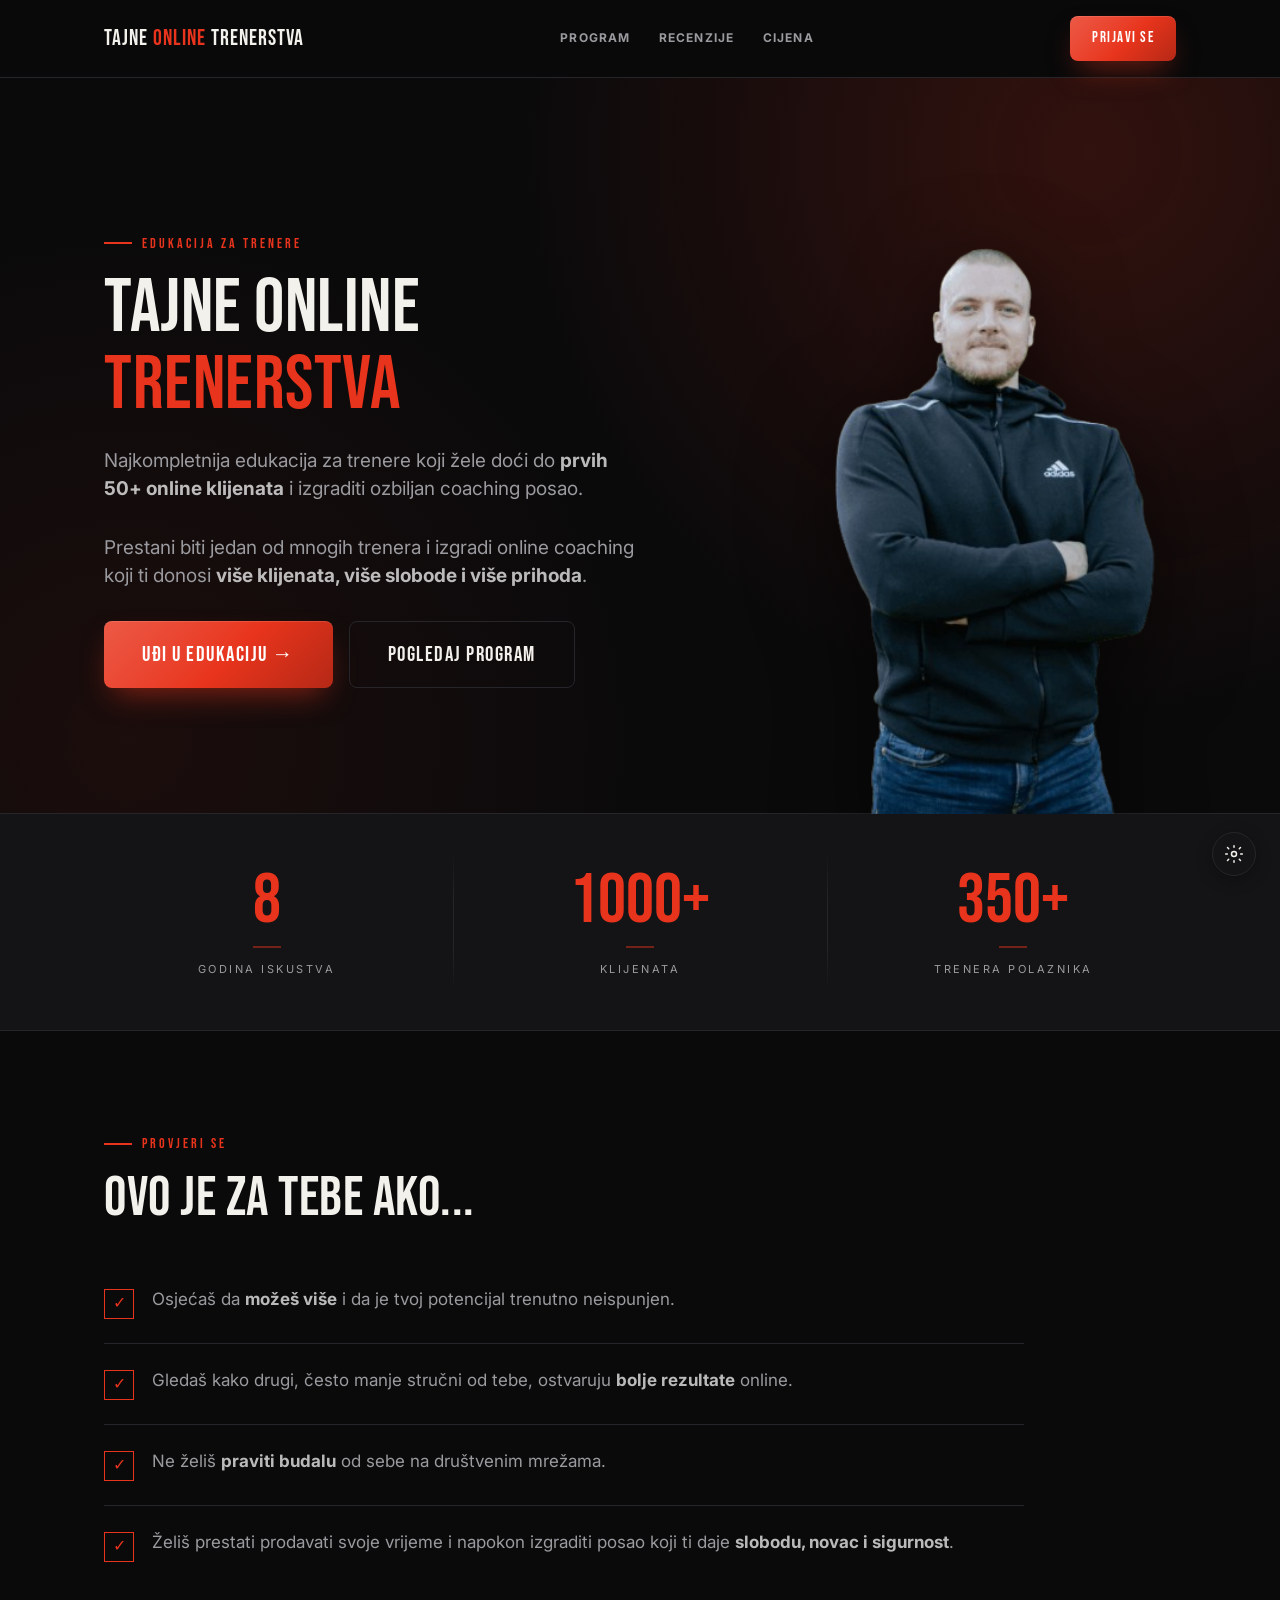
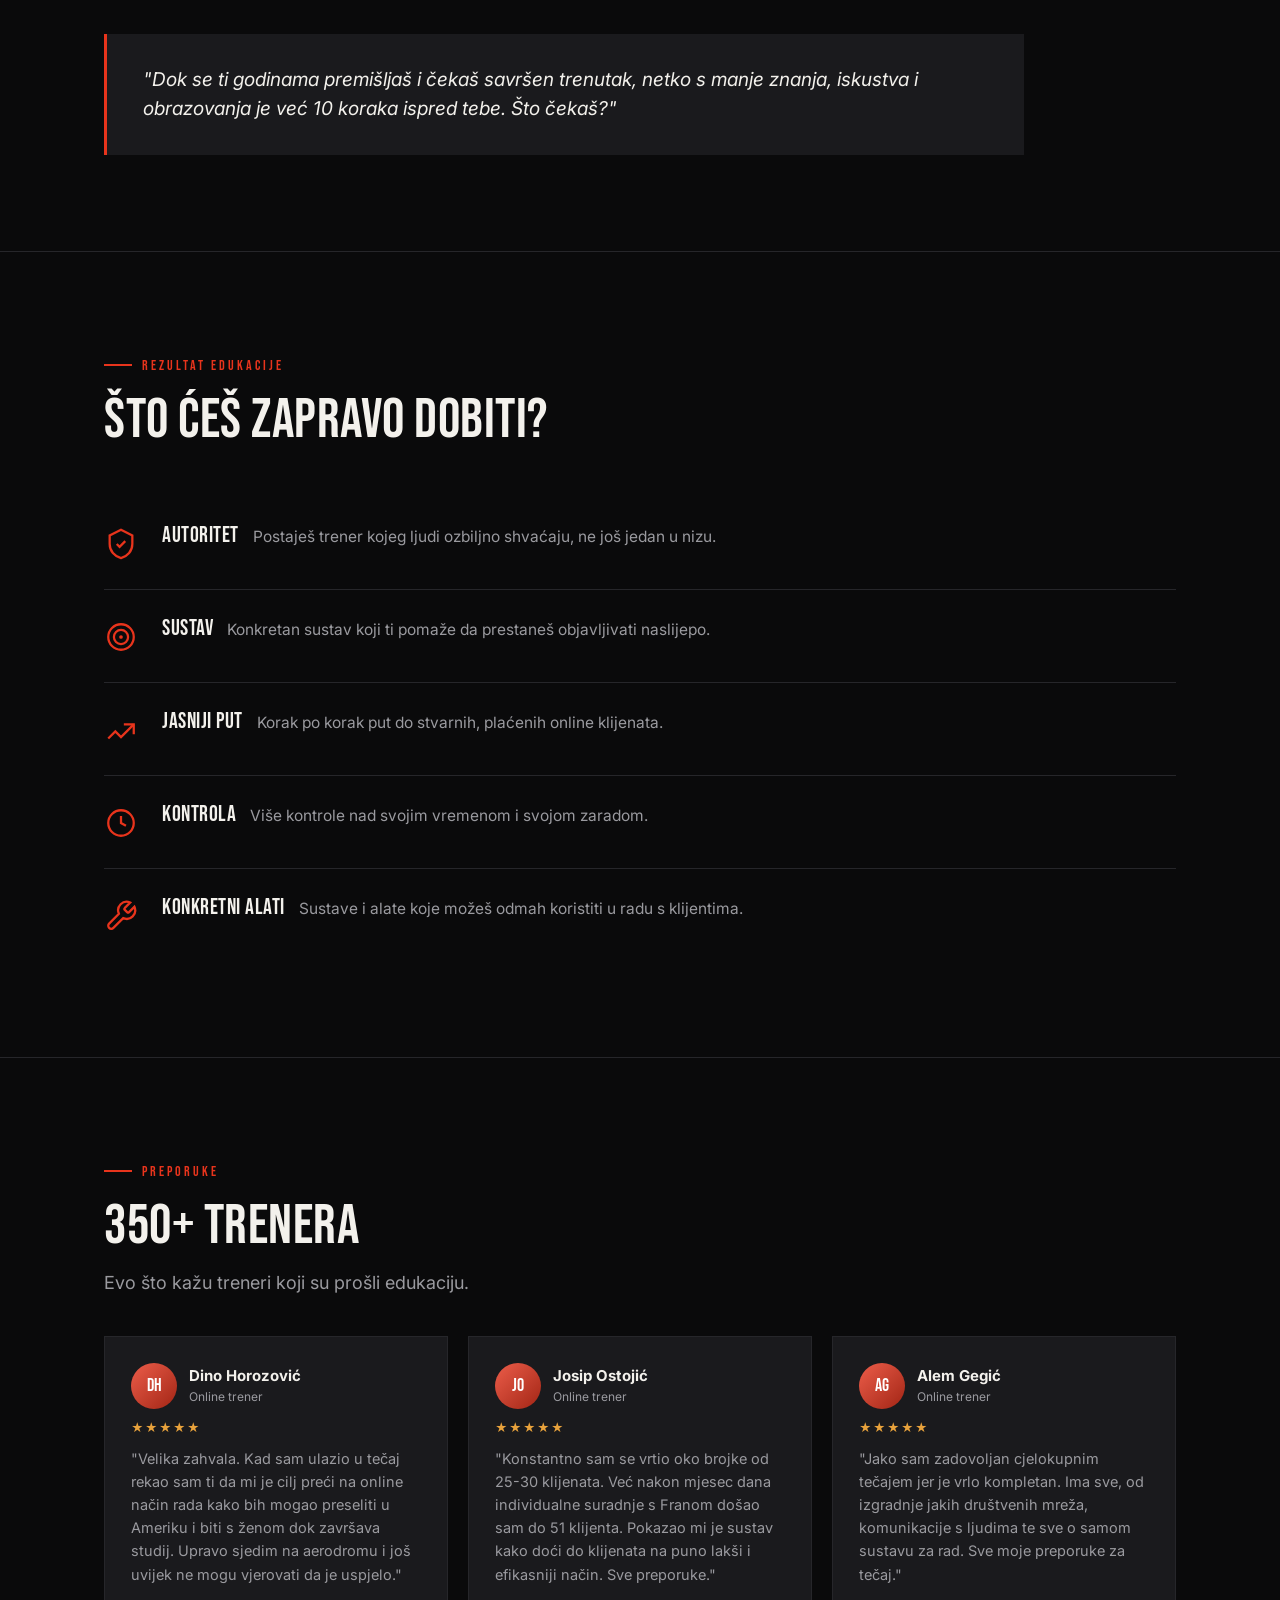
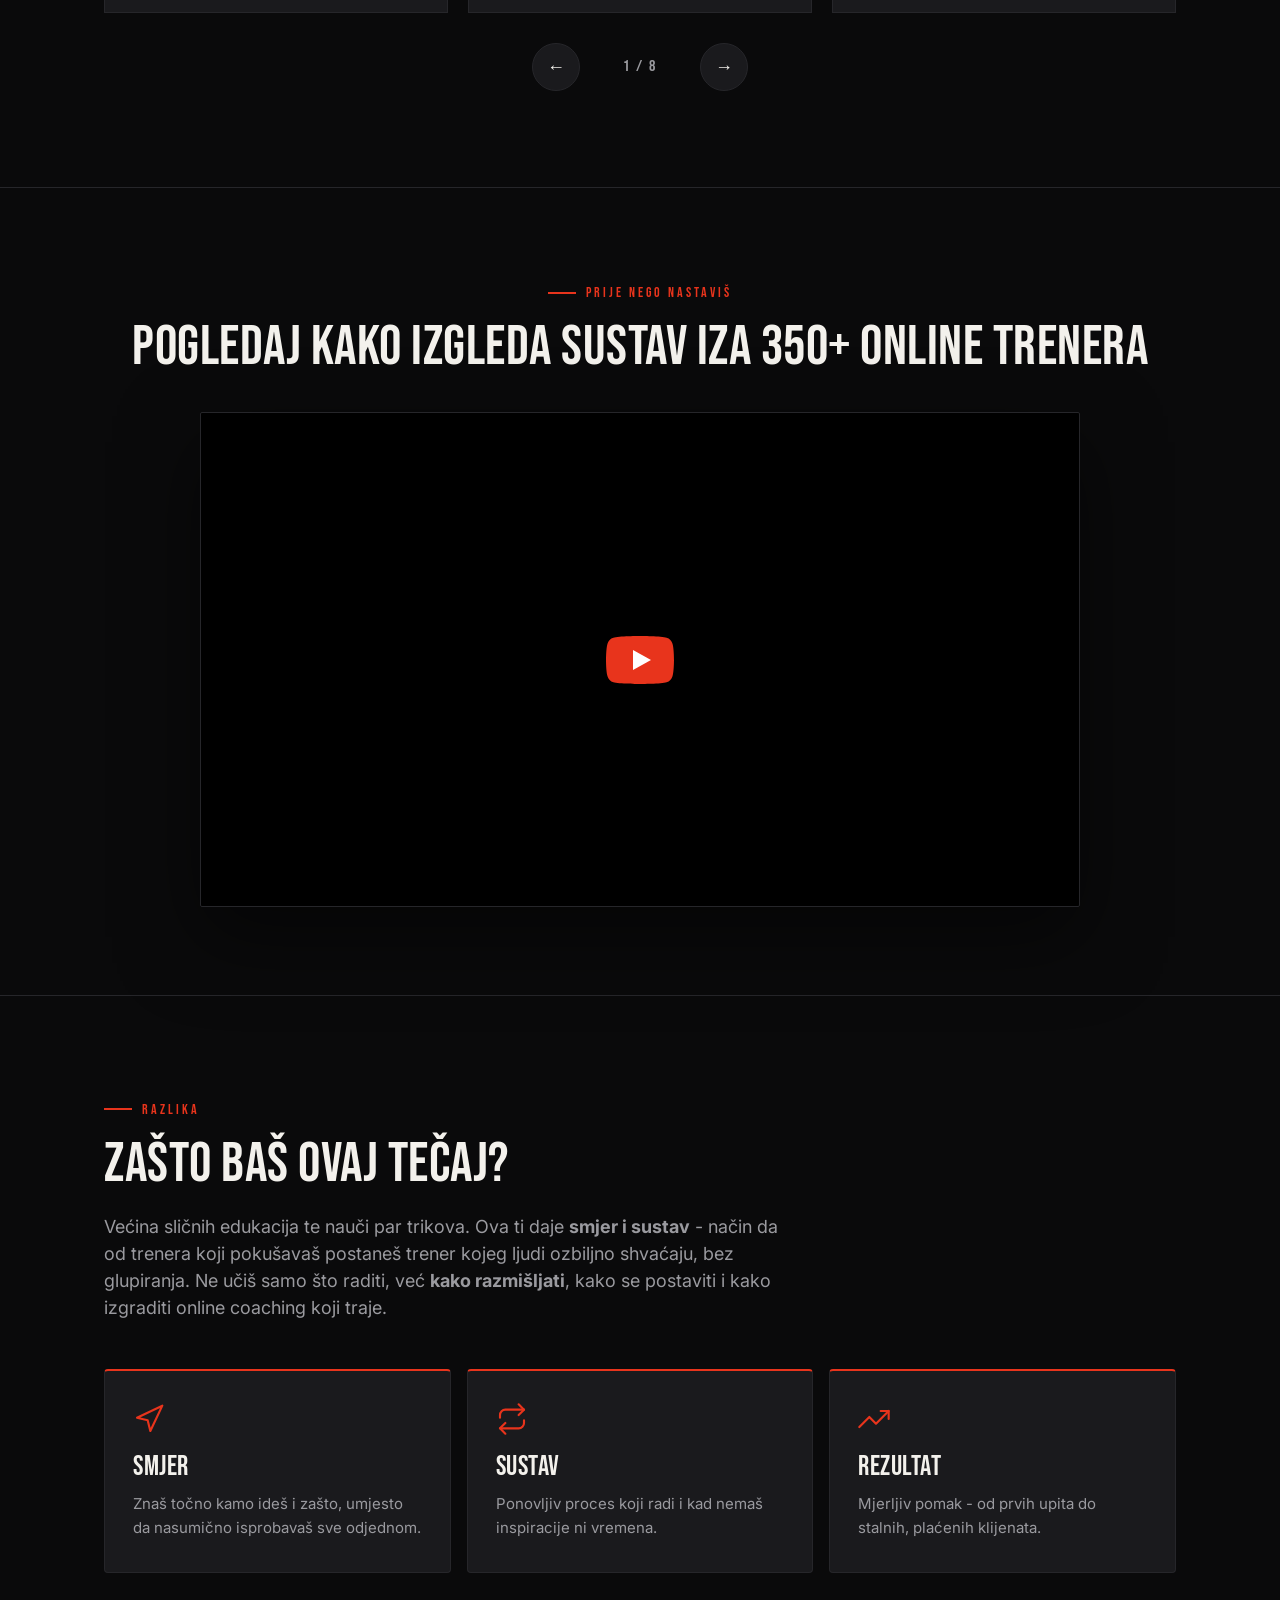
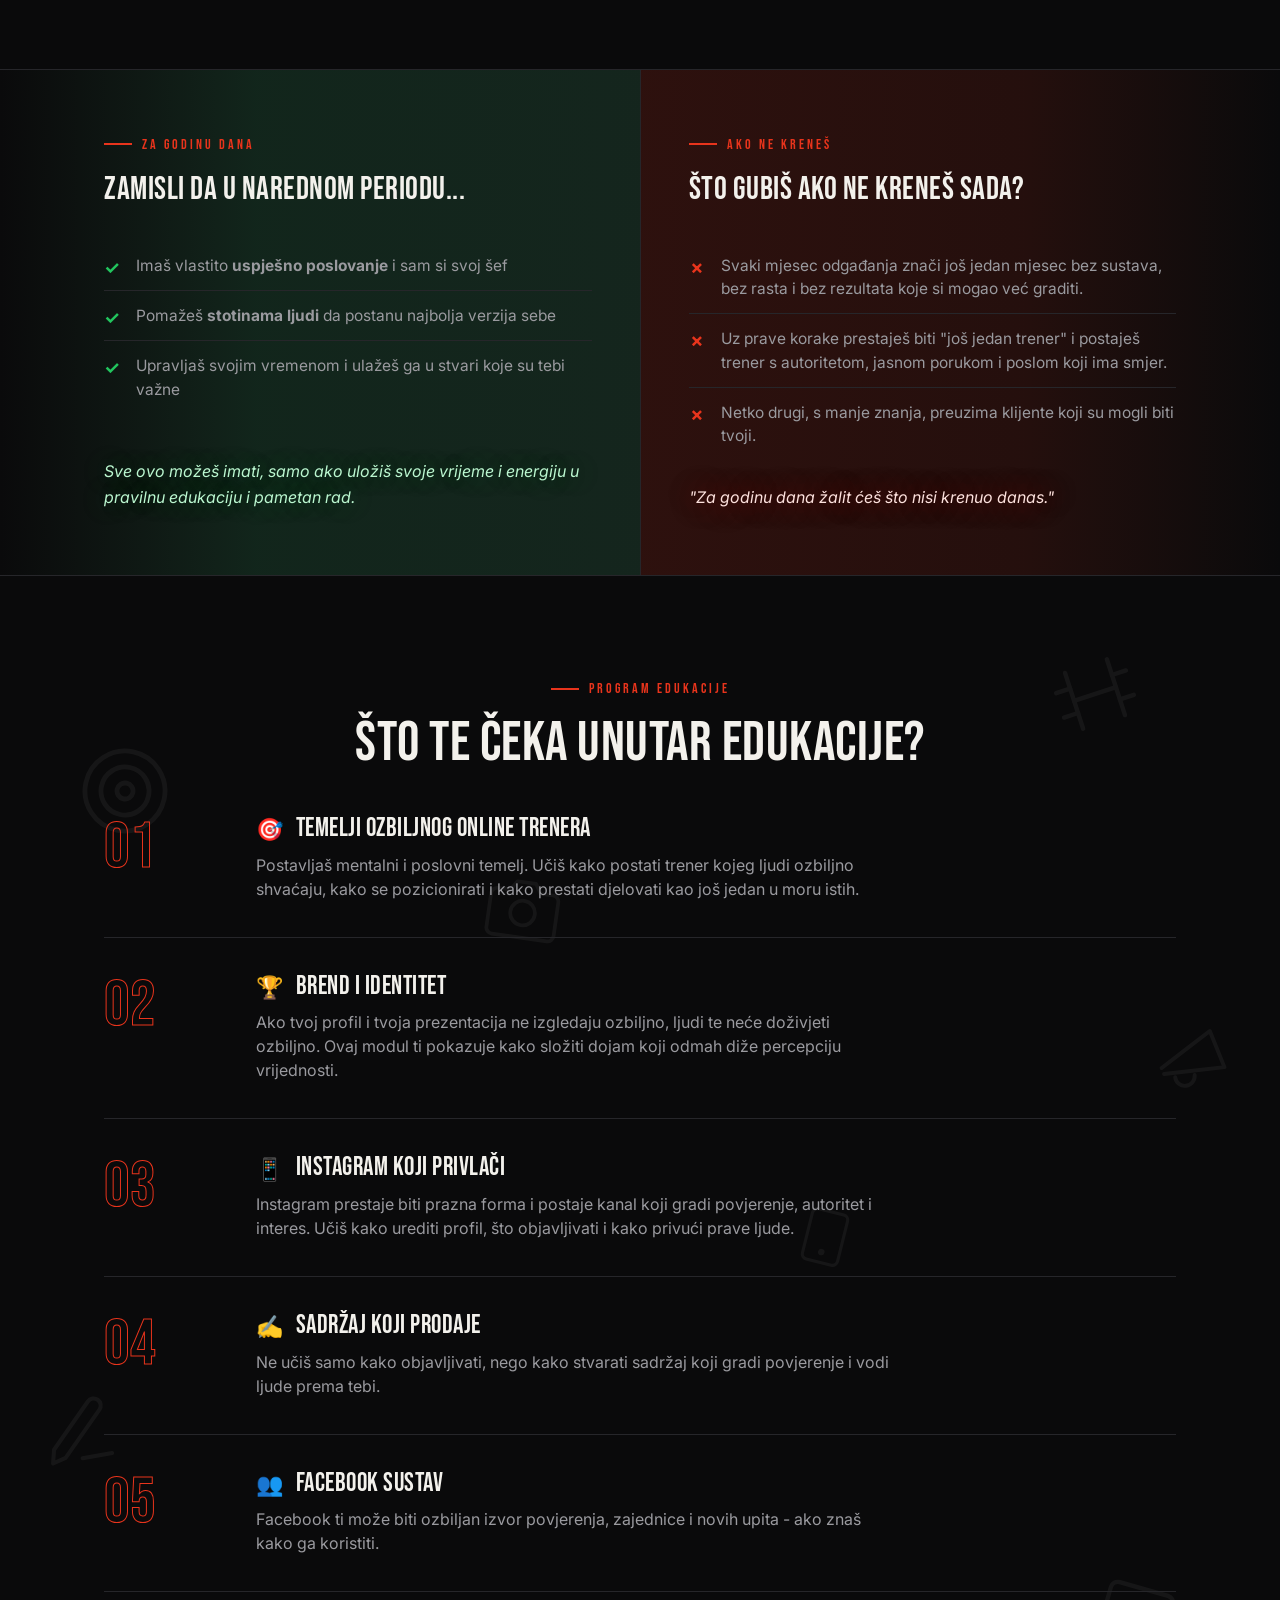
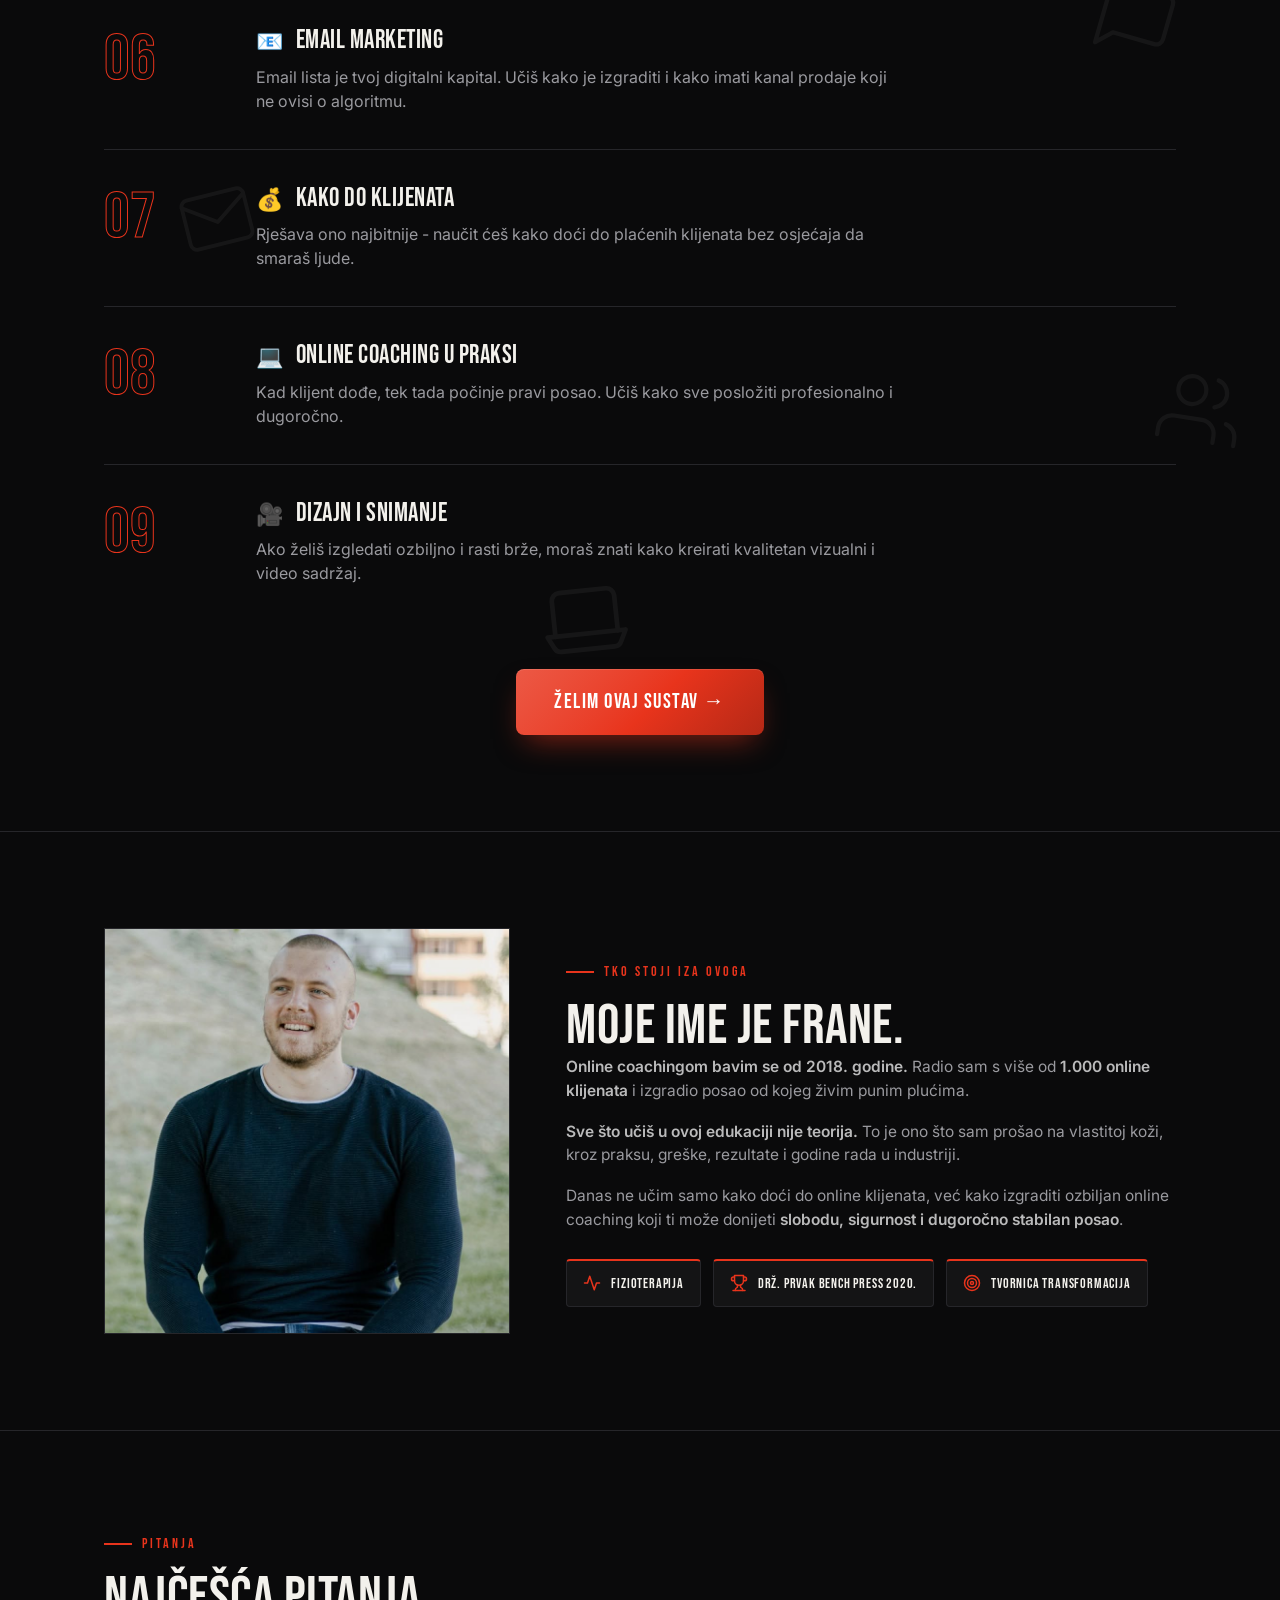
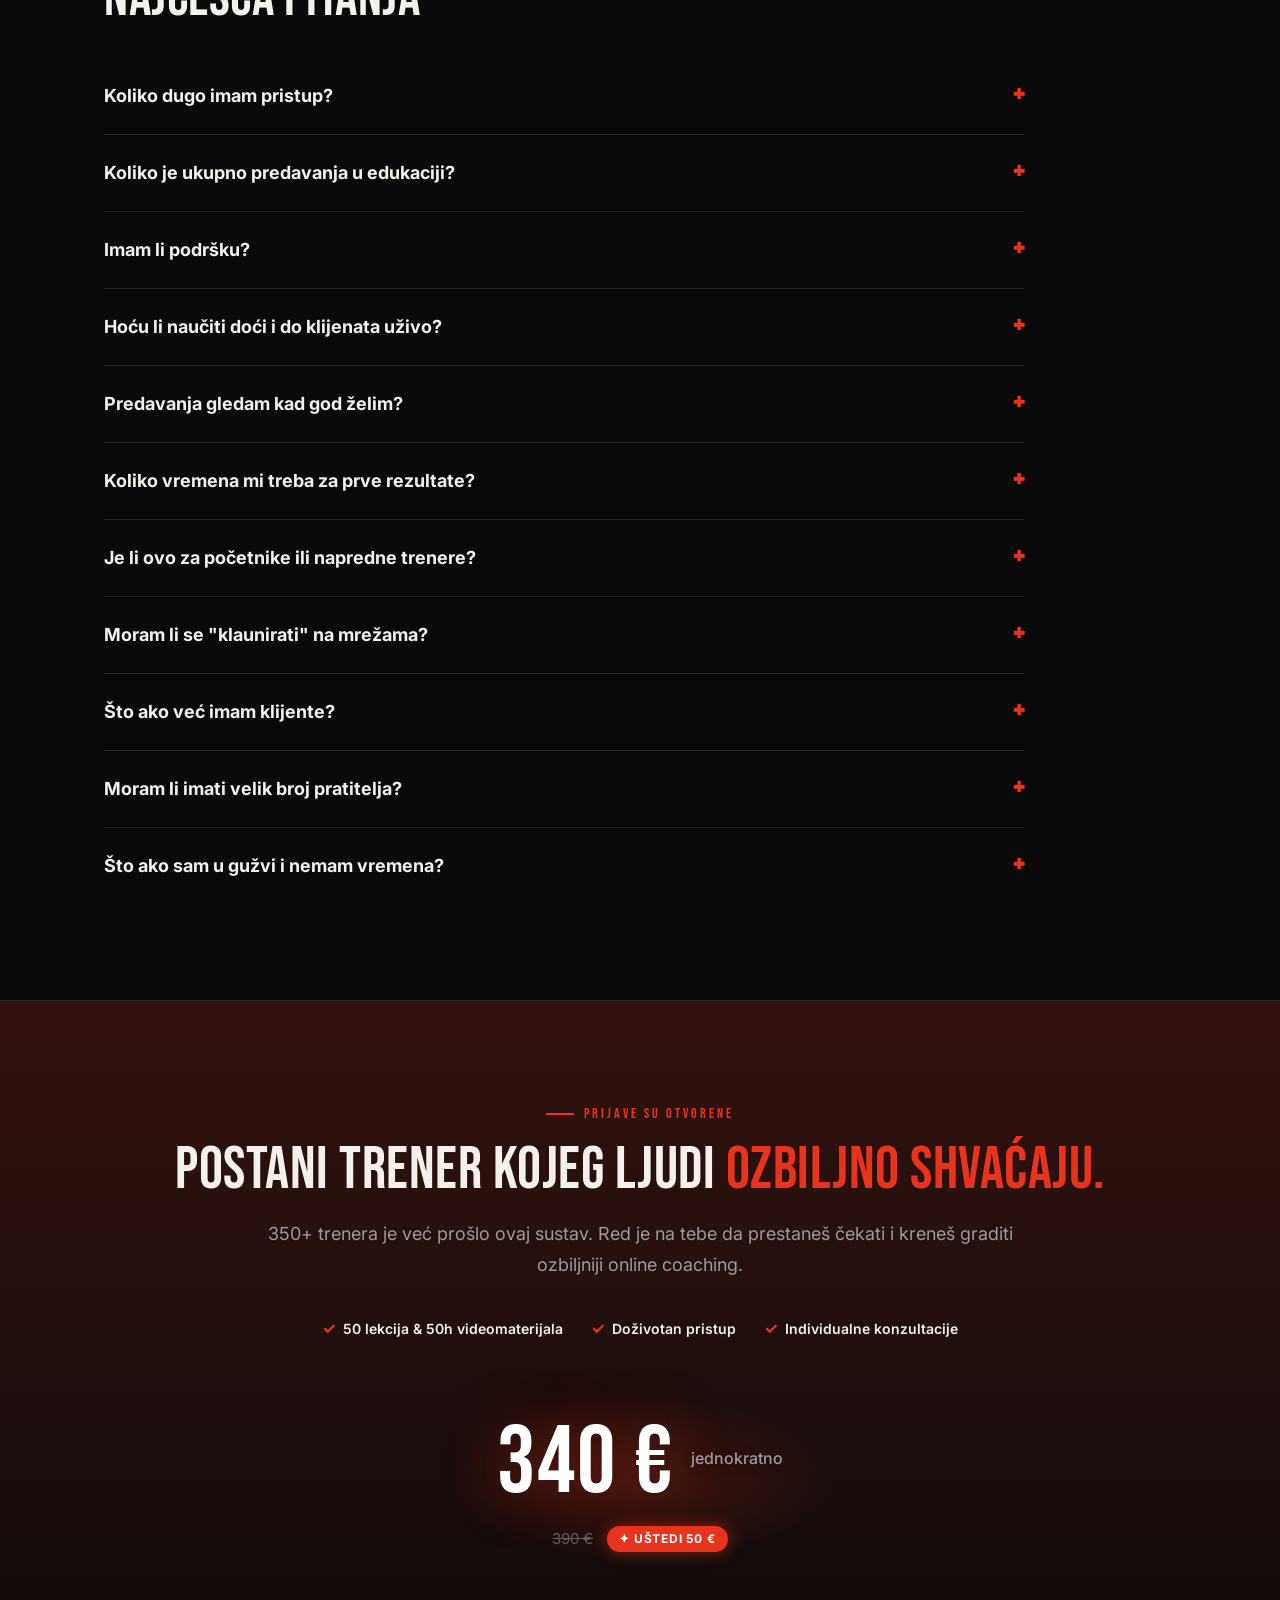
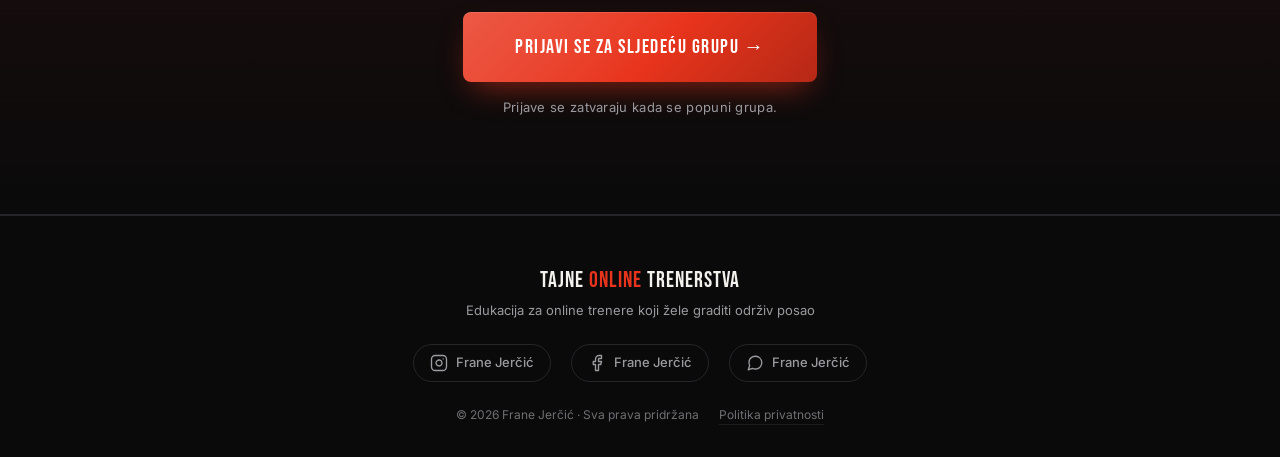
==== index.html @ b3c37e5a "fix: favicon fallback to dark logo — visible on light browser tabs Co-authored-by: Cursor <cursorage" ====
<!DOCTYPE html>
<html lang="hr">
<head>
<meta charset="UTF-8">
<meta name="viewport" content="width=device-width, initial-scale=1.0">
<meta name="theme-color" content="#0a0a0b">
<title>Tajne Online Trenerstva</title>
<!-- Favicon — dark logo for light browser, white logo for dark browser -->
<link rel="icon" type="image/png" href="assets/favicon-dark.png" media="(prefers-color-scheme: dark)">
<link rel="icon" type="image/png" href="assets/favicon-light.png">
<meta name="description" content="Najkompletnija edukacija za trenere koji žele doći do prvih 50+ online klijenata. 9 modula, 350+ polaznika, sustav koji radi. Frane Jerčić, online coach od 2018.">

<meta name="robots" content="index, follow">
<meta name="author" content="Frane Jerčić">
<meta name="keywords" content="online coaching edukacija, online trener tečaj, tajne online trenerstva, Frane Jerčić, online klijenti, coaching biznis, edukacija za trenere">
<link rel="canonical" href="https://franejercic.com">

<!-- Open Graph -->
<meta property="og:type" content="website">
<meta property="og:locale" content="hr_HR">
<meta property="og:url" content="https://franejercic.com">
<meta property="og:site_name" content="Tajne Online Trenerstva">
<meta property="og:title" content="Tajne Online Trenerstva — Frane Jerčić">
<meta property="og:description" content="Najkompletnija edukacija za trenere koji žele doći do prvih 50+ online klijenata i izgraditi ozbiljan coaching posao.">
<meta property="og:image" content="https://franejercic.com/assets/og-image.jpg">
<meta property="og:image:width" content="1200">
<meta property="og:image:height" content="630">

<!-- Twitter Card -->
<meta name="twitter:card" content="summary_large_image">
<meta name="twitter:site" content="@franejercic">
<meta name="twitter:title" content="Tajne Online Trenerstva — Frane Jerčić">
<meta name="twitter:description" content="Najkompletnija edukacija za trenere koji žele doći do prvih 50+ online klijenata.">
<meta name="twitter:image" content="https://franejercic.com/assets/og-image.jpg">

<link rel="icon" href="assets/favicon.ico" type="image/x-icon">
<link rel="preconnect" href="https://fonts.googleapis.com">
<link rel="preconnect" href="https://fonts.gstatic.com" crossorigin>
<link href="https://fonts.googleapis.com/css2?family=Bebas+Neue&family=Inter:wght@400;500;600;700;800;900&display=swap" rel="stylesheet">
<link rel="stylesheet" href="style.css">
<script type="application/ld+json">
{
  "@context": "https://schema.org",
  "@type": "Course",
  "name": "Tajne Online Trenerstva",
  "description": "Najkompletnija edukacija za trenere koji žele doći do prvih 50+ online klijenata i izgraditi ozbiljan coaching posao.",
  "url": "https://franejercic.com",
  "provider": {
    "@type": "Person",
    "name": "Frane Jerčić",
    "url": "https://franejercic.com",
    "jobTitle": "Online Coach",
    "knowsAbout": ["online coaching", "fitness trening", "izgradnja coaching biznisa"]
  },
  "inLanguage": "hr",
  "audience": {
    "@type": "Audience",
    "audienceType": "Fitness treneri i osobni treneri"
  },
  "aggregateRating": {
    "@type": "AggregateRating",
    "ratingValue": "5",
    "reviewCount": "22",
    "bestRating": "5"
  }
}
</script>
</head>
<body>

<!-- ─── HEADER ─── -->
<header>
  <div class="navbar">
    <a href="#" class="brand">TAJNE <span>ONLINE</span> TRENERSTVA</a>
    <nav class="nav-links" aria-label="Navigacija">
      <a href="#moduli">Program</a>
      <a href="#recenzije">Recenzije</a>
      <a href="#cta">Cijena</a>
    </nav>
    <a href="YOUR_CTA_URL" class="btn nav-cta">Prijavi se</a>
  </div>
</header>

<!-- ─── HERO ─── -->
<section class="hero">
  <div class="wrap hero-grid">
    <div>
      <div class="eyebrow">Edukacija za trenere</div>
      <h1>TAJNE ONLINE <span class="accent">TRENERSTVA</span></h1>
      <p class="lead">Najkompletnija edukacija za trenere koji žele doći do <b>prvih 50+ online klijenata</b> i izgraditi ozbiljan coaching posao.</p>
      <p class="lead">Prestani biti jedan od mnogih trenera i izgradi online coaching koji ti donosi <b>više klijenata, više slobode i više prihoda</b>.</p>
      <div class="hero-ctas">
        <a href="YOUR_CTA_URL" class="btn">Uđi u edukaciju →</a>
        <a href="#moduli" class="btn btn-outline">Pogledaj program</a>
      </div>
    </div>
    <div class="hero-photo">
      <img
        src="assets/frane-hero.png"
        alt="Frane Jerčić — online coach od 2018."
        loading="eager"
      >
      <div class="tag">FRANE JERČIĆ — ONLINE COACH OD 2018.</div>
    </div>
  </div>
</section>

<!-- ─── STATS ─── -->
<div class="stats">
  <div class="stats-grid" id="statsGrid">
    <div class="stat" data-count="8" data-suffix=""><div class="num">8</div><div class="label">Godina iskustva</div></div>
    <div class="stat" data-count="1000" data-suffix="+"><div class="num">1000+</div><div class="label">Klijenata</div></div>
    <div class="stat" data-count="350" data-suffix="+"><div class="num">350+</div><div class="label">Trenera polaznika</div></div>
  </div>
</div>

<!-- ─── OVO JE ZA TEBE AKO ─── -->
<section>
  <div class="wrap">
    <div class="eyebrow">Provjeri se</div>
    <h2>Ovo je za tebe ako...</h2>
    <div class="check-list">
      <div class="check-item">
        <div class="mark">✓</div>
        <p>Osjećaš da <b>možeš više</b> i da je tvoj potencijal trenutno neispunjen.</p>
      </div>
      <div class="check-item">
        <div class="mark">✓</div>
        <p>Gledaš kako drugi, često manje stručni od tebe, ostvaruju <b>bolje rezultate</b> online.</p>
      </div>
      <div class="check-item">
        <div class="mark">✓</div>
        <p>Ne želiš <b>praviti budalu</b> od sebe na društvenim mrežama.</p>
      </div>
      <div class="check-item">
        <div class="mark">✓</div>
        <p>Želiš prestati prodavati svoje vrijeme i napokon izgraditi posao koji ti daje <b>slobodu, novac i sigurnost</b>.</p>
      </div>
    </div>
    <div class="pull-quote">"Dok se ti godinama premišljaš i čekaš savršen trenutak, netko s manje znanja, iskustva i obrazovanja je već 10 koraka ispred tebe. Što čekaš?"</div>
  </div>
</section>

<!-- ─── ŠTO ĆEŠ DOBITI ─── -->
<section>
  <div class="wrap">
    <div class="eyebrow">Rezultat edukacije</div>
    <h2>Što ćeš zapravo dobiti?</h2>
    <div class="get-list">
      <div class="get-item">
        <div class="ic">
          <svg viewBox="0 0 24 24" fill="none" stroke="currentColor" stroke-width="1.6" aria-hidden="true">
            <path d="M12 2L4 6v6c0 5 3.4 8.7 8 10 4.6-1.3 8-5 8-10V6l-8-4z"/>
            <path d="M9 12l2 2 4-4"/>
          </svg>
        </div>
        <div class="txt">
          <h3>Autoritet</h3>
          <p>Postaješ trener kojeg ljudi ozbiljno shvaćaju, ne još jedan u nizu.</p>
        </div>
      </div>
      <div class="get-item">
        <div class="ic">
          <svg viewBox="0 0 24 24" fill="none" stroke="currentColor" stroke-width="1.6" aria-hidden="true">
            <circle cx="12" cy="12" r="9"/>
            <circle cx="12" cy="12" r="5"/>
            <circle cx="12" cy="12" r="1.3" fill="currentColor" stroke="none"/>
          </svg>
        </div>
        <div class="txt">
          <h3>Sustav</h3>
          <p>Konkretan sustav koji ti pomaže da prestaneš objavljivati naslijepo.</p>
        </div>
      </div>
      <div class="get-item">
        <div class="ic">
          <svg viewBox="0 0 24 24" fill="none" stroke="currentColor" stroke-width="1.6" aria-hidden="true">
            <path d="M3 18l5-5 4 4 9-9"/>
            <path d="M14 8h7v7"/>
          </svg>
        </div>
        <div class="txt">
          <h3>Jasniji put</h3>
          <p>Korak po korak put do stvarnih, plaćenih online klijenata.</p>
        </div>
      </div>
      <div class="get-item">
        <div class="ic">
          <svg viewBox="0 0 24 24" fill="none" stroke="currentColor" stroke-width="1.6" aria-hidden="true">
            <circle cx="12" cy="12" r="9"/>
            <path d="M12 7v5l3.5 2"/>
          </svg>
        </div>
        <div class="txt">
          <h3>Kontrola</h3>
          <p>Više kontrole nad svojim vremenom i svojom zaradom.</p>
        </div>
      </div>
      <div class="get-item">
        <div class="ic">
          <svg viewBox="0 0 24 24" fill="none" stroke="currentColor" stroke-width="1.6" aria-hidden="true">
            <path d="M14.7 6.3a1 1 0 0 0 0 1.4l1.6 1.6a1 1 0 0 0 1.4 0l3.77-3.77a6 6 0 0 1-7.94 7.94l-6.91 6.91a2.12 2.12 0 0 1-3-3l6.91-6.91a6 6 0 0 1 7.94-7.94l-3.76 3.76z"/>
          </svg>
        </div>
        <div class="txt">
          <h3>Konkretni alati</h3>
          <p>Sustave i alate koje možeš odmah koristiti u radu s klijentima.</p>
        </div>
      </div>
    </div>
  </div>
</section>

<!-- ─── SOCIAL PROOF ─── -->
<section id="recenzije">
  <div class="wrap">
    <div class="eyebrow">Preporuke</div>
    <h2>350+ trenera</h2>
    <p class="lead" style="margin-top:14px;">Evo što kažu treneri koji su prošli edukaciju.</p>

    <div class="tmonials">
      <div class="slider-wrapper">
        <div class="tmonials-track" id="tSlider">

          <div class="tcard">
            <div class="who"><div class="avatar">DH</div><div><div class="name">Dino Horozović</div><div class="role">Online trener</div></div></div>
            <div class="stars">★★★★★</div>
            <p>"Velika zahvala. Kad sam ulazio u tečaj rekao sam ti da mi je cilj preći na online način rada kako bih mogao preseliti u Ameriku i biti s ženom dok završava studij. Upravo sjedim na aerodromu i još uvijek ne mogu vjerovati da je uspjelo."</p>
          </div>
          <div class="tcard">
            <div class="who"><div class="avatar">JO</div><div><div class="name">Josip Ostojić</div><div class="role">Online trener</div></div></div>
            <div class="stars">★★★★★</div>
            <p>"Konstantno sam se vrtio oko brojke od 25-30 klijenata. Već nakon mjesec dana individualne suradnje s Franom došao sam do 51 klijenta. Pokazao mi je sustav kako doći do klijenata na puno lakši i efikasniji način. Sve preporuke."</p>
          </div>
          <div class="tcard">
            <div class="who"><div class="avatar">AG</div><div><div class="name">Alem Gegić</div><div class="role">Online trener</div></div></div>
            <div class="stars">★★★★★</div>
            <p>"Jako sam zadovoljan cjelokupnim tečajem jer je vrlo kompletan. Ima sve, od izgradnje jakih društvenih mreža, komunikacije s ljudima te sve o samom sustavu za rad. Sve moje preporuke za tečaj."</p>
          </div>
          <div class="tcard">
            <div class="who"><div class="avatar">MM</div><div><div class="name">Marin Mandarić</div><div class="role">Online trener</div></div></div>
            <div class="stars">★★★★★</div>
            <p>"Tečaj je ispunio sva moja očekivanja, pa i više od toga. Za nekoga tko tek počinje s online coachingom, ovaj tečaj je doslovno sve što mu treba. Svima koji žele uspjeti u ovom poslu definitivno ga preporučujem - vrijedi."</p>
          </div>
          <div class="tcard">
            <div class="who"><div class="avatar">BK</div><div><div class="name">Bonita Kristić</div><div class="role">Online trenerica</div></div></div>
            <div class="stars">★★★★★</div>
            <p>"Tečaj donosi neusporedivo veću vrijednost od same cijene. Da ga nisam pronašla, vjerojatno bih odustala od svega. Dao mi je konkretne smjernice što i kako. Ako razmišljaš trebaš li ga uzeti - NEMOJ RAZMIŠLJATI."</p>
          </div>
          <div class="tcard">
            <div class="who"><div class="avatar">LG</div><div><div class="name">Luka Glavčić</div><div class="role">Online trener</div></div></div>
            <div class="stars">★★★★★</div>
            <p>"Tečaj mi je došao u pravo vrijeme. Napokon sam se usudio krenuti u priču online coachinga te mi je uštedio hrpu vremena. Apsolutno svaki dio rada u online coachingu na jednom mjestu. Moja iskrena preporuka svim trenerima."</p>
          </div>
          <div class="tcard">
            <div class="who"><div class="avatar">JJ</div><div><div class="name">Josip Jozić</div><div class="role">Online trener</div></div></div>
            <div class="stars">★★★★★</div>
            <p>"Tečaj me je ODUŠEVIO i premašio moja očekivanja. Pomogao mi je oko cijele optimizacije online coachinga te oko pristupa na društvenim mrežama. Unutra se nalazi apsolutno sve. Oduševio me i ima sve moje preporuke."</p>
          </div>
          <div class="tcard">
            <div class="who"><div class="avatar">OĐ</div><div><div class="name">Ognjen Đurđević</div><div class="role">Online trener</div></div></div>
            <div class="stars">★★★★★</div>
            <p>"Mislio sam prestati sa svime. Nisam više znao šta i kako. Godinu dana nakon suradnje s Franom počeo sam živjeti od online coachinga. Krenuo sam od 0, a sada imam preko 70 stalnih online klijenata. Sve se isplatilo."</p>
          </div>
          <div class="tcard">
            <div class="who"><div class="avatar">KK</div><div><div class="name">Karlo Kobali</div><div class="role">Online trener</div></div></div>
            <div class="stars">★★★★★</div>
            <p>"Meni je ovaj tečaj doslovno promijenio život. Napokon sam došao do brojke od 50 stalnih online klijenata. Naravno, bez tebe to nikako ne bi bilo moguće tako da hvala ti na svemu. Sve preporuke za ovaj tečaj."</p>
          </div>
          <div class="tcard">
            <div class="who"><div class="avatar">NŠ</div><div><div class="name">Nikolina Škof Erdelja</div><div class="role">Online trenerica</div></div></div>
            <div class="stars">★★★★★</div>
            <p>"Najviše mi je pomogla pametna organizacija samog online coachinga gdje si uštedim jako puno vremena te sam sustav dolaska do klijenata. Da ponovno imam opciju kupovine tečaja, ne bi sumnjala ni sekunde."</p>
          </div>
          <div class="tcard">
            <div class="who"><div class="avatar">MT</div><div><div class="name">Mateo Martinjaš</div><div class="role">Online trener</div></div></div>
            <div class="stars">★★★★★</div>
            <p>"Želim uspjeti u ovom poslu i želim si uštediti vrijeme - zato i jesam uzeo tečaj. Sve što je spomenuto u tečaju isprobano je i stvarno radi. Dobivate gotov sustav za rad koji morate samo primijeniti. Moja topla preporuka."</p>
          </div>
          <div class="tcard">
            <div class="who"><div class="avatar">SŽ</div><div><div class="name">Stjepan Žabčić</div><div class="role">Online trener</div></div></div>
            <div class="stars">★★★★★</div>
            <p>"Uzeo sam tečaj jer sam si htio skratiti put. Frane vas uči razmišljati na drugačiji način te ako primjenjujete njegove savjete, sigurno ćete uspjeti. Meni je pomoglo, pomoći će i vama. Sve preporuke za ovaj tečaj."</p>
          </div>
          <div class="tcard">
            <div class="who"><div class="avatar">JC</div><div><div class="name">Jovan Cvetojević</div><div class="role">Online trener</div></div></div>
            <div class="stars">★★★★★</div>
            <p>"Suradnja sa Franetom došla je u pravom trenutku. U prvih 30 dana doslovno smo duplirali broj klijenata. Podigli smo kvalitetu profila na mnogo viši nivo te napravili ono što je trebalo za moje poslovanje. Sve moje preporuke."</p>
          </div>
          <div class="tcard">
            <div class="who"><div class="avatar">PJ</div><div><div class="name">Petar Jurič</div><div class="role">Online trener</div></div></div>
            <div class="stars">★★★★★</div>
            <p>"Meni je najviše pomogla skripta za prodajni poziv koju si stavio u tečaj. Baš je top. Uspješnost je doslovno 80%, kako s online klijentima, tako i s privatnima. Sve pohvale za tebe."</p>
          </div>
          <div class="tcard">
            <div class="who"><div class="avatar">MB</div><div><div class="name">Marino Bašić</div><div class="role">Online trener</div></div></div>
            <div class="stars">★★★★★</div>
            <p>"Sve preporuke za edukaciju. S Franom surađujem već dulji vremenski period te stvarno ima sve preporuke od mene. Možete jako puno naučiti od njega."</p>
          </div>
          <div class="tcard">
            <div class="who"><div class="avatar">TP</div><div><div class="name">Tea Požgaj</div><div class="role">Online trenerica</div></div></div>
            <div class="stars">★★★★★</div>
            <p>"Oduvijek sam znala da se želim baviti ovime, a tvoj mi je tečaj dao uvod u cijeli ovaj svijet. Doslovno tečaj me naučio kako početi od nule... I ne samo to, nego ti i mijenja mindset te briše beskorisna uvjerenja. Svaka čast!"</p>
          </div>
          <div class="tcard">
            <div class="who"><div class="avatar">KB</div><div><div class="name">Klara Boroš</div><div class="role">Online trenerica</div></div></div>
            <div class="stars">★★★★★</div>
            <p>"Uz edukaciju ne samo da sam došla do 35-40 stalnih online klijenata, nego sam i počela zapošljavati ljude jer poslovanje samo raste. Hvala ti na svemu i sve preporuke za tečaj."</p>
          </div>
          <div class="tcard">
            <div class="who"><div class="avatar">AK</div><div><div class="name">Ana Košutić</div><div class="role">Online trenerica</div></div></div>
            <div class="stars">★★★★★</div>
            <p>"Za Franu i tečaj imam samo riječi hvale. Sveobuhvatne i jasne lekcije koje su sve što ti treba za rad s klijentima. Suradnja 1:1 s Franom mi je jedna od najboljih odluka jer sam ubrzo počela ubirati plodove zajedničkog rada."</p>
          </div>
          <div class="tcard">
            <div class="who"><div class="avatar">PA</div><div><div class="name">Panta Andrejić</div><div class="role">Online trener</div></div></div>
            <div class="stars">★★★★★</div>
            <p>"Za godinu dana došli smo od 25 na 50 članova dvorane, rasli na online coachingu kao i na svim ostalim aspektima poslovanja. Hvala Frane za sve."</p>
          </div>
          <div class="tcard">
            <div class="who"><div class="avatar">MV</div><div><div class="name">Marko Vidaković</div><div class="role">Online trener</div></div></div>
            <div class="stars">★★★★★</div>
            <p>"Isplata uloženog je u mom slučaju došla mnogo brže nego što sam očekivao. U 3 mjeseca sam isplatio novi laptop i tečaj i krenuo raditi profit od online coachinga... A treninzi uživo su se poduplali :)"</p>
          </div>
          <div class="tcard">
            <div class="who"><div class="avatar">TB</div><div><div class="name">Tibor Banović</div><div class="role">Online trener</div></div></div>
            <div class="stars">★★★★★</div>
            <p>"Prije suradnje sa Franom imao sam oko 20-ak klijenata. Sada, 4 mjeseca u suradnji s njime, imam više od 100 klijenata. Kako doći do klijenata naučio me na jednostavan način, bez kompliciranja. Imam samo riječi hvale!"</p>
          </div>
          <div class="tcard">
            <div class="who"><div class="avatar">NŠ</div><div><div class="name">Nikola Šafarić</div><div class="role">Online trener</div></div></div>
            <div class="stars">★★★★★</div>
            <p>"Htio sam krenuti s online coachingom, ali nisam znao kako. Tu je došao Franin tečaj. Ima apsolutno sve što mi je bilo potrebno da krenem. Odmah sam iskoristio skriptu za poziv koja mi je već za nekoliko dana dovela prve klijente."</p>
          </div>

        </div>
      </div>

      <div class="slider-nav">
        <button class="slider-btn" id="tPrev" aria-label="Prethodni">&#8592;</button>
        <span class="slider-counter" id="tCounter">1 / –</span>
        <button class="slider-btn" id="tNext" aria-label="Sljedeći">&#8594;</button>
      </div>
    </div>
  </div>
</section>

<!-- ─── VIDEO ─── -->
<section class="video-section">
  <div class="wrap">
    <div class="eyebrow" style="justify-content:center;">Prije nego nastaviš</div>
    <h2>Pogledaj kako izgleda sustav iza 350+ online trenera</h2>
    <a
      class="video-wrap video-facade"
      href="https://www.youtube.com/watch?v=B8vzgKFYn_E"
      target="_blank"
      rel="noopener noreferrer"
      aria-label="Pogledaj video na YouTubeu"
    >
      <img
        src="https://img.youtube.com/vi/B8vzgKFYn_E/maxresdefault.jpg"
        alt="Tajne Online Trenerstva — uvod video"
        loading="lazy"
        onerror="this.src='https://img.youtube.com/vi/B8vzgKFYn_E/hqdefault.jpg'"
      >
      <div class="video-play" aria-hidden="true">
        <svg viewBox="0 0 68 48" width="68" height="48">
          <path d="M66.5 7.7c-.8-2.9-3-5.2-5.9-6C55.8 0 34 0 34 0S12.2 0 7.4 1.7c-2.9.8-5.1 3.1-5.9 6C0 12.5 0 24 0 24s0 11.5 1.5 16.3c.8 2.9 3 5.2 5.9 6C12.2 48 34 48 34 48s21.8 0 26.6-1.7c2.9-.8 5.1-3.1 5.9-6C68 35.5 68 24 68 24s0-11.5-1.5-16.3z" fill="var(--red)"/>
          <path d="M45 24L27 14v20" fill="#fff"/>
        </svg>
      </div>
    </a>
  </div>
</section>

<!-- ─── ZAŠTO BAŠ OVAJ TEČAJ ─── -->
<section>
  <div class="wrap">
    <div class="eyebrow">Razlika</div>
    <h2>Zašto baš ovaj tečaj?</h2>
    <p class="lead why-lead" style="margin-top:20px;">
      Većina sličnih edukacija te nauči par trikova. Ova ti daje <b>smjer i sustav</b> - način da od trenera koji pokušavaš postaneš trener kojeg ljudi ozbiljno shvaćaju, bez glupiranja. Ne učiš samo što raditi, već <b>kako razmišljati</b>, kako se postaviti i kako izgraditi online coaching koji traje.
    </p>
    <div class="why-grid">
      <div class="why-card">
        <div class="wic" aria-hidden="true">
          <svg viewBox="0 0 24 24" fill="none" stroke="currentColor" stroke-width="1.6" stroke-linecap="round" stroke-linejoin="round">
            <polygon points="3 11 22 2 13 21 11 13 3 11"/>
          </svg>
        </div>
        <h3>Smjer</h3>
        <p>Znaš točno kamo ideš i zašto, umjesto da nasumično isprobavaš sve odjednom.</p>
      </div>
      <div class="why-card">
        <div class="wic" aria-hidden="true">
          <svg viewBox="0 0 24 24" fill="none" stroke="currentColor" stroke-width="1.6" stroke-linecap="round" stroke-linejoin="round">
            <polyline points="17 1 21 5 17 9"/>
            <path d="M3 11V9a4 4 0 0 1 4-4h14"/>
            <polyline points="7 23 3 19 7 15"/>
            <path d="M21 13v2a4 4 0 0 1-4 4H3"/>
          </svg>
        </div>
        <h3>Sustav</h3>
        <p>Ponovljiv proces koji radi i kad nemaš inspiracije ni vremena.</p>
      </div>
      <div class="why-card">
        <div class="wic" aria-hidden="true">
          <svg viewBox="0 0 24 24" fill="none" stroke="currentColor" stroke-width="1.6" stroke-linecap="round" stroke-linejoin="round">
            <polyline points="23 6 13.5 15.5 8.5 10.5 1 18"/>
            <polyline points="17 6 23 6 23 12"/>
          </svg>
        </div>
        <h3>Rezultat</h3>
        <p>Mjerljiv pomak - od prvih upita do stalnih, plaćenih klijenata.</p>
      </div>
    </div>
  </div>
</section>

<!-- ─── ZAMISLI / GUBIŠ ─── -->
<section style="padding:0;">
  <div class="split">
    <div class="pos">
      <div class="eyebrow">Za godinu dana</div>
      <h3>Zamisli da u narednom periodu...</h3>
      <ul>
        <li>Imaš vlastito <b>uspješno poslovanje</b> i sam si svoj šef</li>
        <li>Pomažeš <b>stotinama ljudi</b> da postanu najbolja verzija sebe</li>
        <li>Upravljaš svojim vremenom i ulažeš ga u stvari koje su tebi važne</li>
      </ul>
      <p class="quote">Sve ovo možeš imati, samo ako uložiš svoje vrijeme i energiju u pravilnu edukaciju i pametan rad.</p>
    </div>
    <div class="neg">
      <div class="eyebrow">Ako ne kreneš</div>
      <h3>Što gubiš ako ne kreneš sada?</h3>
      <ul>
        <li>Svaki mjesec odgađanja znači još jedan mjesec bez sustava, bez rasta i bez rezultata koje si mogao već graditi.</li>
        <li>Uz prave korake prestaješ biti "još jedan trener" i postaješ trener s autoritetom, jasnom porukom i poslom koji ima smjer.</li>
        <li>Netko drugi, s manje znanja, preuzima klijente koji su mogli biti tvoji.</li>
      </ul>
      <p class="quote">"Za godinu dana žalit ćeš što nisi krenuo danas."</p>
    </div>
  </div>
</section>

<!-- ─── MODULI ─── -->
<section id="moduli">
  <div class="modules-bg" aria-hidden="true">
    <!-- bučica -->
    <svg style="width:88px;height:88px;top:4%;right:11%;transform:rotate(-18deg)" viewBox="0 0 24 24" fill="none" stroke="currentColor" stroke-width="1.2" stroke-linecap="round" stroke-linejoin="round"><path d="M6 4v16M18 4v16"/><path d="M2 8.5h4m0 7H2M18 8.5h4m0 7h-4M6 12h12"/></svg>
    <!-- meta/target -->
    <svg style="width:96px;height:96px;top:9%;left:6%;transform:rotate(12deg)" viewBox="0 0 24 24" fill="none" stroke="currentColor" stroke-width="1.2" stroke-linecap="round" stroke-linejoin="round"><circle cx="12" cy="12" r="10"/><circle cx="12" cy="12" r="6"/><circle cx="12" cy="12" r="2"/></svg>
    <!-- kamera -->
    <svg style="width:74px;height:74px;top:16%;left:38%;transform:rotate(8deg)" viewBox="0 0 24 24" fill="none" stroke="currentColor" stroke-width="1.2" stroke-linecap="round" stroke-linejoin="round"><path d="M23 19a2 2 0 0 1-2 2H3a2 2 0 0 1-2-2V8a2 2 0 0 1 2-2h4l2-3h6l2 3h4a2 2 0 0 1 2 2z"/><circle cx="12" cy="13" r="4"/></svg>
    <!-- megafon -->
    <svg style="width:78px;height:78px;top:24%;right:4%;transform:rotate(-22deg)" viewBox="0 0 24 24" fill="none" stroke="currentColor" stroke-width="1.2" stroke-linecap="round" stroke-linejoin="round"><path d="M3 11l18-5v12L3 13"/><path d="M11.6 16.8a3 3 0 1 1-5.8-1.6"/></svg>
    <!-- mobitel -->
    <svg style="width:62px;height:62px;top:34%;left:62%;transform:rotate(14deg)" viewBox="0 0 24 24" fill="none" stroke="currentColor" stroke-width="1.2" stroke-linecap="round" stroke-linejoin="round"><rect x="5" y="2" width="14" height="20" rx="2"/><line x1="12" y1="18" x2="12.01" y2="18" stroke-width="2.5"/></svg>
    <!-- pero -->
    <svg style="width:80px;height:80px;top:44%;left:3%;transform:rotate(-10deg)" viewBox="0 0 24 24" fill="none" stroke="currentColor" stroke-width="1.2" stroke-linecap="round" stroke-linejoin="round"><path d="M12 20h9"/><path d="M16.5 3.5a2.121 2.121 0 0 1 3 3L7 19l-4 1 1-4L16.5 3.5z"/></svg>
    <!-- chat oblačić -->
    <svg style="width:86px;height:86px;top:54%;right:8%;transform:rotate(16deg)" viewBox="0 0 24 24" fill="none" stroke="currentColor" stroke-width="1.2" stroke-linecap="round" stroke-linejoin="round"><path d="M21 15a2 2 0 0 1-2 2H7l-4 4V5a2 2 0 0 1 2-2h14a2 2 0 0 1 2 2z"/></svg>
    <!-- omotnica -->
    <svg style="width:76px;height:76px;top:65%;left:14%;transform:rotate(-14deg)" viewBox="0 0 24 24" fill="none" stroke="currentColor" stroke-width="1.2" stroke-linecap="round" stroke-linejoin="round"><path d="M4 4h16c1.1 0 2 .9 2 2v12c0 1.1-.9 2-2 2H4c-1.1 0-2-.9-2-2V6c0-1.1.9-2 2-2z"/><polyline points="22,6 12,13 2,6"/></svg>
    <!-- grupa/korisnici -->
    <svg style="width:84px;height:84px;top:75%;right:3%;transform:rotate(9deg)" viewBox="0 0 24 24" fill="none" stroke="currentColor" stroke-width="1.2" stroke-linecap="round" stroke-linejoin="round"><path d="M17 21v-2a4 4 0 0 0-4-4H5a4 4 0 0 0-4 4v2"/><circle cx="9" cy="7" r="4"/><path d="M23 21v-2a4 4 0 0 0-3-3.87"/><path d="M16 3.13a4 4 0 0 1 0 7.75"/></svg>
    <!-- laptop -->
    <svg style="width:94px;height:94px;top:86%;left:42%;transform:rotate(-6deg)" viewBox="0 0 24 24" fill="none" stroke="currentColor" stroke-width="1.2" stroke-linecap="round" stroke-linejoin="round"><path d="M20 16V7a2 2 0 0 0-2-2H6a2 2 0 0 0-2 2v9"/><path d="M2 16h20M2 16l1.4 2.8A2 2 0 0 0 5.2 20h13.6a2 2 0 0 0 1.8-1.2L22 16"/></svg>
  </div>
  <div class="wrap">
    <div class="modules-head">
      <div class="eyebrow" style="justify-content:center;">Program edukacije</div>
      <h2>Što te čeka unutar edukacije?</h2>
    </div>

    <div class="module">
      <div class="mnum active">01</div>
      <div>
        <h3><span class="ic">🎯</span>Temelji ozbiljnog online trenera</h3>
        <p>Postavljaš mentalni i poslovni temelj. Učiš kako postati trener kojeg ljudi ozbiljno shvaćaju, kako se pozicionirati i kako prestati djelovati kao još jedan u moru istih.</p>
      </div>
    </div>
    <div class="module">
      <div class="mnum active">02</div>
      <div>
        <h3><span class="ic">🏆</span>Brend i identitet</h3>
        <p>Ako tvoj profil i tvoja prezentacija ne izgledaju ozbiljno, ljudi te neće doživjeti ozbiljno. Ovaj modul ti pokazuje kako složiti dojam koji odmah diže percepciju vrijednosti.</p>
      </div>
    </div>
    <div class="module">
      <div class="mnum active">03</div>
      <div>
        <h3><span class="ic">📱</span>Instagram koji privlači</h3>
        <p>Instagram prestaje biti prazna forma i postaje kanal koji gradi povjerenje, autoritet i interes. Učiš kako urediti profil, što objavljivati i kako privući prave ljude.</p>
      </div>
    </div>
    <div class="module">
      <div class="mnum active">04</div>
      <div>
        <h3><span class="ic">✍️</span>Sadržaj koji prodaje</h3>
        <p>Ne učiš samo kako objavljivati, nego kako stvarati sadržaj koji gradi povjerenje i vodi ljude prema tebi.</p>
      </div>
    </div>
    <div class="module">
      <div class="mnum active">05</div>
      <div>
        <h3><span class="ic">👥</span>Facebook sustav</h3>
        <p>Facebook ti može biti ozbiljan izvor povjerenja, zajednice i novih upita - ako znaš kako ga koristiti.</p>
      </div>
    </div>
    <div class="module">
      <div class="mnum active">06</div>
      <div>
        <h3><span class="ic">📧</span>Email marketing</h3>
        <p>Email lista je tvoj digitalni kapital. Učiš kako je izgraditi i kako imati kanal prodaje koji ne ovisi o algoritmu.</p>
      </div>
    </div>
    <div class="module">
      <div class="mnum active">07</div>
      <div>
        <h3><span class="ic">💰</span>Kako do klijenata</h3>
        <p>Rješava ono najbitnije - naučit ćeš kako doći do plaćenih klijenata bez osjećaja da smaraš ljude.</p>
      </div>
    </div>
    <div class="module">
      <div class="mnum active">08</div>
      <div>
        <h3><span class="ic">💻</span>Online coaching u praksi</h3>
        <p>Kad klijent dođe, tek tada počinje pravi posao. Učiš kako sve posložiti profesionalno i dugoročno.</p>
      </div>
    </div>
    <div class="module">
      <div class="mnum active">09</div>
      <div>
        <h3><span class="ic">🎥</span>Dizajn i snimanje</h3>
        <p>Ako želiš izgledati ozbiljno i rasti brže, moraš znati kako kreirati kvalitetan vizualni i video sadržaj.</p>
      </div>
    </div>

    <div style="text-align:center;margin-top:48px;">
      <a href="YOUR_CTA_URL" class="btn" aria-label="Prijavi se za edukaciju Tajne Online Trenerstva">Želim ovaj sustav →</a>
    </div>
  </div>
</section>

<!-- ─── O FRANI ─── -->
<section>
  <div class="wrap about-grid">
    <div class="about-photo">
      <img
        src="assets/frane-about.jpg"
        alt="Frane Jerčić — online coach i trener"
        loading="lazy"
        onerror="this.style.opacity='0'"
      >
    </div>
    <div>
      <div class="eyebrow">Tko stoji iza ovoga</div>
      <h2>Moje ime je Frane.</h2>
      <p><b>Online coachingom bavim se od 2018. godine.</b> Radio sam s više od <b>1.000 online klijenata</b> i izgradio posao od kojeg živim punim plućima.</p>
      <p><b>Sve što učiš u ovoj edukaciji nije teorija.</b> To je ono što sam prošao na vlastitoj koži, kroz praksu, greške, rezultate i godine rada u industriji.</p>
      <p>Danas ne učim samo kako doći do online klijenata, već kako izgraditi ozbiljan online coaching koji ti može donijeti <b>slobodu, sigurnost i dugoročno stabilan posao</b>.</p>
      <div class="credlist">
        <div class="cred">
          <svg class="cred-icon" xmlns="http://www.w3.org/2000/svg" width="18" height="18" viewBox="0 0 24 24" fill="none" stroke="currentColor" stroke-width="2" stroke-linecap="round" stroke-linejoin="round"><path d="M22 12h-4l-3 9L9 3l-3 9H2"/></svg>
          <span>FIZIOTERAPIJA</span>
        </div>
        <div class="cred">
          <svg class="cred-icon" xmlns="http://www.w3.org/2000/svg" width="18" height="18" viewBox="0 0 24 24" fill="none" stroke="currentColor" stroke-width="2" stroke-linecap="round" stroke-linejoin="round"><path d="M6 9H4.5a2.5 2.5 0 0 1 0-5H6"/><path d="M18 9h1.5a2.5 2.5 0 0 0 0-5H18"/><path d="M4 22h16"/><path d="M10 14.66V17c0 .55-.47.98-.97 1.21C7.85 18.75 7 20.24 7 22"/><path d="M14 14.66V17c0 .55.47.98.97 1.21C16.15 18.75 17 20.24 17 22"/><path d="M18 2H6v7a6 6 0 0 0 12 0V2z"/></svg>
          <span>DRŽ. PRVAK BENCH PRESS 2020.</span>
        </div>
        <div class="cred">
          <svg class="cred-icon" xmlns="http://www.w3.org/2000/svg" width="18" height="18" viewBox="0 0 24 24" fill="none" stroke="currentColor" stroke-width="2" stroke-linecap="round" stroke-linejoin="round"><circle cx="12" cy="12" r="10"/><circle cx="12" cy="12" r="6"/><circle cx="12" cy="12" r="2"/></svg>
          <span>TVORNICA TRANSFORMACIJA</span>
        </div>
      </div>
    </div>
  </div>
</section>

<!-- ─── FAQ ─── -->
<section>
  <div class="wrap">
    <div class="eyebrow">Pitanja</div>
    <h2>Najčešća pitanja</h2>
    <div class="faq-list">

      <div class="faq-item">
        <button class="faq-q" aria-expanded="false">
          Koliko dugo imam pristup?
          <span class="plus" aria-hidden="true">+</span>
        </button>
        <div class="faq-a" role="region">
          <p>Pristup je doživotan, a svaki upgrade je besplatan. Gledaš svojim tempom i vraćaš se lekcijama kad god želiš. Nema mjesečne ili godišnje pretplate - jednom kad kupiš, imaš pristup zauvijek.</p>
        </div>
      </div>

      <div class="faq-item">
        <button class="faq-q" aria-expanded="false">
          Koliko je ukupno predavanja u edukaciji?
          <span class="plus" aria-hidden="true">+</span>
        </button>
        <div class="faq-a" role="region">
          <p>Edukacija je iznimno detaljna - sadrži 50 lekcija i 50 sati videomaterijala uz dodatne alate.</p>
        </div>
      </div>

      <div class="faq-item">
        <button class="faq-q" aria-expanded="false">
          Imam li podršku?
          <span class="plus" aria-hidden="true">+</span>
        </button>
        <div class="faq-a" role="region">
          <p>Da. Radimo individualne videokonzultacije nakon što prođeš većinu lekcija.</p>
        </div>
      </div>

      <div class="faq-item">
        <button class="faq-q" aria-expanded="false">
          Hoću li naučiti doći i do klijenata uživo?
          <span class="plus" aria-hidden="true">+</span>
        </button>
        <div class="faq-a" role="region">
          <p>Apsolutno. Dio edukacije posvećen je i proširenju broja individualnih i poluindividualnih treninga. Dakle, sve je pokriveno.</p>
        </div>
      </div>

      <div class="faq-item">
        <button class="faq-q" aria-expanded="false">
          Predavanja gledam kad god želim?
          <span class="plus" aria-hidden="true">+</span>
        </button>
        <div class="faq-a" role="region">
          <p>Tako je. Sve je unaprijed snimljeno i gledaš kad god stigneš, svojim tempom.</p>
        </div>
      </div>

      <div class="faq-item">
        <button class="faq-q" aria-expanded="false">
          Koliko vremena mi treba za prve rezultate?
          <span class="plus" aria-hidden="true">+</span>
        </button>
        <div class="faq-a" role="region">
          <p>Većina polaznika vrati uloženo već u prvim danima ili tjednima primjene, a kroz 6 mjeseci ima ozbiljne rezultate ako rade dosljedno. Ova edukacija je napravljena tako da ti svaka lekcija može donijeti višestruki povrat ako je stvarno primijeniš.</p>
        </div>
      </div>

      <div class="faq-item">
        <button class="faq-q" aria-expanded="false">
          Je li ovo za početnike ili napredne trenere?
          <span class="plus" aria-hidden="true">+</span>
        </button>
        <div class="faq-a" role="region">
          <p>Oboje. Edukacija je napravljena tako da možeš krenuti i ako nemaš jasan sustav, ali i ako već radiš kao trener i želiš ozbiljniji online smjer.</p>
        </div>
      </div>

      <div class="faq-item">
        <button class="faq-q" aria-expanded="false">
          Moram li se "klaunirati" na mrežama?
          <span class="plus" aria-hidden="true">+</span>
        </button>
        <div class="faq-a" role="region">
          <p>Apsolutno ne. Cilj je da te ljudi shvate ozbiljno i da daš vrijednost i znanje.</p>
        </div>
      </div>

      <div class="faq-item">
        <button class="faq-q" aria-expanded="false">
          Što ako već imam klijente?
          <span class="plus" aria-hidden="true">+</span>
        </button>
        <div class="faq-a" role="region">
          <p>Odlično. Ova edukacija ti može pomoći da dodatno proširiš posao online i povećaš svoje prihode.</p>
        </div>
      </div>

      <div class="faq-item">
        <button class="faq-q" aria-expanded="false">
          Moram li imati velik broj pratitelja?
          <span class="plus" aria-hidden="true">+</span>
        </button>
        <div class="faq-a" role="region">
          <p>Ne. Poanta je da izgradiš sustav koji privlači prave ljude, a ne da se oslanjaš samo na broj pratitelja.</p>
        </div>
      </div>

      <div class="faq-item">
        <button class="faq-q" aria-expanded="false">
          Što ako sam u gužvi i nemam vremena?
          <span class="plus" aria-hidden="true">+</span>
        </button>
        <div class="faq-a" role="region">
          <p>Ako ne možeš izdvojiti barem 1-2 sata tjedno na rad na sebi, onda ova edukacija nije za tebe.</p>
        </div>
      </div>

    </div>
  </div>
</section>

<!-- ─── CTA ─── -->
<section class="cta-block" id="cta">
  <div class="wrap">
    <div class="eyebrow" style="justify-content:center;">Prijave su otvorene</div>
    <h2>Postani trener kojeg ljudi <span style="color:var(--red);">ozbiljno shvaćaju.</span></h2>
    <p class="lead">350+ trenera je već prošlo ovaj sustav. Red je na tebe da prestaneš čekati i kreneš graditi ozbiljniji online coaching.</p>

    <div class="price-block">
      <div class="price-features">
        <span>50 lekcija &amp; 50h videomaterijala</span>
        <span>Doživotan pristup</span>
        <span>Individualne konzultacije</span>
      </div>
      <div class="price-hero">
        <div class="price-main">340 € <span class="price-sub-unit">jednokratno</span></div>
        <div class="price-row">
          <span class="price-was">390 €</span>
          <span class="price-save-badge">✦ Uštedi 50 €</span>
        </div>
      </div>
      <a href="YOUR_CTA_URL" class="btn price-cta">Prijavi se za sljedeću grupu →</a>
      <div class="micro" style="margin-top:16px;">Prijave se zatvaraju kada se popuni grupa.</div>
    </div>
  </div>
</section>

<footer>
  <div class="footer-inner">
    <div class="footer-top">
      <div class="brand-foot">TAJNE <span>ONLINE</span> TRENERSTVA</div>
      <p class="footer-tagline">Edukacija za online trenere koji žele graditi održiv posao</p>
    </div>
    <div class="footer-socials">
      <a href="https://www.instagram.com/postani_trener" target="_blank" rel="noopener" aria-label="Instagram" class="footer-social-link">
        <svg xmlns="http://www.w3.org/2000/svg" width="18" height="18" viewBox="0 0 24 24" fill="none" stroke="currentColor" stroke-width="1.8" stroke-linecap="round" stroke-linejoin="round"><rect x="2" y="2" width="20" height="20" rx="5" ry="5"/><path d="M16 11.37A4 4 0 1 1 12.63 8 4 4 0 0 1 16 11.37z"/><line x1="17.5" y1="6.5" x2="17.51" y2="6.5"/></svg>
        <span>Frane Jerčić</span>
      </a>
      <a href="https://www.facebook.com/franejercicfitness/" target="_blank" rel="noopener" aria-label="Facebook" class="footer-social-link">
        <svg xmlns="http://www.w3.org/2000/svg" width="18" height="18" viewBox="0 0 24 24" fill="none" stroke="currentColor" stroke-width="1.8" stroke-linecap="round" stroke-linejoin="round"><path d="M18 2h-3a5 5 0 0 0-5 5v3H7v4h3v8h4v-8h3l1-4h-4V7a1 1 0 0 1 1-1h3z"/></svg>
        <span>Frane Jerčić</span>
      </a>
      <a href="https://wa.me/1234" target="_blank" rel="noopener" aria-label="WhatsApp" class="footer-social-link">
        <svg xmlns="http://www.w3.org/2000/svg" width="18" height="18" viewBox="0 0 24 24" fill="none" stroke="currentColor" stroke-width="1.8" stroke-linecap="round" stroke-linejoin="round"><path d="M21 11.5a8.38 8.38 0 0 1-.9 3.8 8.5 8.5 0 0 1-7.6 4.7 8.38 8.38 0 0 1-3.8-.9L3 21l1.9-5.7a8.38 8.38 0 0 1-.9-3.8 8.5 8.5 0 0 1 4.7-7.6 8.38 8.38 0 0 1 3.8-.9h.5a8.48 8.48 0 0 1 8 8v.5z"/></svg>
        <span>Frane Jerčić</span>
      </a>
    </div>
    <div class="footer-copy">
      <span>© 2026 Frane Jerčić · Sva prava pridržana</span>
      <a href="politika-privatnosti.html" class="footer-privacy">Politika privatnosti</a>
    </div>
  </div>
</footer>

<!-- ─── STICKY CTA ─── -->
<div class="sticky-cta" id="stickyCta" aria-live="polite">
  <span>Spreman izgraditi svoj online coaching posao?</span>
  <a href="YOUR_CTA_URL" class="btn" style="font-size:16px;padding:12px 24px;">Prijavi se</a>
</div>

<!-- ─── THEME PICKER ─── -->
<div class="tp" id="themePicker">
  <button class="tp-btn" id="tpToggle" aria-label="Promjeni temu" aria-expanded="false">
    <svg viewBox="0 0 24 24" width="20" height="20" fill="none" stroke="currentColor" stroke-width="1.8" stroke-linecap="round" stroke-linejoin="round" aria-hidden="true">
      <circle cx="12" cy="12" r="3"/>
      <path d="M12 2v2M12 20v2M4.22 4.22l1.42 1.42M18.36 18.36l1.42 1.42M2 12h2M20 12h2M4.22 19.78l1.42-1.42M18.36 5.64l1.42-1.42"/>
    </svg>
  </button>
  <div class="tp-panel" id="tpPanel" hidden>
    <div class="tp-label">Boja</div>
    <div class="tp-swatches">
      <button class="tp-swatch" data-color="#e8341c" style="background:#e8341c" aria-label="Crvena" title="Crvena"></button>
      <button class="tp-swatch" data-color="#2563eb" style="background:#2563eb" aria-label="Plava" title="Plava"></button>
      <button class="tp-swatch" data-color="#16a34a" style="background:#16a34a" aria-label="Zelena" title="Zelena"></button>
      <button class="tp-swatch" data-color="#d97706" style="background:#d97706" aria-label="Žuta" title="Žuta"></button>
      <button class="tp-swatch" data-color="#9333ea" style="background:#9333ea" aria-label="Ljubičasta" title="Ljubičasta"></button>
      <button class="tp-swatch" data-color="#0891b2" style="background:#0891b2" aria-label="Cyan" title="Cyan"></button>
      <button class="tp-swatch" data-color="#db2777" style="background:#db2777" aria-label="Roza" title="Roza"></button>
    </div>
    <div class="tp-label" style="margin-top:12px;">Pozadina</div>
    <div class="tp-modes">
      <button class="tp-mode" data-mode="dark">
        <svg viewBox="0 0 24 24" width="14" height="14" fill="currentColor" aria-hidden="true"><path d="M21 12.79A9 9 0 1 1 11.21 3 7 7 0 0 0 21 12.79z"/></svg>
        Tamna
      </button>
      <button class="tp-mode" data-mode="light">
        <svg viewBox="0 0 24 24" width="14" height="14" fill="none" stroke="currentColor" stroke-width="2" aria-hidden="true"><circle cx="12" cy="12" r="5"/><path d="M12 2v2M12 20v2M4.22 4.22l1.42 1.42M18.36 18.36l1.42 1.42M2 12h2M20 12h2M4.22 19.78l1.42-1.42M18.36 5.64l1.42-1.42"/></svg>
        Svijetla
      </button>
    </div>
  </div>
</div>

<script src="main.js"></script>
</body>
</html>
---- style.css ----
/* ═══════════════════════════════════════════════════════════
   TAJNE ONLINE TRENERSTVA — Frane Jerčić
   style.css
═══════════════════════════════════════════════════════════ */

/* ─── VARIJABLE ─── */
:root {
  --bg:         #0a0a0b;
  --bg-alt:     #141416;
  --line:       #26262a;
  --ink:        #f3f1ec;
  --ink-dim:    #9a9a9f;
  --red:        #e8341c;
  --red-dim:    #b5260f;
  --gold:       #e8a23c;
  --card:       #1a1a1d;
  --radius:     2px;
  --accent-rgb: 232,52,28;
}

/* ─── RESET & BASE ─── */
*, *::before, *::after { box-sizing: border-box; margin: 0; padding: 0; }

html {
  scroll-behavior: smooth;
  overflow-x: hidden;
  scroll-padding-top: 72px;
}

body {
  background: var(--bg);
  color: var(--ink);
  font-family: 'Inter', sans-serif;
  line-height: 1.5;
  -webkit-font-smoothing: antialiased;
  overflow-x: hidden;
}

img { max-width: 100%; display: block; }

.wrap { max-width: 1120px; margin: 0 auto; padding: 0 24px; }

h1, h2, h3, .display {
  font-family: 'Bebas Neue', sans-serif;
  letter-spacing: 0.5px;
  line-height: 1.02;
  text-transform: uppercase;
  font-weight: 400;
}

h2 { font-size: clamp(34px, 5vw, 56px); }

.eyebrow {
  display: inline-flex;
  align-items: center;
  gap: 10px;
  font-family: 'Bebas Neue', sans-serif;
  font-size: 14px;
  letter-spacing: 3px;
  color: var(--red);
  margin-bottom: 16px;
}
.eyebrow::before {
  content: "";
  width: 28px;
  height: 2px;
  background: var(--red);
  display: inline-block;
}

.lead { color: var(--ink-dim); font-size: 18px; max-width: 680px; }
.micro { margin-top: 18px; font-size: 13px; color: var(--ink-dim); letter-spacing: .3px; }

section { padding: 96px 0; border-bottom: 1px solid var(--line); position: relative; }

/* ─── BUTTONS ─── */
.btn {
  display: inline-flex;
  align-items: center;
  gap: 10px;
  background: linear-gradient(135deg,
    color-mix(in srgb, var(--red) 82%, #fff 18%),
    var(--red) 55%,
    color-mix(in srgb, var(--red) 78%, #000 22%));
  color: #fff;
  font-family: 'Bebas Neue', sans-serif;
  font-size: 21px;
  letter-spacing: 1.5px;
  padding: 17px 38px;
  border: none;
  border-radius: 8px;
  text-decoration: none;
  text-transform: uppercase;
  cursor: pointer;
  transition: transform .18s ease, box-shadow .25s ease, filter .2s ease;
  box-shadow: 0 1px 0 rgba(255,255,255,.12) inset, 0 14px 30px -10px rgba(var(--accent-rgb),.55);
  -webkit-tap-highlight-color: transparent;
}
.btn:hover {
  transform: translateY(-2px);
  filter: brightness(1.08);
  box-shadow: 0 1px 0 rgba(255,255,255,.18) inset, 0 18px 40px -8px rgba(var(--accent-rgb),.6);
}
.btn:active { transform: translateY(0); filter: brightness(.97); }

.btn-outline {
  background: transparent;
  color: var(--ink);
  border: 1px solid var(--line);
  box-shadow: none;
}
.btn-outline:hover {
  border-color: var(--red);
  color: #fff;
  background: rgba(var(--accent-rgb),.08);
  box-shadow: none;
  filter: none;
}

/* ─── HEADER ─── */
header {
  position: sticky;
  top: 0;
  z-index: 50;
  background: rgba(10,10,11,.92);
  backdrop-filter: blur(10px);
  -webkit-backdrop-filter: blur(10px);
  border-bottom: 1px solid var(--line);
}

.navbar {
  display: flex;
  align-items: center;
  justify-content: space-between;
  padding: 16px 24px;
  max-width: 1120px;
  margin: 0 auto;
  gap: 16px;
}

.brand {
  font-family: 'Bebas Neue', sans-serif;
  font-size: 22px;
  letter-spacing: 1px;
  text-decoration: none;
  color: var(--ink);
  white-space: nowrap;
}
.brand span { color: var(--red); }

.nav-cta { font-size: 15px; padding: 11px 22px; white-space: nowrap; }

.nav-links {
  display: flex;
  align-items: center;
  gap: 28px;
  flex: 1;
  justify-content: center;
}
.nav-links a {
  font-size: 12px;
  font-weight: 700;
  letter-spacing: 1.2px;
  text-transform: uppercase;
  text-decoration: none;
  color: var(--ink-dim);
  transition: color .2s;
}
.nav-links a:hover { color: var(--ink); }

/* ─── HERO ─── */
.hero {
  padding: 64px 0 40px;
  border-bottom: 1px solid var(--line);
  position: relative;
  overflow: visible;
}
.hero::before {
  content: "";
  position: absolute;
  inset: 0;
  z-index: 0;
  background:
    radial-gradient(circle at 85% 10%, rgba(var(--accent-rgb),.18), transparent 45%),
    radial-gradient(circle at 10% 90%, rgba(var(--accent-rgb),.08), transparent 40%);
  pointer-events: none;
}
.hero-grid {
  display: grid;
  grid-template-columns: 1.1fr 1fr;
  gap: 56px;
  align-items: center;
  position: relative;
  z-index: 1;
  position: relative;
}

.hero-photo {
  position: relative;
  z-index: 2;
  aspect-ratio: 4/5;
  transform: translateY(60px) translateX(12%) scale(1.1);
  display: flex;
  flex-direction: column;
  align-items: center;
}
.hero-photo img {
  width: 100%;
  flex: 1;
  object-fit: contain;
  object-position: bottom;
  filter: drop-shadow(0 20px 40px rgba(0,0,0,.6));
}
.hero-photo .tag {
  display: block;
  position: static;
  text-align: center;
  font-family: 'Bebas Neue', sans-serif;
  letter-spacing: 1.5px;
  font-size: 11px;
  color: var(--ink-dim);
  margin-top: 10px;
  opacity: .6;
}

.hero h1 { font-size: clamp(44px, 6vw, 76px); }
.hero h1 .accent { color: var(--red); }
.hero p.lead { margin: 22px 0 30px; font-size: 19px; }
.hero p.lead b { color: rgba(255,255,255,.72); font-weight: 700; }
.hero-ctas { display: flex; gap: 16px; flex-wrap: wrap; }

/* ─── STATS ─── */
.stats {
  background: var(--bg-alt);
  padding: 0;
  border-bottom: 1px solid var(--line);
  overflow: hidden;
  position: relative;
  z-index: 1;
}

.stats-grid {
  display: grid;
  grid-template-columns: repeat(3, 1fr);
  max-width: 1120px;
  margin: 0 auto;
}

.stat {
  padding: 52px 32px;
  text-align: center;
  position: relative;
}

/* Gradient divider između statova */
.stat::before {
  content: '';
  position: absolute;
  left: 0;
  top: 18%;
  bottom: 18%;
  width: 1px;
  background: linear-gradient(to bottom, transparent, var(--line) 35%, var(--line) 65%, transparent);
}
.stat:first-child::before { display: none; }

.stat .num {
  font-family: 'Bebas Neue', sans-serif;
  font-size: clamp(52px, 5.5vw, 80px);
  color: var(--red);
  line-height: 1;
  display: inline-block;
  position: relative;
}

/* Crveni akcent ispod broja */
.stat .num::after {
  content: '';
  display: block;
  width: 28px;
  height: 2px;
  background: var(--red);
  opacity: 0.45;
  margin: 10px auto 0;
}

.stat .label {
  margin-top: 14px;
  font-size: 11px;
  letter-spacing: 2.5px;
  text-transform: uppercase;
  color: var(--ink-dim);
  line-height: 1.4;
}

@keyframes statMarquee {
  from { transform: translateX(0); }
  to   { transform: translateX(-50%); }
}

/* ─── VIDEO ─── */
.video-section { padding: 88px 0; text-align: center; }
.video-wrap {
  max-width: 880px;
  margin: 36px auto 0;
  position: relative;
  border-radius: var(--radius);
  overflow: hidden;
  border: 1px solid var(--line);
  box-shadow: 0 30px 80px rgba(0,0,0,.5);
  aspect-ratio: 16/9;
  background: #000;
}
.video-wrap iframe { width: 100%; height: 100%; border: 0; }

/* Thumbnail façade (kad embed nije dostupan) */
.video-facade {
  display: block;
  text-decoration: none;
  cursor: pointer;
  position: relative;
}
.video-facade img {
  width: 100%;
  height: 100%;
  object-fit: cover;
  display: block;
}
.video-play {
  position: absolute;
  inset: 0;
  display: flex;
  align-items: center;
  justify-content: center;
  background: rgba(0,0,0,.3);
  transition: background .2s ease;
}
.video-facade:hover .video-play { background: rgba(0,0,0,.15); }
.video-facade:hover .video-play svg path:first-child { fill: var(--red-dim); }
.video-play svg { filter: drop-shadow(0 4px 16px rgba(0,0,0,.6)); transition: transform .2s ease; }
.video-facade:hover .video-play svg { transform: scale(1.08); }

/* ─── CHECK LIST ─── */
.check-list { display: grid; gap: 0; max-width: 920px; margin-top: 36px; }
.check-item {
  display: flex;
  gap: 18px;
  align-items: flex-start;
  padding: 24px 0;
  border-top: 1px solid var(--line);
}
.check-item:first-child { border-top: none; }
.check-item:last-child { border-bottom: none; }
.check-item .mark {
  flex: 0 0 30px;
  height: 30px;
  border: 1px solid var(--red);
  color: var(--red);
  display: flex;
  align-items: center;
  justify-content: center;
  font-family: 'Bebas Neue', sans-serif;
  font-size: 16px;
  margin-top: 2px;
}
.check-item p { font-size: 17px; color: var(--ink-dim); }
.check-item p b { color: rgba(255,255,255,.72); }

.pull-quote {
  margin-top: 48px;
  padding: 32px 36px;
  border-left: 3px solid var(--red);
  background: var(--card);
  font-size: 19px;
  font-style: italic;
  color: var(--ink);
  max-width: 920px;
}

/* ─── WHAT YOU GET ─── */
.get-list { margin-top: 48px; }
.get-item {
  display: flex;
  gap: 24px;
  align-items: flex-start;
  padding: 28px 0;
  border-top: 1px solid var(--line);
}
.get-item:first-child { border-top: none; }
.get-item:last-child { border-bottom: none; }
.get-item .ic {
  flex: 0 0 auto;
  width: 34px;
  height: 34px;
  color: var(--red);
  display: flex;
  align-items: center;
  justify-content: center;
  margin-top: 2px;
}
.get-item .ic svg { width: 100%; height: 100%; }
.get-item .txt { display: flex; align-items: baseline; gap: 14px; flex-wrap: wrap; }
.get-item h3 { font-family: 'Bebas Neue'; font-weight: 400; font-size: 22px; letter-spacing: .5px; text-transform: uppercase; }
.get-item p { color: var(--ink-dim); font-size: 15.5px; }

/* ─── WHY THIS COURSE ─── */
.why-grid {
  display: grid;
  grid-template-columns: repeat(3, 1fr);
  gap: 16px;
  margin-top: 48px;
}
.why-card {
  background: var(--card);
  border: 1px solid var(--line);
  border-top: 2px solid var(--red);
  padding: 32px 28px;
  border-radius: 4px;
}
.why-card .wic { width: 32px; height: 32px; color: var(--red); margin-bottom: 18px; }
.why-card .wic svg { width: 100%; height: 100%; }
.why-card h3 { font-family: 'Bebas Neue'; font-size: 28px; margin-top: 12px; }
.why-card p { color: var(--ink-dim); font-size: 15px; margin-top: 10px; line-height: 1.6; }

/* ─── SPLIT (ZAMISLI / GUBIŠ) ─── */
.split {
  display: grid;
  grid-template-columns: 1fr 1fr;
  gap: 1px;
  background: var(--line);
}
/* Padding simulira .wrap centriranje — sadržaj prati ostatak stranice */
.split .pos {
  background: linear-gradient(90deg,
    var(--bg) 0%,
    color-mix(in srgb, #111114 86%, #16a34a 14%) 40%,
    color-mix(in srgb, #141417 88%, #16a34a 12%) 100%);
  padding: 64px 48px 64px max(24px, calc((100vw - 1120px) / 2 + 24px));
  display: flex;
  flex-direction: column;
}
.split .neg {
  background: linear-gradient(90deg,
    color-mix(in srgb, var(--bg) 84%, var(--red) 16%) 0%,
    color-mix(in srgb, var(--bg) 88%, var(--red) 12%) 60%,
    var(--bg) 100%);
  padding: 64px max(24px, calc((100vw - 1120px) / 2 + 24px)) 64px 48px;
  display: flex;
  flex-direction: column;
}
.split h3 { font-size: 32px; margin-bottom: 24px; line-height: 1.2; }
.split ul { list-style: none; margin-top: 8px; }
.split li {
  padding: 13px 0 13px 32px;
  border-top: 1px solid var(--line);
  color: var(--ink-dim);
  font-size: 15.5px;
  position: relative;
  line-height: 1.5;
}
.split li::before {
  position: absolute;
  left: 0;
  top: 13px;
  font-weight: 700;
  font-size: 18px;
}
.split li:first-child { border-top: none; }
.split .pos li::before { content: "✓"; color: #22c55e; }
.split .neg li::before { content: "✗"; color: var(--red); }
.split .quote {
  display: block;
  margin-top: auto;
  padding-top: 24px;
  font-style: italic;
  color: var(--ink);
  font-size: 16px;
  line-height: 1.65;
}
.split .pos .quote {
  color: #bbf7d0;
  text-shadow: 0 0 28px rgba(34, 197, 94, 0.4);
}
.split .neg .quote {
  color: color-mix(in srgb, #fff 85%, var(--red) 15%);
  text-shadow: 0 0 28px rgba(var(--accent-rgb), 0.5);
}

/* ─── MODULES BACKGROUND ICONS ─── */
.modules-bg {
  position: absolute;
  inset: 0;
  pointer-events: none;
  z-index: 0;
  overflow: hidden;
}
.modules-bg svg {
  position: absolute;
  color: var(--ink);
  opacity: 0.05;
  fill: none;
  stroke: currentColor;
}
#moduli > .wrap { position: relative; z-index: 1; }

@media (max-width: 860px) { .modules-bg { display: none; } }

/* ─── MODULES ─── */
.modules-head { text-align: center; margin-bottom: 8px; }
.module {
  display: grid;
  grid-template-columns: 120px 1fr;
  gap: 32px;
  padding: 36px 0;
  border-top: 1px solid var(--line);
  align-items: start;
}
.modules-head + .module { border-top: none; }
.module:last-child { border-bottom: none; }
.module .mnum {
  font-family: 'Bebas Neue';
  font-size: 64px;
  color: var(--bg-alt);
  -webkit-text-stroke: 1px var(--line);
  line-height: 1;
}
.module .mnum.active { -webkit-text-stroke: 1px var(--red); color: transparent; }
.module h3 { font-size: 26px; display: flex; align-items: center; gap: 12px; }
.module h3 .ic { font-family: 'Inter'; font-size: 22px; }
.module p { margin-top: 10px; color: var(--ink-dim); font-size: 16px; max-width: 640px; }

/* ─── TESTIMONIALS SLIDER ─── */
.tmonials { margin-top: 40px; }

.slider-wrapper {
  overflow: hidden;
}

.tmonials-track {
  display: flex;
  gap: 20px;
  overflow-x: auto;
  scroll-snap-type: x mandatory;
  scroll-behavior: smooth;
  -webkit-overflow-scrolling: touch;
  scrollbar-width: none;
  padding-bottom: 2px;
}
.tmonials-track::-webkit-scrollbar { display: none; }

.tcard {
  scroll-snap-align: start;
  flex: 0 0 calc((100% - 40px) / 3);
  border: 1px solid var(--line);
  background: var(--card);
  padding: 26px;
  display: flex;
  flex-direction: column;
}
.tcard .who { display: flex; align-items: center; gap: 12px; margin-bottom: 10px; }
.tcard .avatar {
  width: 46px;
  height: 46px;
  border-radius: 50%;
  background: linear-gradient(135deg,
    color-mix(in srgb, var(--red) 80%, #fff 20%),
    color-mix(in srgb, var(--red) 70%, #000 30%));
  display: flex;
  align-items: center;
  justify-content: center;
  font-family: 'Bebas Neue';
  font-size: 18px;
  color: #fff;
  flex: 0 0 46px;
  overflow: hidden;
}
.tcard .avatar img { width: 100%; height: 100%; object-fit: cover; border-radius: 50%; }
.tcard .name { font-weight: 700; font-size: 15px; }
.tcard .role { font-size: 12px; color: var(--ink-dim); }
.tcard .stars { color: var(--gold); font-size: 12px; letter-spacing: 1px; margin-bottom: 10px; }
.tcard p { font-size: 14.5px; color: var(--ink-dim); line-height: 1.6; flex: 1; }

/* Slider navigation */
.slider-nav {
  display: flex;
  align-items: center;
  justify-content: center;
  gap: 20px;
  margin-top: 28px;
}
.slider-btn {
  width: 48px;
  height: 48px;
  border: 1px solid var(--line);
  background: var(--card);
  color: var(--ink);
  font-size: 18px;
  border-radius: 50%;
  cursor: pointer;
  display: flex;
  align-items: center;
  justify-content: center;
  transition: border-color .18s ease, background .18s ease, color .18s ease;
  -webkit-tap-highlight-color: transparent;
  line-height: 1;
}
.slider-btn:hover:not(:disabled) {
  border-color: var(--red);
  background: rgba(var(--accent-rgb),.1);
  color: var(--red);
}
.slider-btn:disabled { opacity: 0.25; cursor: default; }
.slider-counter {
  font-family: 'Bebas Neue', sans-serif;
  font-size: 16px;
  letter-spacing: 2px;
  color: var(--ink-dim);
  min-width: 80px;
  text-align: center;
}

/* ─── ABOUT ─── */
.about-grid { display: grid; grid-template-columns: 0.8fr 1.2fr; gap: 56px; align-items: center; }
.about-photo { border: 1px solid var(--line); aspect-ratio: 1/1; overflow: hidden; background: #111; }
.about-photo img { width: 100%; height: 100%; object-fit: cover; }
.about-grid p { font-size: 15.5px; color: var(--ink-dim); margin-bottom: 18px; }
.about-grid p b { color: rgba(255,255,255,.72); font-weight: 600; }
.credlist { display: flex; gap: 12px; margin-top: 28px; flex-wrap: wrap; }
.cred {
  display: flex;
  align-items: center;
  gap: 10px;
  background: rgba(255,255,255,.04);
  border: 1px solid var(--line);
  border-top: 2px solid var(--red);
  padding: 12px 16px;
  border-radius: 4px;
  font-family: 'Bebas Neue';
  font-size: 14px;
  letter-spacing: .8px;
  color: var(--ink);
}
.cred-icon { color: var(--red); flex-shrink: 0; }

/* ─── CTA BLOCK ─── */
.cta-block { text-align: center; background: linear-gradient(180deg, color-mix(in srgb, #0a0a0b 82%, var(--red) 18%), #0a0a0b); }
.cta-block h2 { font-size: clamp(36px, 5.5vw, 60px); }
.cta-block .lead { margin: 18px auto 0; max-width: 780px; text-align: center; color: var(--ink-dim); font-size: 18px; line-height: 1.7; }
.price-block { margin: 36px auto 0; max-width: 600px; text-align: center; }
.price-features {
  display: flex;
  justify-content: center;
  align-items: center;
  gap: 28px;
  flex-wrap: nowrap;
  margin-bottom: 40px;
}
.price-features span {
  display: flex;
  align-items: center;
  gap: 7px;
  font-size: 14px;
  font-weight: 600;
  color: var(--ink);
  white-space: nowrap;
}
.price-features span::before {
  content: "✓";
  color: var(--red);
  font-size: 16px;
  font-weight: 700;
}
.price-hero {
  position: relative;
  display: inline-block;
  padding: 36px 56px 28px;
  margin-bottom: 32px;
}
.price-hero::before {
  content: "";
  position: absolute;
  inset: 0;
  background:
    radial-gradient(ellipse 70% 60% at 50% 50%, rgba(var(--accent-rgb),.18) 0%, transparent 70%);
  border-radius: 20px;
  pointer-events: none;
}
.price-main {
  font-family: 'Bebas Neue', sans-serif;
  font-size: 96px;
  line-height: 1;
  color: #fff;
  letter-spacing: 2px;
  text-shadow: 0 0 60px rgba(var(--accent-rgb),.35);
  position: relative;
}
.price-sub-unit {
  font-family: 'Inter', sans-serif;
  font-size: 16px;
  font-weight: 500;
  color: var(--ink-dim);
  letter-spacing: 0;
  vertical-align: middle;
}
.price-row {
  display: flex;
  align-items: center;
  justify-content: center;
  gap: 14px;
  margin-top: 14px;
  position: relative;
}
.price-was {
  font-size: 15px;
  color: var(--ink-dim);
  text-decoration: line-through;
  opacity: .55;
}
.price-save-badge {
  display: inline-flex;
  align-items: center;
  gap: 5px;
  background: var(--red);
  color: #fff;
  font-size: 12px;
  font-weight: 700;
  letter-spacing: .8px;
  text-transform: uppercase;
  padding: 4px 12px;
  border-radius: 20px;
  box-shadow: 0 0 16px rgba(var(--accent-rgb),.5);
}
.price-cta { font-size: 20px !important; padding: 20px 52px !important; }


/* ─── FAQ ─── */
.faq-list { margin-top: 30px; max-width: 920px; }
.faq-item { border-top: 1px solid var(--line); }
.faq-item:first-child { border-top: none; }
.faq-item:last-child { border-bottom: none; }
.faq-q {
  width: 100%;
  text-align: left;
  background: none;
  border: none;
  color: var(--ink);
  font-family: 'Inter', sans-serif;
  font-size: 18px;
  font-weight: 700;
  padding: 24px 0;
  cursor: pointer;
  display: flex;
  justify-content: space-between;
  align-items: center;
  gap: 20px;
  -webkit-tap-highlight-color: transparent;
}
.faq-q .plus {
  font-family: 'Bebas Neue';
  font-size: 28px;
  color: var(--red);
  transition: transform .2s ease;
  flex: 0 0 auto;
  line-height: 1;
}
.faq-item.open .plus { transform: rotate(45deg); }
.faq-a { max-height: 0; overflow: hidden; transition: max-height .3s ease; }
.faq-a p { padding-bottom: 24px; color: var(--ink-dim); font-size: 15.5px; max-width: 760px; line-height: 1.7; }

/* ─── FOOTER ─── */
.footer-cta {
  text-align: center;
  padding: 80px 0 40px;
  position: relative;
  background:
    radial-gradient(ellipse 80% 55% at 50% 0%, rgba(var(--accent-rgb),.18) 0%, transparent 100%),
    radial-gradient(ellipse 50% 40% at 50% 100%, rgba(var(--accent-rgb),.08) 0%, transparent 100%);
}
footer {
  padding: 48px 0 32px;
  color: var(--ink-dim);
  font-size: 13px;
  border-top: 1px solid var(--line);
}
.footer-inner {
  max-width: 860px;
  margin: 0 auto;
  padding: 0 24px;
  display: flex;
  flex-direction: column;
  align-items: center;
  gap: 24px;
  text-align: center;
}
.brand-foot {
  font-family: 'Bebas Neue', sans-serif;
  font-size: 22px;
  letter-spacing: 1px;
  color: var(--ink);
  margin-bottom: 4px;
}
.brand-foot span { color: var(--red); }
.footer-tagline { font-size: 13px; color: var(--ink-dim); }
.footer-socials {
  display: flex;
  align-items: center;
  gap: 20px;
  flex-wrap: wrap;
  justify-content: center;
}
.footer-social-link {
  display: flex;
  align-items: center;
  gap: 8px;
  text-decoration: none;
  color: var(--ink-dim);
  font-size: 13px;
  font-weight: 500;
  padding: 8px 16px;
  border: 1px solid var(--line);
  border-radius: 999px;
  transition: color .2s, border-color .2s;
}
.footer-social-link:hover { color: var(--red); border-color: rgba(var(--accent-rgb),.4); }
.footer-copy {
  display: flex;
  align-items: center;
  gap: 20px;
  flex-wrap: wrap;
  justify-content: center;
  font-size: 12px;
  color: var(--ink-dim);
  opacity: .7;
}
.footer-privacy {
  color: inherit;
  text-decoration: none;
  border-bottom: 1px solid var(--line);
  transition: color .2s;
}
.footer-privacy:hover { color: var(--ink); }

/* ─── STICKY CTA ─── */
.sticky-cta {
  position: fixed;
  bottom: 0; left: 0; right: 0;
  z-index: 60;
  background: rgba(10,10,11,.96);
  backdrop-filter: blur(10px);
  -webkit-backdrop-filter: blur(10px);
  border-top: 1px solid var(--line);
  padding: 12px 20px;
  display: none;
  align-items: center;
  justify-content: center;
  gap: 16px;
  -webkit-tap-highlight-color: transparent;
}
.sticky-cta.show { display: flex; }
.sticky-cta span { font-size: 14px; color: var(--ink-dim); }

/* ═══════════════════════════════════════════════════════════
   RESPONSIVE — Tablet (≤ 860px)
═══════════════════════════════════════════════════════════ */
@media (max-width: 860px) {
  section { padding: 64px 0; }

  .hero-grid { grid-template-columns: 1fr; gap: 36px; }
  .hero-photo { aspect-ratio: 3/2; max-height: 360px; }

  .about-grid { grid-template-columns: 1fr; gap: 20px; }
  .about-photo { aspect-ratio: 4/3; }

  .split { grid-template-columns: 1fr; gap: 1px; }
  .split .pos { background: linear-gradient(180deg, color-mix(in srgb, #111114 86%, #16a34a 14%) 0%, var(--bg) 100%); padding: 44px 32px; }
  .split .neg { background: linear-gradient(180deg, color-mix(in srgb, var(--bg) 84%, var(--red) 16%) 0%, var(--bg) 100%); padding: 44px 32px; }

  .tcard { flex: 0 0 calc((100% - 20px) / 2); }

  .why-grid { grid-template-columns: 1fr; gap: 12px; }

  .module { grid-template-columns: auto 1fr; gap: 20px; }
  .module .mnum { font-size: 44px; }
}

/* ═══════════════════════════════════════════════════════════
   RESPONSIVE — Mobile (≤ 540px)
═══════════════════════════════════════════════════════════ */
@media (max-width: 540px) {
  .wrap { padding: 0 16px; }
  section { padding: 52px 0; }

  .navbar { padding: 12px 16px; }
  .nav-links { display: none; }
  .brand { font-size: 17px; }
  .nav-cta { font-size: 13px; padding: 9px 16px; }

  .hero { padding: 32px 0 40px; }
  .hero-grid { gap: 28px; }
  .hero .eyebrow { font-size: 10.5px; letter-spacing: 3px; margin-bottom: 14px; }
  .hero h1 { font-size: clamp(36px, 10.5vw, 54px); line-height: 1.05; }
  .hero p.lead { font-size: 15.5px; margin: 14px 0 0; line-height: 1.6; }
  .hero p.lead + p.lead { display: none; }
  .hero-ctas { gap: 10px; margin-top: 24px; }
  .hero-ctas .btn { flex: 1; text-align: center; justify-content: center; }
  .micro { font-size: 11px; margin-top: 18px; line-height: 1.8; }
  .hero-photo { display: none; }
  .btn { font-size: 17px; padding: 14px 22px; }

  /* Mobile stats — infinite marquee */
  .stats-grid {
    display: flex;
    width: max-content;
    will-change: transform;
    animation: statMarquee 9s linear infinite;
  }
  .stats-grid:hover { animation-play-state: paused; }
  .stat {
    flex: 0 0 auto;
    display: flex;
    align-items: center;
    gap: 10px;
    border: none;
    padding: 20px 28px;
    scroll-snap-align: unset;
    text-align: left;
  }
  .stat::before { display: block; top: 15%; bottom: 15%; }
  .stat:first-child::before { display: block; }
  .stat .num {
    font-size: 32px;
    line-height: 1;
    flex-shrink: 0;
  }
  .stat .num::after { display: none; }
  .stat .label {
    font-size: 10px;
    letter-spacing: 2px;
    margin-top: 0;
    line-height: 1.3;
  }

  .video-wrap { margin-top: 24px; }

  .check-item { gap: 14px; }
  .check-item p { font-size: 15.5px; }
  .pull-quote { display: none; }

  .modules-head { margin-bottom: 28px; }

  .why-lead { display: none; }
  .why-grid { grid-template-columns: 1fr; gap: 12px; margin-top: 28px; }

  section:has(.split) { border-top: none; border-bottom: none; }
  section:has(.why-grid) { border-bottom: none; }
  .split .pos {
    padding: 40px 16px 36px;
    background: linear-gradient(180deg,
      var(--bg) 0%,
      color-mix(in srgb, #111114 86%, #16a34a 14%) 12%,
      color-mix(in srgb, #111114 86%, #16a34a 14%) 100%);
  }
  .split .neg {
    padding: 36px 16px 40px;
    background: linear-gradient(180deg,
      color-mix(in srgb, var(--bg) 84%, var(--red) 16%) 0%,
      color-mix(in srgb, var(--bg) 84%, var(--red) 16%) 88%,
      var(--bg) 100%);
  }
  .split h3 { font-size: 22px; }
  .split li { font-size: 14px; }
  .split .quote { display: block; margin-top: 24px; padding-top: 0; font-size: 15px; }

  .module { grid-template-columns: 1fr; gap: 6px; padding: 24px 0; }
  .module .mnum { font-size: 28px; display: inline-block; }
  .module h3 { font-size: 20px; margin-top: 4px; }
  .module p { font-size: 14.5px; }

  .tcard { flex: 0 0 100%; }

  .about-grid p { font-size: 15.5px; }
  .credlist { flex-direction: row; flex-wrap: wrap; gap: 8px; }
  .cred { font-size: 12px; padding: 10px 12px; gap: 8px; }

  .faq-q { font-size: 15.5px; padding: 20px 0; }

  .cta-block { padding: 56px 0; }
  .cta-block h2 { font-size: clamp(28px, 8vw, 42px); margin-bottom: 28px; }
  .cta-block .lead { display: none; }
  .price-features { gap: 16px; margin-bottom: 24px; flex-wrap: wrap; }
  .price-features span { font-size: 12px; gap: 5px; }
  .price-main { font-size: 68px; }
  .price-hero { padding: 24px 24px 20px; }
  .price-cta { font-size: 16px !important; padding: 16px 24px !important; width: 100%; max-width: 340px; display: block; margin: 0 auto; }
  .price-card { flex-direction: column; border-radius: 12px; }
  .price-card-right { border-left: none; border-top: 1px solid rgba(var(--accent-rgb),.2); width: 100%; }
  .price-card-left, .price-card-right { padding: 20px 24px; }
  .price-strike { font-size: 32px; }
  .price-current { font-size: 52px; }
  .price-cta { font-size: 18px !important; padding: 16px 28px !important; width: 100%; max-width: 320px; display: block; margin: 0 auto; }
  .cta-block .micro { font-size: 12px; margin-top: 14px; }

  .footer-cta { padding: 52px 0 32px; }

  .sticky-cta { padding: 10px 16px; gap: 10px; }
  .sticky-cta > span { display: none; }
}

/* ─── LIGHT MODE ─── */
[data-theme="light"] {
  --bg:      #ffffff;
  --bg-alt:  #f4f3f1;
  --card:    #ffffff;
  --line:    rgba(0,0,0,.1);
  --ink:     #111110;
  --ink-dim: rgba(17,17,16,.62);
}

/* Base */
[data-theme="light"] body { background: var(--bg); color: var(--ink); }

/* Header */
[data-theme="light"] header {
  background: rgba(255,255,255,.95);
  border-bottom: 1px solid var(--line);
  box-shadow: 0 1px 8px rgba(0,0,0,.06);
}
[data-theme="light"] .nav-links a { color: var(--ink); }
[data-theme="light"] .nav-links a:hover { color: var(--red); }
[data-theme="light"] .footer-social-link { background: var(--bg-alt); }
[data-theme="light"] .cred { background: var(--bg-alt); }
[data-theme="light"] .nav-cta {
  background: linear-gradient(135deg,
    color-mix(in srgb, var(--red) 82%, #fff 18%),
    var(--red) 55%,
    color-mix(in srgb, var(--red) 78%, #000 22%));
  color: #fff;
  box-shadow: 0 4px 14px rgba(var(--accent-rgb),.3);
}

/* Hero */
[data-theme="light"] .hero::before {
  background:
    radial-gradient(circle at 80% 15%, rgba(var(--accent-rgb),.12), transparent 45%),
    radial-gradient(circle at 15% 85%, rgba(var(--accent-rgb),.06), transparent 40%);
}
[data-theme="light"] .hero h1 { color: var(--ink); }
[data-theme="light"] .hero .tag { background: rgba(var(--accent-rgb),.1); color: var(--red); }
[data-theme="light"] .hero p.lead { color: rgba(17,17,16,.7); }

/* Stats */
[data-theme="light"] .stats { background: var(--bg-alt); border-color: var(--line); }
[data-theme="light"] .stat .num { color: var(--ink); }
[data-theme="light"] .stat .label { color: var(--ink-dim); }
[data-theme="light"] .stat::before { background: var(--line); }

/* Why cards */
[data-theme="light"] .why-card {
  background: #fff;
  border-color: var(--line);
  box-shadow: 0 2px 12px rgba(0,0,0,.06);
}
[data-theme="light"] .why-card h3 { color: var(--ink); }

/* Split section – pos green tint, neg accent tint */
[data-theme="light"] .split .pos {
  background: linear-gradient(90deg,
    var(--bg) 0%,
    color-mix(in srgb, #ffffff 88%, #16a34a 12%) 40%,
    color-mix(in srgb, #ffffff 91%, #16a34a 9%) 100%);
}
[data-theme="light"] .split .neg {
  background: linear-gradient(90deg,
    color-mix(in srgb, #ffffff 82%, var(--red) 18%) 0%,
    color-mix(in srgb, #ffffff 88%, var(--red) 12%) 60%,
    var(--bg) 100%);
}
[data-theme="light"] .split .pos .quote { color: #166534; text-shadow: none; }
[data-theme="light"] .split .neg .quote {
  color: color-mix(in srgb, #111 80%, var(--red) 20%);
  text-shadow: none;
}
[data-theme="light"] .split li { color: var(--ink); }
[data-theme="light"] .split h2 { color: var(--ink); }
[data-theme="light"] .split .pos li::before { color: #7a6a2e; }

/* Testimonials */
[data-theme="light"] .tcard {
  background: #fff;
  border-color: var(--line);
  box-shadow: 0 2px 12px rgba(0,0,0,.06);
}
[data-theme="light"] .tcard .name { color: var(--ink); }
[data-theme="light"] .tcard p { color: var(--ink-dim); }

/* Sections */
[data-theme="light"] .section-alt { background: var(--bg-alt); }

/* Check items */
[data-theme="light"] .check-item { color: var(--ink); border-color: rgba(0,0,0,.1); }
[data-theme="light"] .check-item .mark {
  background: rgba(var(--accent-rgb),.1);
  border-color: var(--red);
  color: var(--red);
}
[data-theme="light"] .check-item p { color: rgba(17,17,16,.72); }
[data-theme="light"] .hero p.lead b { color: var(--ink); }
[data-theme="light"] .check-item p b { color: var(--ink); }
[data-theme="light"] .about-grid p b { color: var(--ink); }

/* Pull quote */
[data-theme="light"] .pull-quote {
  background: var(--bg-alt);
  border-left-color: var(--red);
  color: var(--ink);
}

/* About */
[data-theme="light"] .about-photo { background: var(--bg-alt); }
[data-theme="light"] .about-grid p { color: rgba(17,17,16,.72); }

/* Get list icons */
[data-theme="light"] .get-item p { color: rgba(17,17,16,.72); }

/* General section lead text */
[data-theme="light"] .lead { color: rgba(17,17,16,.65); }

/* FAQ */
[data-theme="light"] .faq-item { border-color: var(--line); }
[data-theme="light"] .faq-q { color: var(--ink); }
[data-theme="light"] .faq-q .plus { color: var(--ink-dim); }
[data-theme="light"] .faq-a { color: var(--ink-dim); }

/* Modules – border uses var(--line), adapts automatically */

/* CTA / Pricing */
[data-theme="light"] .cta-block {
  background:
    radial-gradient(ellipse 100% 65% at 50% 0%, rgba(var(--accent-rgb),.18) 0%, transparent 65%),
    radial-gradient(ellipse 60% 40% at 50% 100%, rgba(var(--accent-rgb),.07) 0%, transparent 100%),
    linear-gradient(180deg, #f2f1ef 0%, var(--bg) 100%);
}
[data-theme="light"] .cta-block h2 { color: var(--ink); }
[data-theme="light"] .cta-block .lead { color: var(--ink-dim); }
[data-theme="light"] .price-hero::before {
  background: radial-gradient(ellipse 70% 60% at 50% 50%, rgba(var(--accent-rgb),.14) 0%, transparent 70%);
}
[data-theme="light"] .price-main { color: var(--ink); text-shadow: none; }
[data-theme="light"] .price-main .price-unit { color: var(--ink-dim); }
[data-theme="light"] .price-main .price-sub { color: var(--ink-dim); }
[data-theme="light"] .price-sub-unit { color: var(--ink-dim); }

/* Sticky CTA */
[data-theme="light"] .sticky-cta {
  background: rgba(255,255,255,.97);
  border-top: 1px solid var(--line);
  box-shadow: 0 -2px 12px rgba(0,0,0,.07);
}
[data-theme="light"] .sticky-cta .btn {
  background: linear-gradient(135deg,
    color-mix(in srgb, var(--red) 82%, #fff 18%),
    var(--red) 55%,
    color-mix(in srgb, var(--red) 78%, #000 22%));
}

/* Footer */
[data-theme="light"] footer { background: var(--bg-alt); color: var(--ink-dim); }
[data-theme="light"] footer a { color: var(--ink-dim); }

/* Mobile split overrides in light mode */
@media (max-width: 767px) {
  [data-theme="light"] .split .pos {
    background: linear-gradient(180deg,
      color-mix(in srgb, #ffffff 88%, #16a34a 12%) 0%,
      var(--bg) 100%);
  }
  [data-theme="light"] .split .neg {
    background: linear-gradient(180deg,
      color-mix(in srgb, #ffffff 82%, var(--red) 18%) 0%,
      var(--bg) 100%);
  }
}

/* ─── THEME PICKER WIDGET ─── */
.tp {
  position: fixed;
  bottom: 24px;
  right: 24px;
  z-index: 200;
  display: flex;
  flex-direction: column;
  align-items: flex-end;
  gap: 8px;
}
.tp-btn {
  width: 44px;
  height: 44px;
  border-radius: 50%;
  background: var(--bg-alt);
  border: 1px solid var(--line);
  color: var(--ink);
  cursor: pointer;
  display: flex;
  align-items: center;
  justify-content: center;
  box-shadow: 0 4px 16px rgba(0,0,0,.3);
  transition: transform .2s, box-shadow .2s;
}
.tp-btn:hover { transform: scale(1.08); box-shadow: 0 6px 20px rgba(0,0,0,.4); }
.tp-panel {
  background: var(--bg-alt);
  border: 1px solid var(--line);
  border-radius: 14px;
  padding: 16px;
  box-shadow: 0 8px 32px rgba(0,0,0,.35);
  width: 196px;
  animation: tpIn .18s ease;
}
@keyframes tpIn {
  from { opacity: 0; transform: translateY(8px) scale(.97); }
  to   { opacity: 1; transform: translateY(0) scale(1); }
}
.tp-label {
  font-size: 10px;
  letter-spacing: 1.2px;
  text-transform: uppercase;
  color: var(--ink-dim);
  margin-bottom: 10px;
}
.tp-swatches {
  display: flex;
  gap: 8px;
  flex-wrap: wrap;
}
.tp-swatch {
  width: 26px;
  height: 26px;
  border-radius: 50%;
  border: 2px solid transparent;
  cursor: pointer;
  transition: transform .15s, border-color .15s;
}
.tp-swatch:hover { transform: scale(1.15); }
.tp-swatch.active { border-color: #fff; box-shadow: 0 0 0 1px rgba(0,0,0,.3); }
[data-theme="light"] .tp-swatch.active { border-color: #000; }
.tp-modes {
  display: flex;
  gap: 8px;
}
.tp-mode {
  flex: 1;
  display: flex;
  align-items: center;
  justify-content: center;
  gap: 6px;
  padding: 7px 10px;
  border-radius: 8px;
  font-size: 12px;
  font-weight: 600;
  cursor: pointer;
  border: 1px solid var(--line);
  background: transparent;
  color: var(--ink-dim);
  transition: background .15s, color .15s, border-color .15s;
}
.tp-mode:hover, .tp-mode.active {
  background: var(--red);
  border-color: var(--red);
  color: #fff;
}
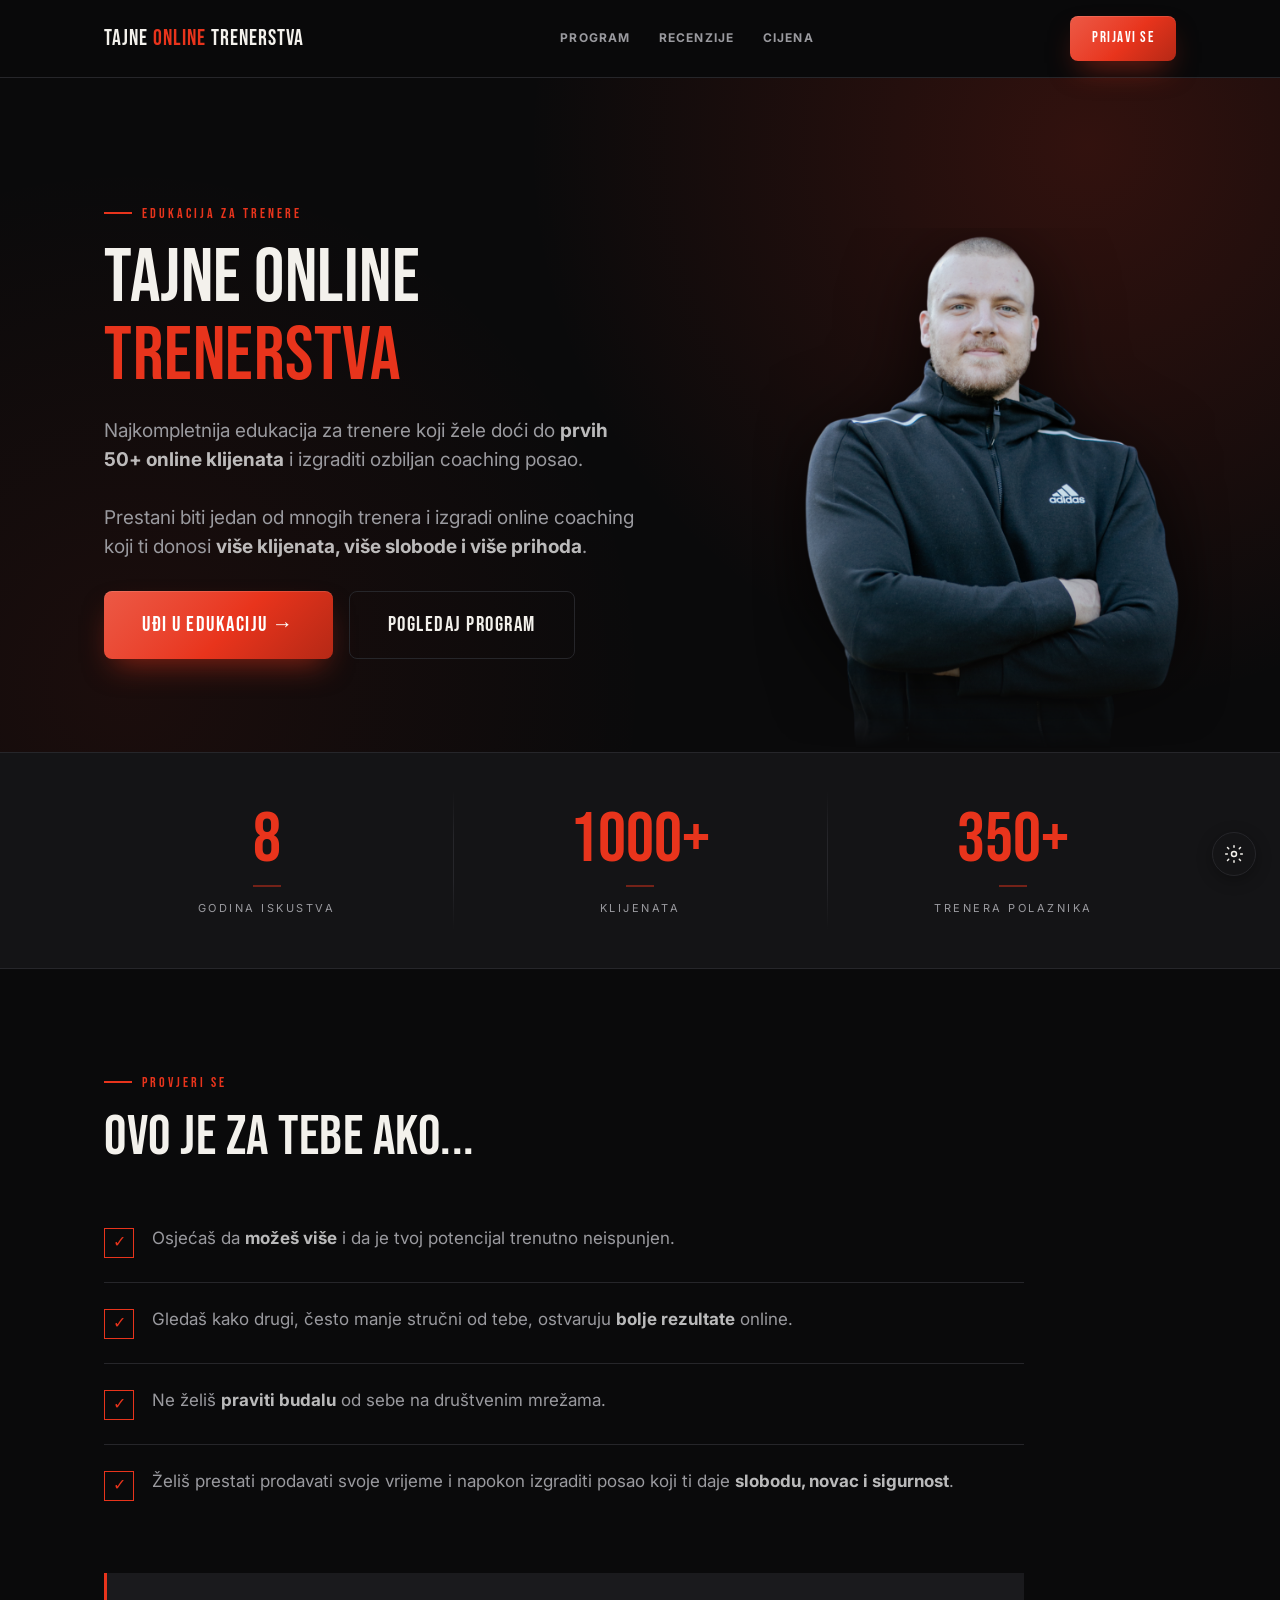
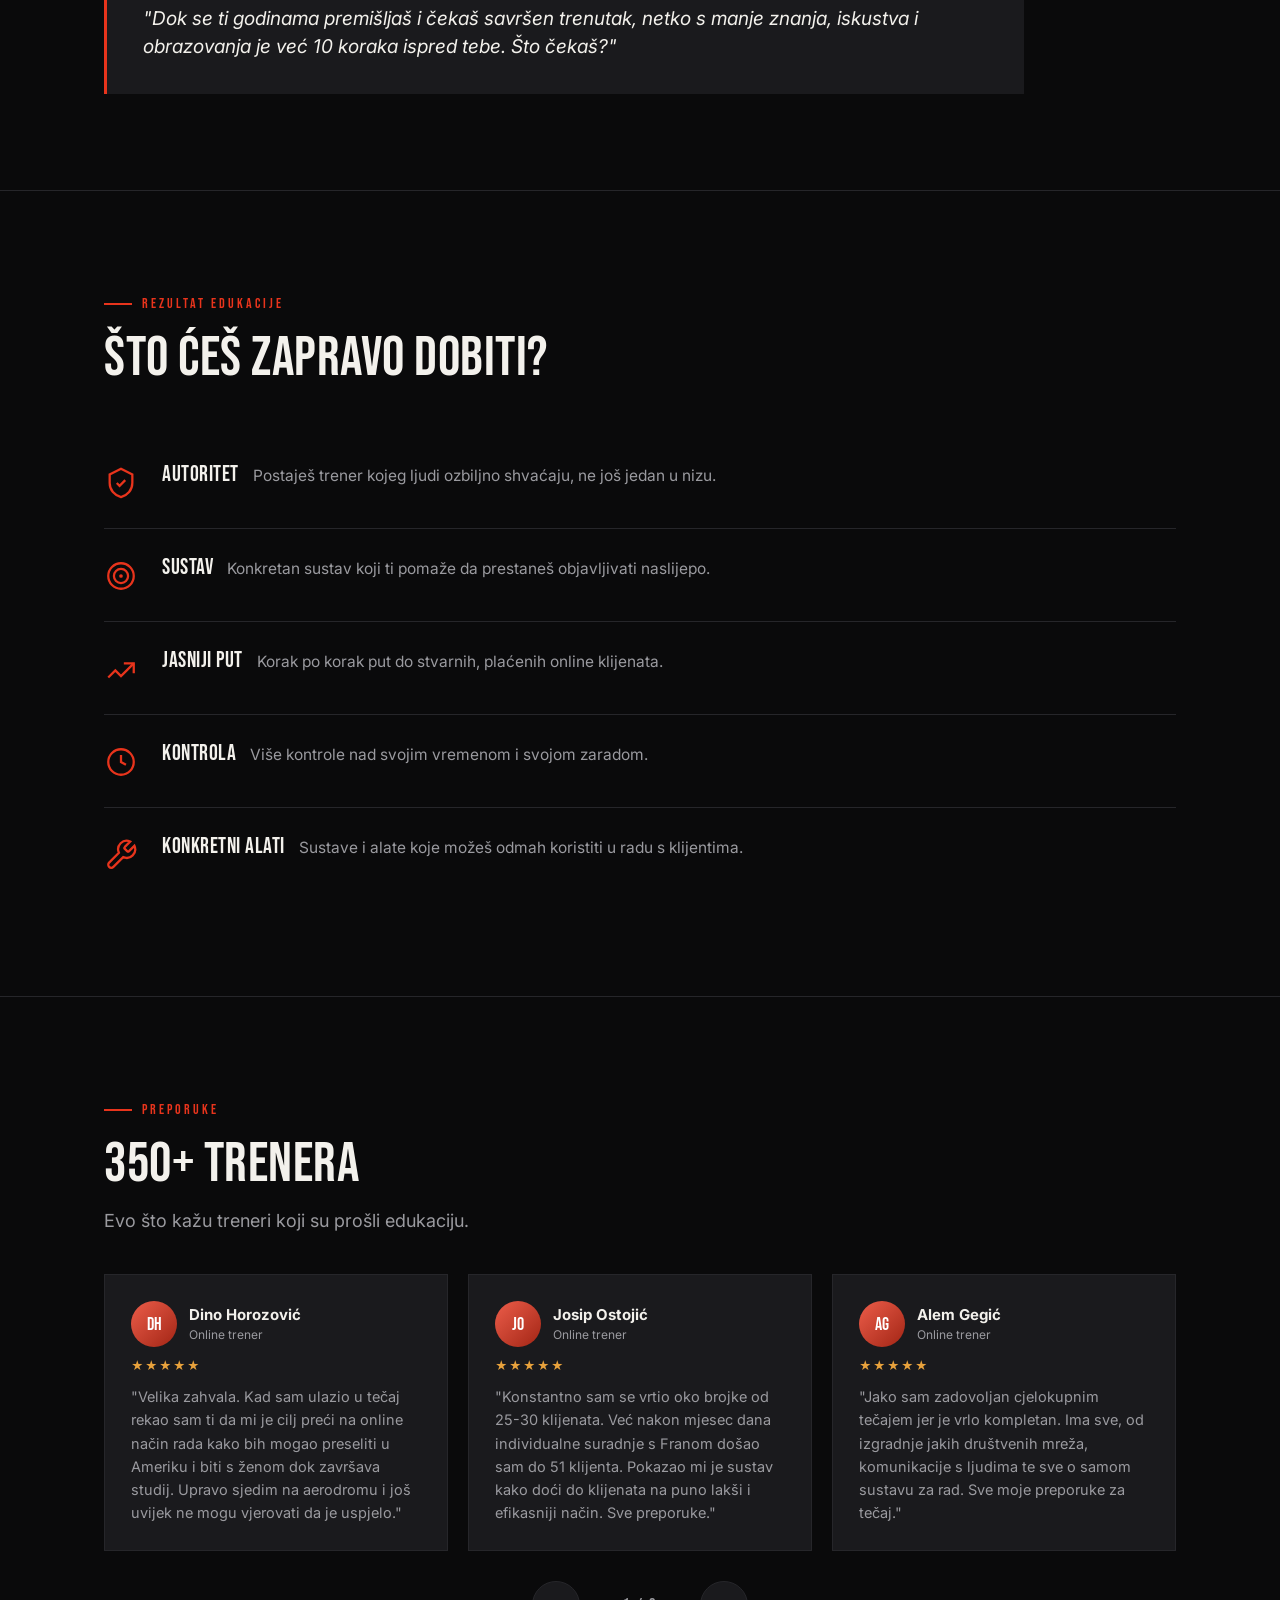
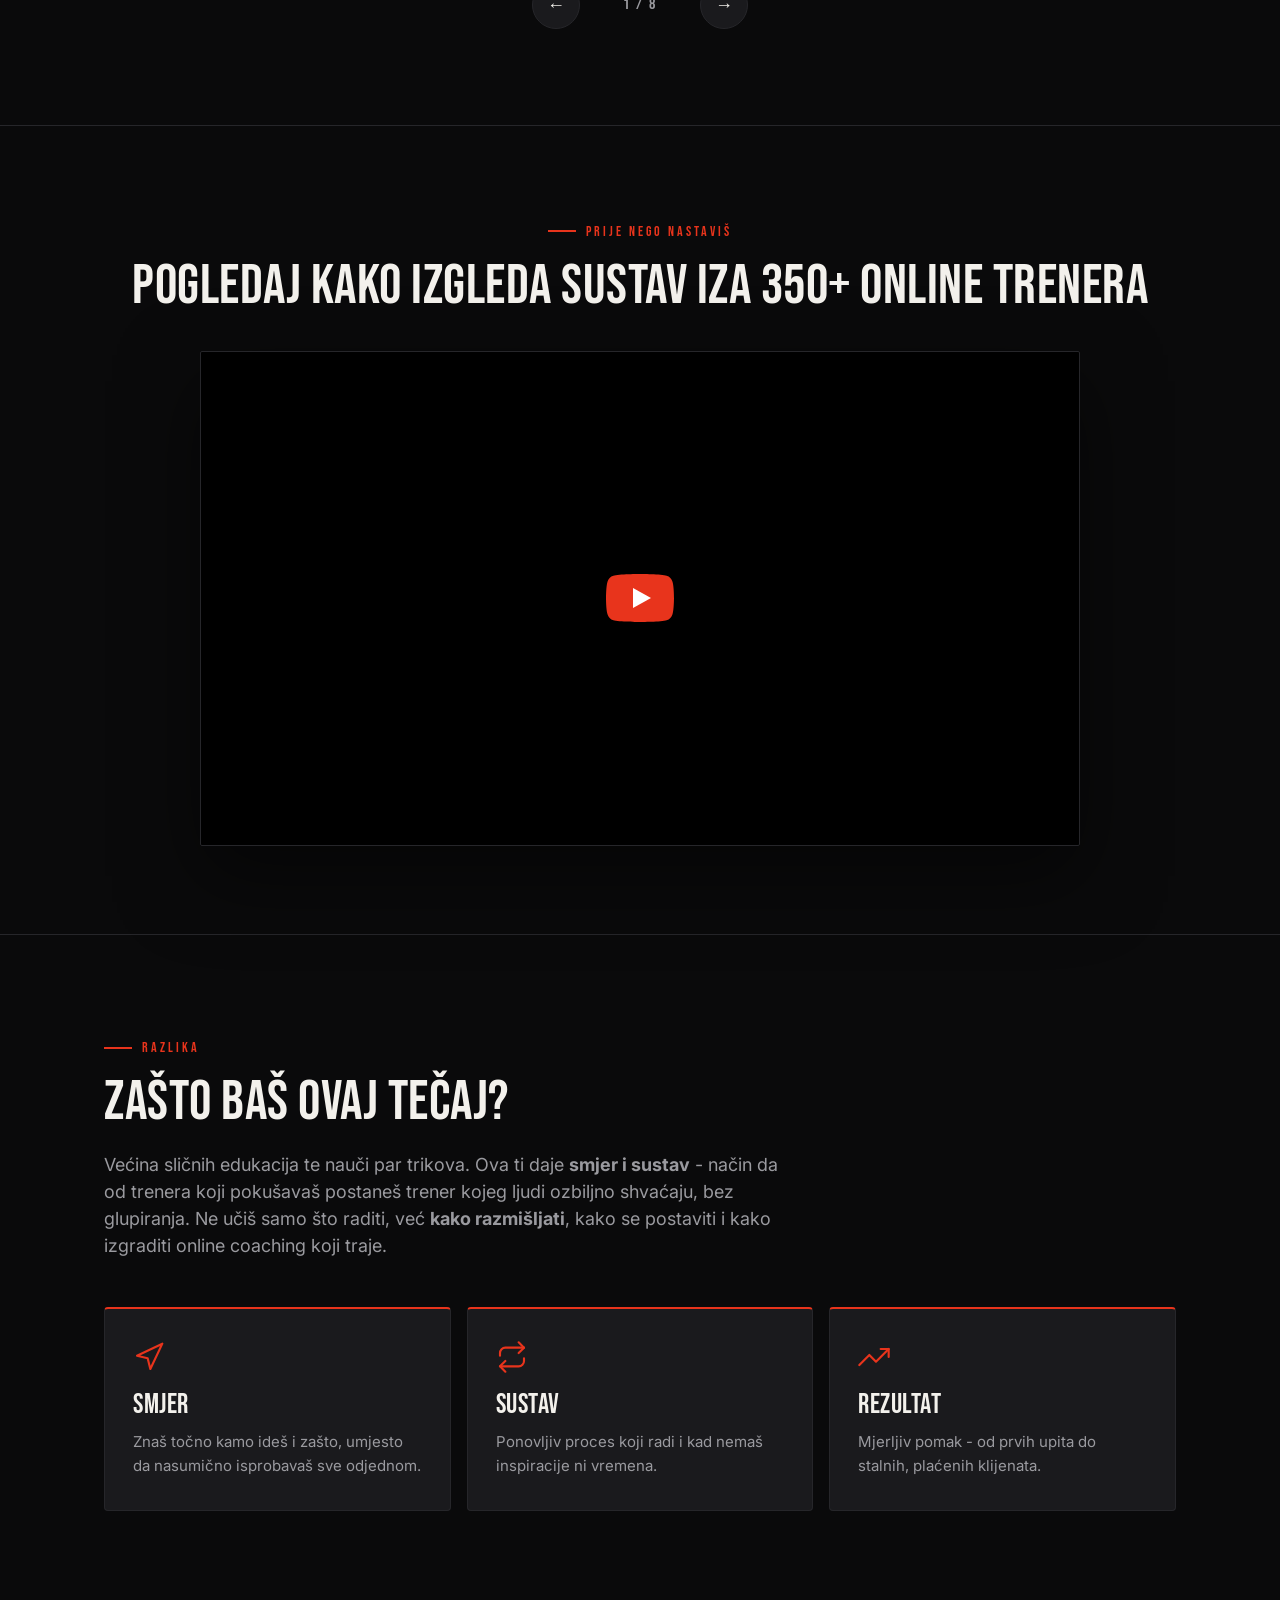
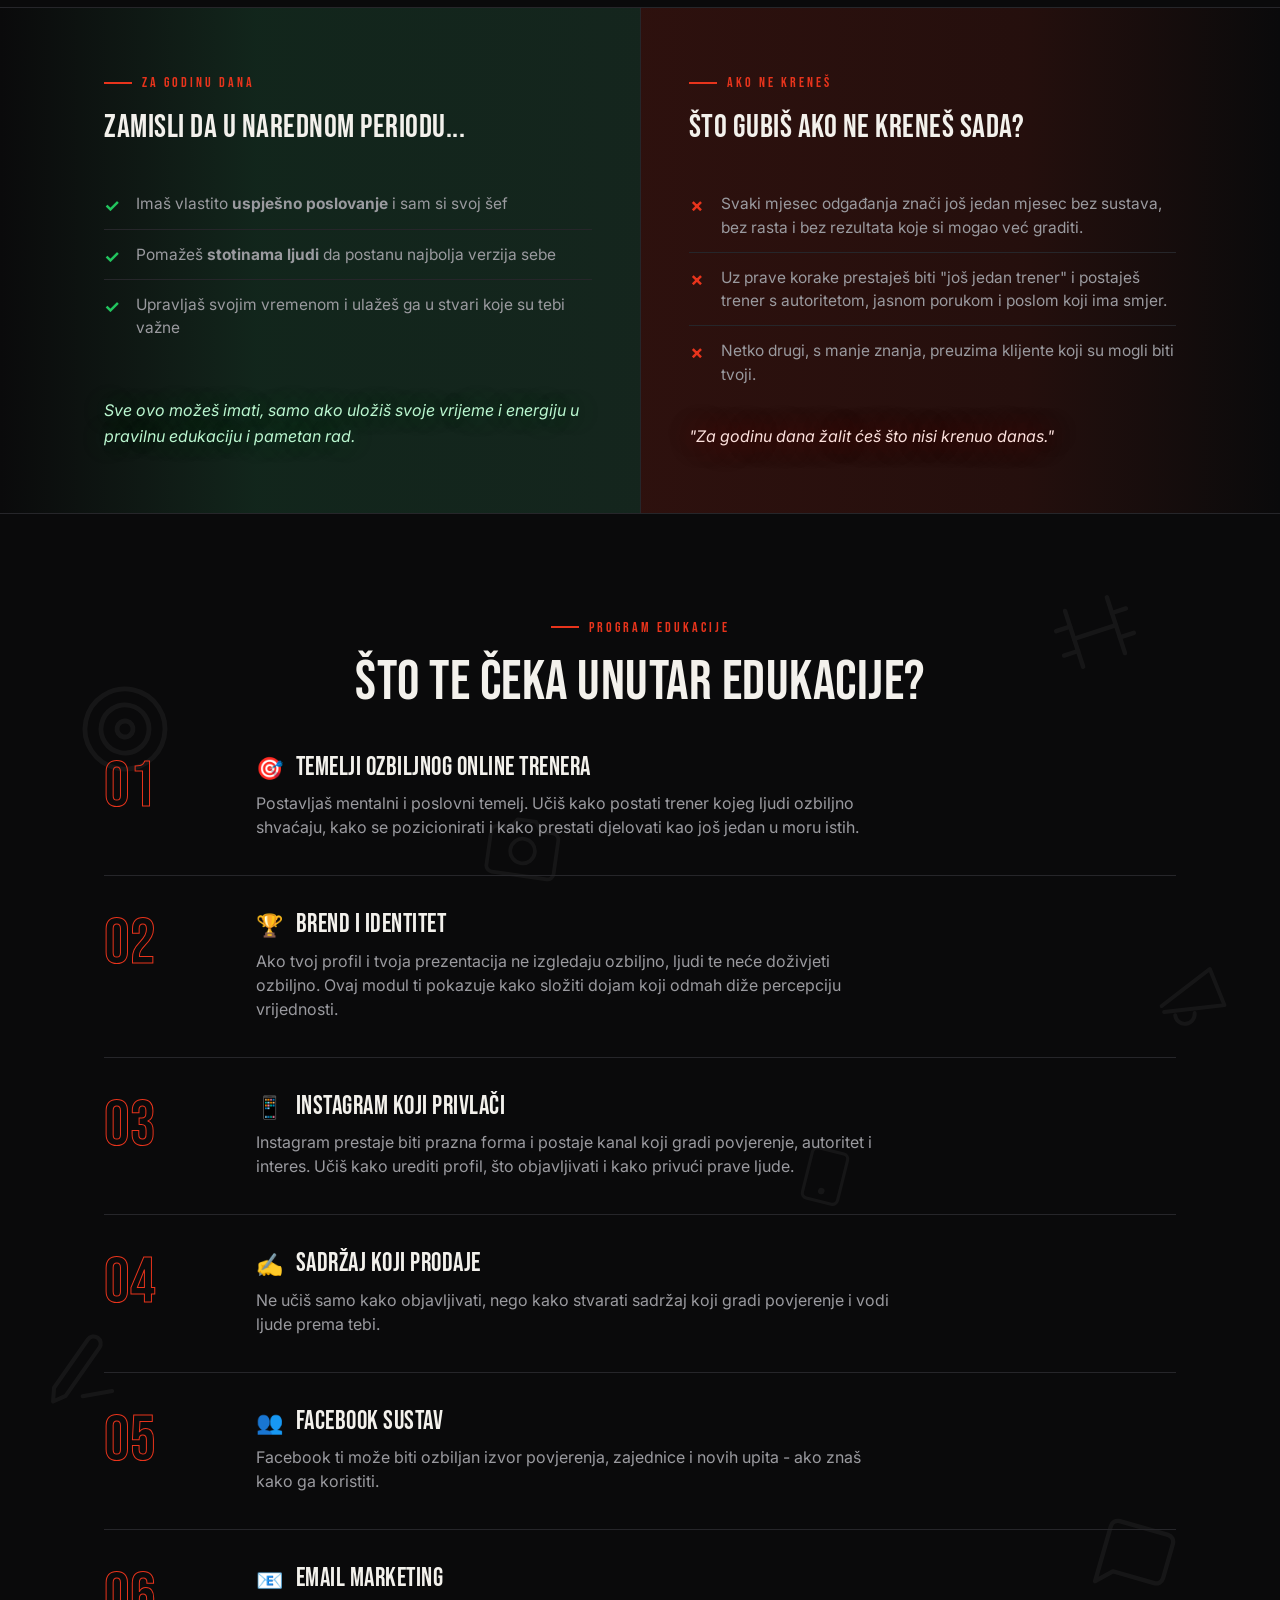
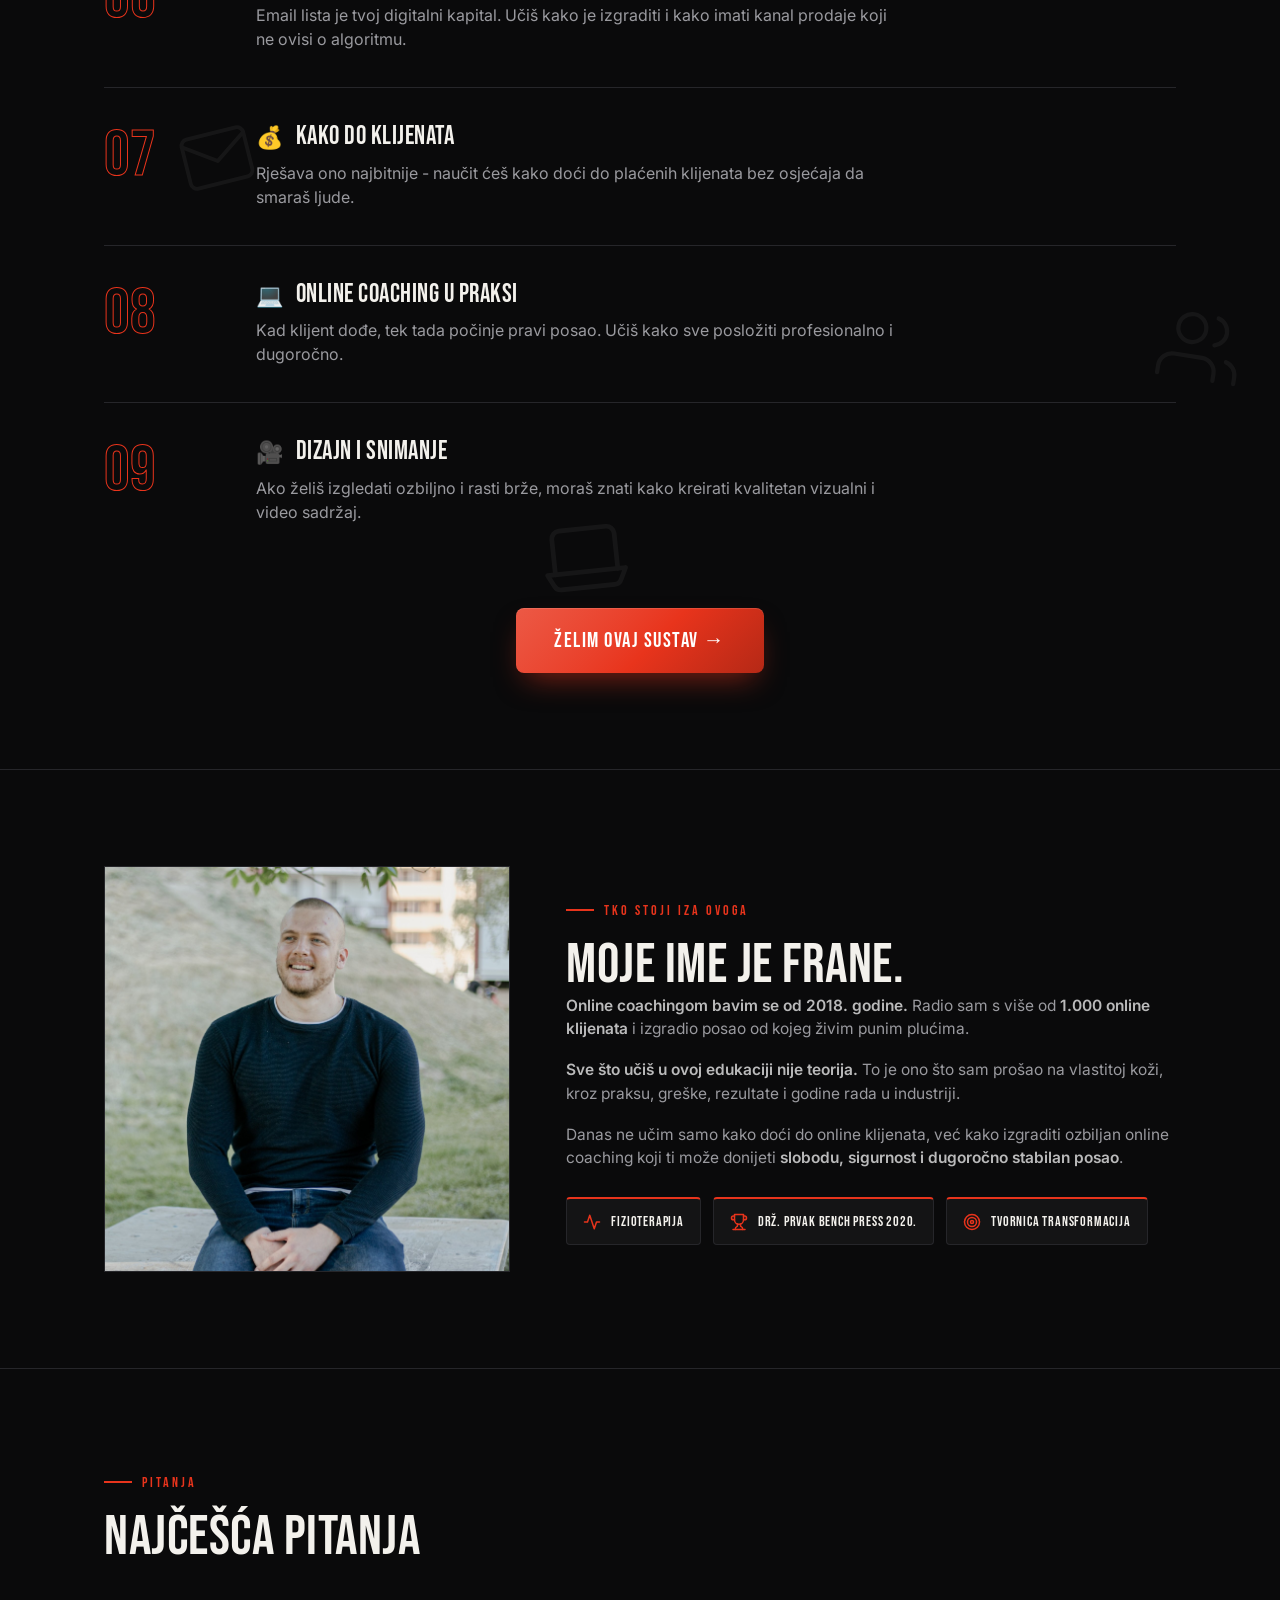
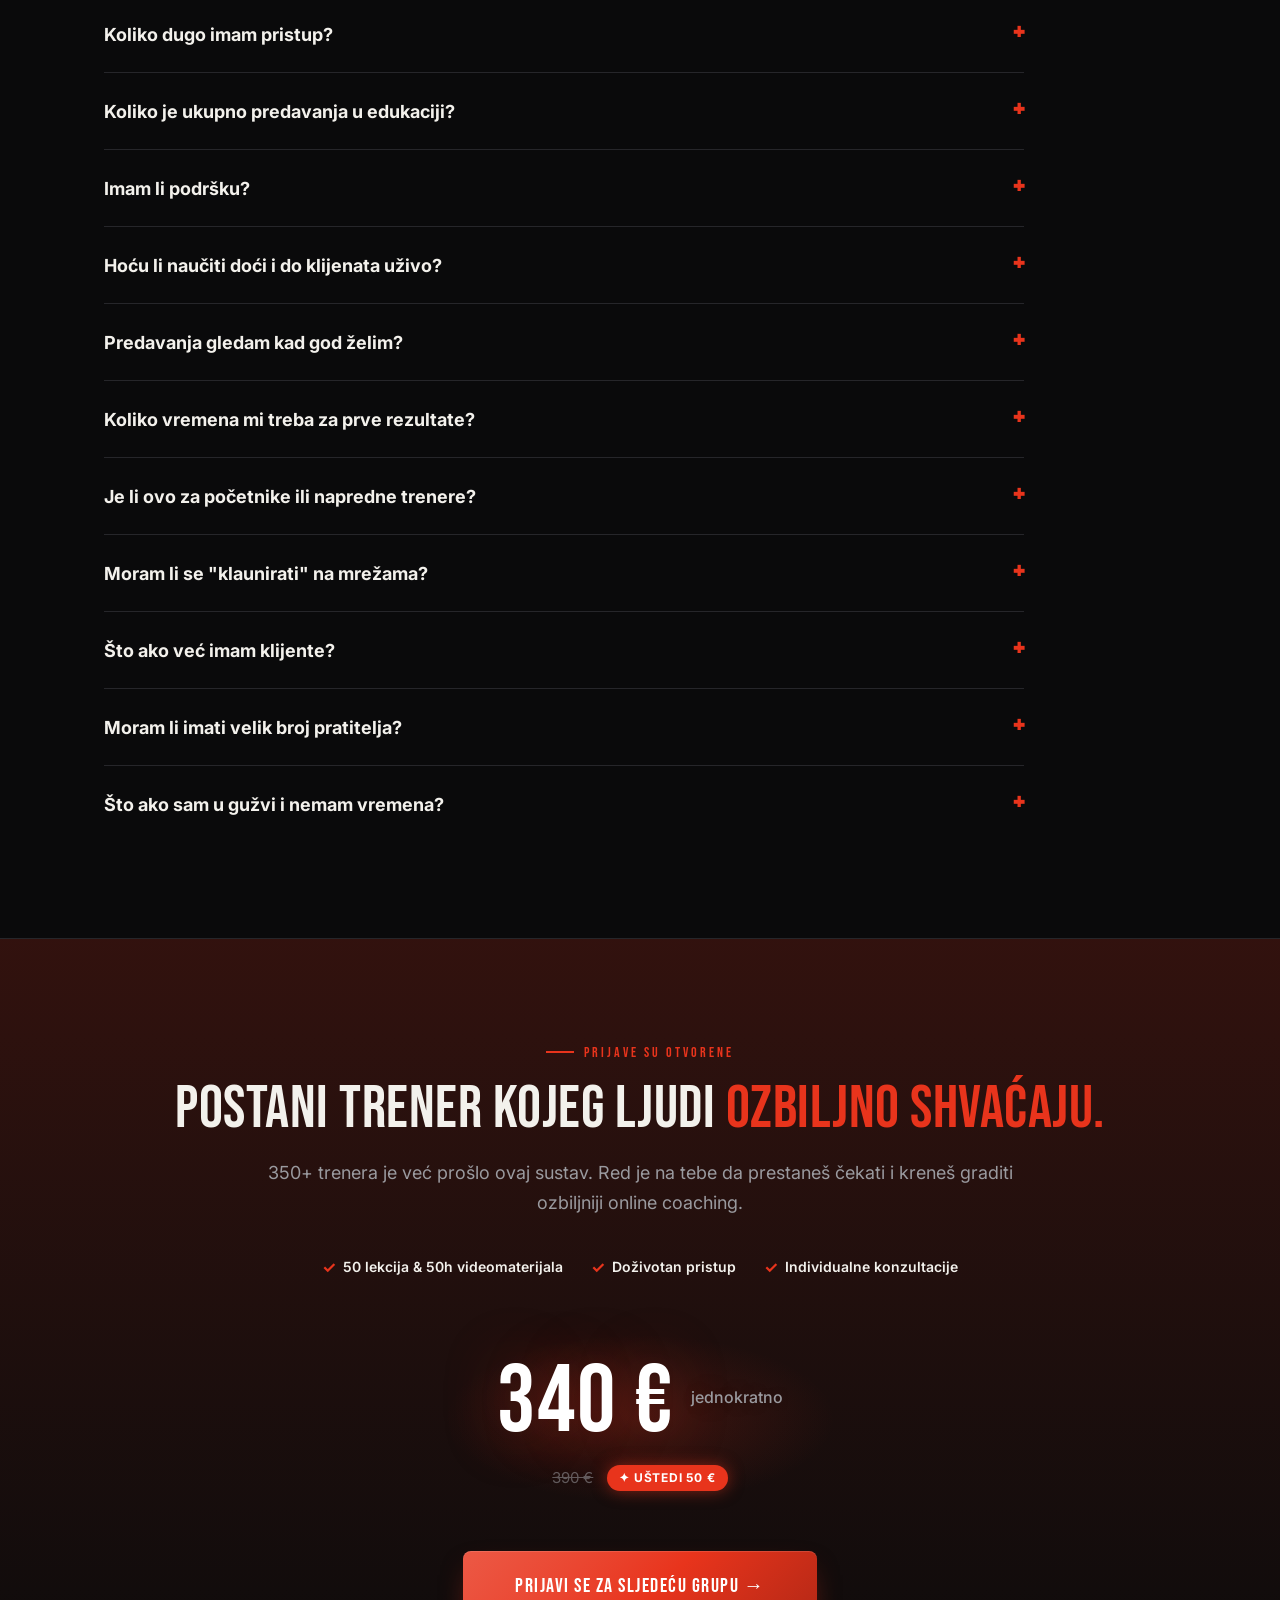
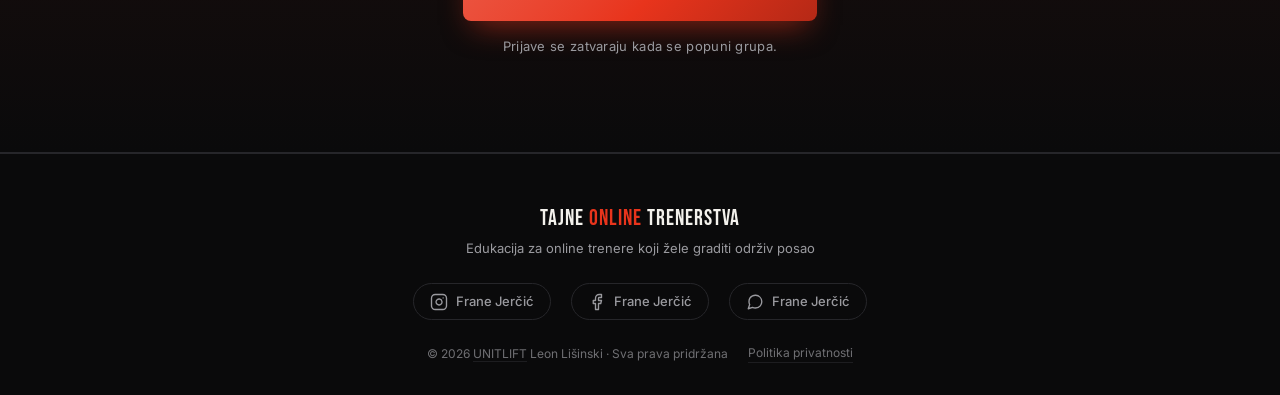
==== commit d9f85710: "Update footer copyright to UNITLIFT and Leon Lišinski. Replace Frane Jerčić credit with a link to un" ====
--- a/index.html
+++ b/index.html
@@ -5,9 +5,8 @@
 <meta name="viewport" content="width=device-width, initial-scale=1.0">
 <meta name="theme-color" content="#0a0a0b">
 <title>Tajne Online Trenerstva</title>
-<!-- Favicon — dark logo for light browser, white logo for dark browser -->
-<link rel="icon" type="image/png" href="assets/favicon-dark.png" media="(prefers-color-scheme: dark)">
-<link rel="icon" type="image/png" href="assets/favicon-light.png">
+<!-- Favicon -->
+<link rel="icon" type="image/png" id="favicon" href="assets/favicon-light.png">
 <meta name="description" content="Najkompletnija edukacija za trenere koji žele doći do prvih 50+ online klijenata. 9 modula, 350+ polaznika, sustav koji radi. Frane Jerčić, online coach od 2018.">
 
 <meta name="robots" content="index, follow">
@@ -746,7 +745,7 @@
       </a>
     </div>
     <div class="footer-copy">
-      <span>© 2026 Frane Jerčić · Sva prava pridržana</span>
+      <span>© 2026 <a href="https://www.unitlift.com" target="_blank" rel="noopener" class="footer-privacy">UNITLIFT</a> Leon Lišinski · Sva prava pridržana</span>
       <a href="politika-privatnosti.html" class="footer-privacy">Politika privatnosti</a>
     </div>
   </div>
--- a/style.css
+++ b/style.css
@@ -170,7 +170,7 @@
 
 /* ─── HERO ─── */
 .hero {
-  padding: 64px 0 40px;
+  padding: 90px 0 64px;
   border-bottom: 1px solid var(--line);
   position: relative;
   overflow: visible;
@@ -192,24 +192,31 @@
   align-items: center;
   position: relative;
   z-index: 1;
-  position: relative;
 }
 
 .hero-photo {
   position: relative;
   z-index: 2;
-  aspect-ratio: 4/5;
-  transform: translateY(60px) translateX(12%) scale(1.1);
+  height: 520px;
+  transform: translateY(60px) translateX(12%);
   display: flex;
   flex-direction: column;
   align-items: center;
 }
 .hero-photo img {
   width: 100%;
-  flex: 1;
+  height: 100%;
   object-fit: contain;
-  object-position: bottom;
-  filter: drop-shadow(0 20px 40px rgba(0,0,0,.6));
+  object-position: bottom center;
+  filter: drop-shadow(0 20px 40px rgba(0,0,0,.8));
+  -webkit-mask-image:
+    linear-gradient(to bottom, black 72%, transparent 100%),
+    linear-gradient(to right, transparent 0%, black 8%, black 92%, transparent 100%);
+  mask-image:
+    linear-gradient(to bottom, black 72%, transparent 100%),
+    linear-gradient(to right, transparent 0%, black 8%, black 92%, transparent 100%);
+  -webkit-mask-composite: destination-in;
+  mask-composite: intersect;
 }
 .hero-photo .tag {
   display: block;
@@ -895,7 +902,7 @@
   .brand { font-size: 17px; }
   .nav-cta { font-size: 13px; padding: 9px 16px; }
 
-  .hero { padding: 32px 0 40px; }
+  .hero { padding: 64px 0 72px; }
   .hero-grid { gap: 28px; }
   .hero .eyebrow { font-size: 10.5px; letter-spacing: 3px; margin-bottom: 14px; }
   .hero h1 { font-size: clamp(36px, 10.5vw, 54px); line-height: 1.05; }
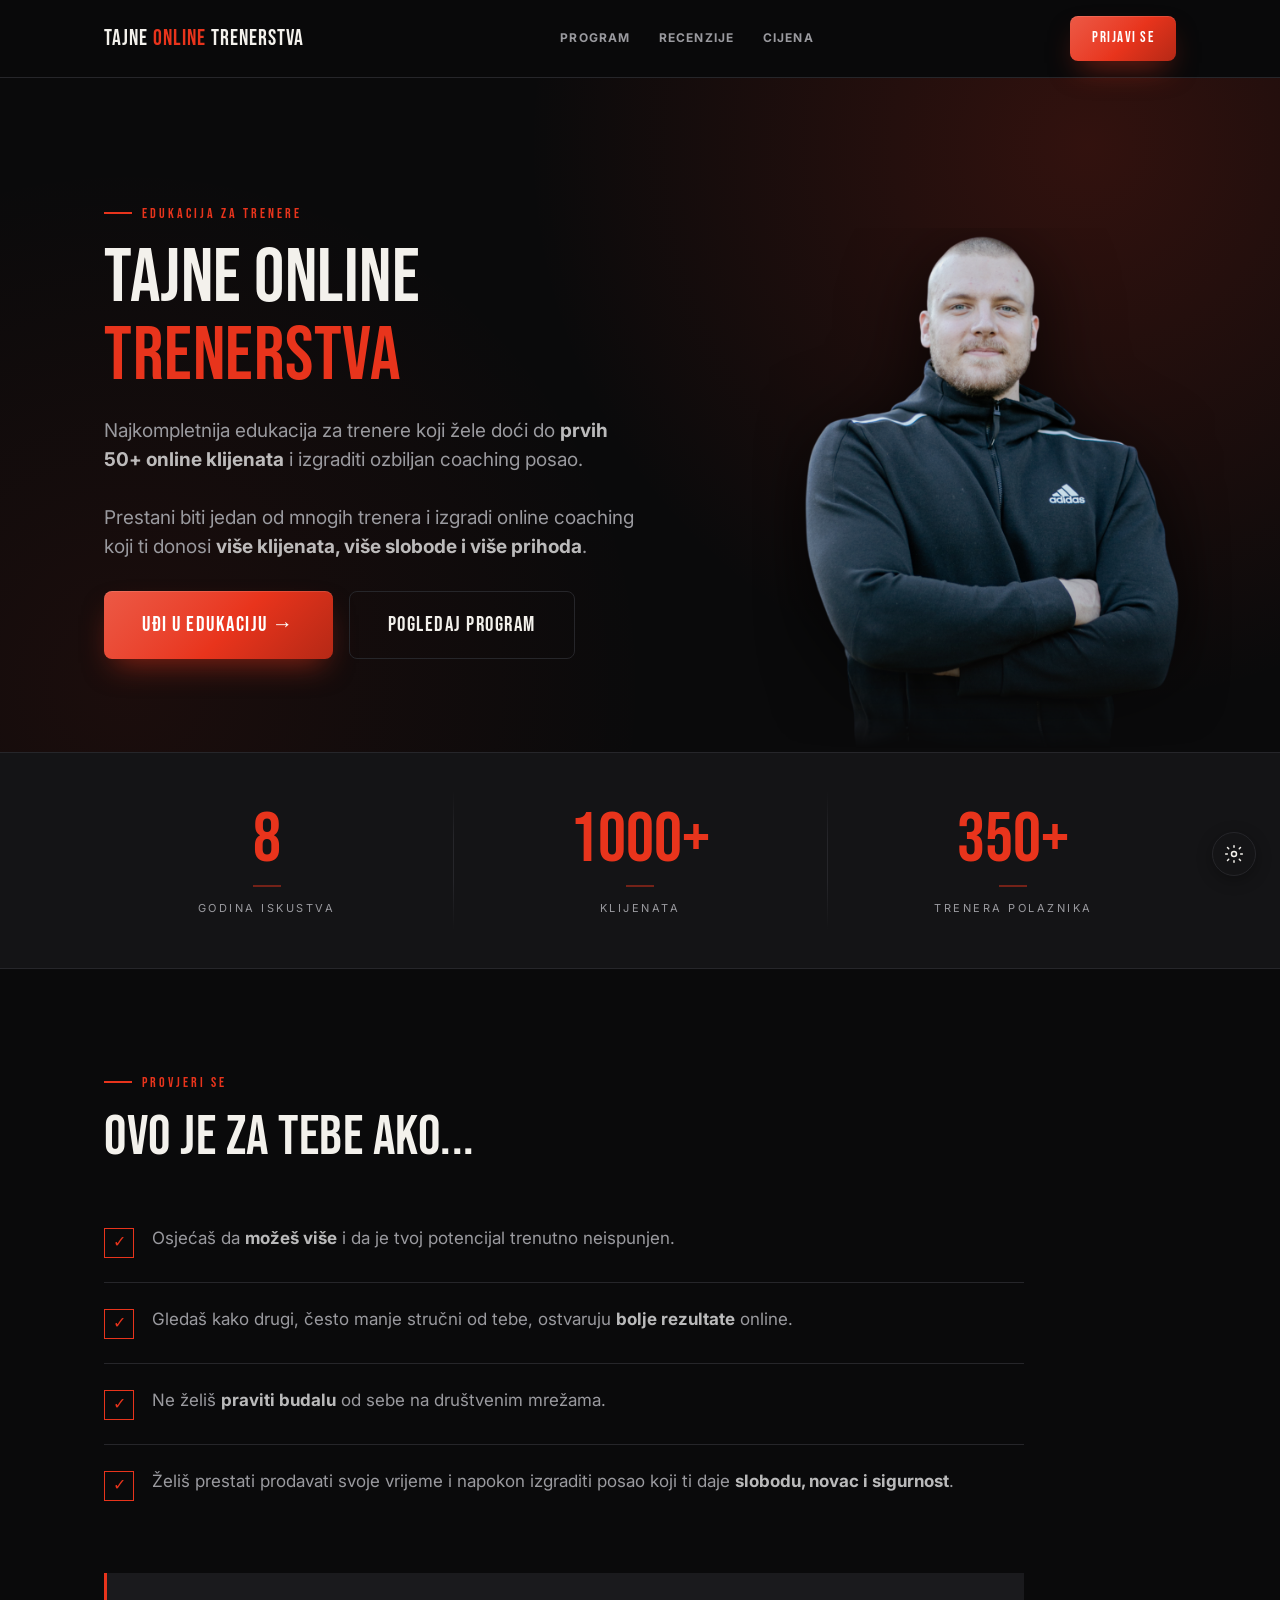
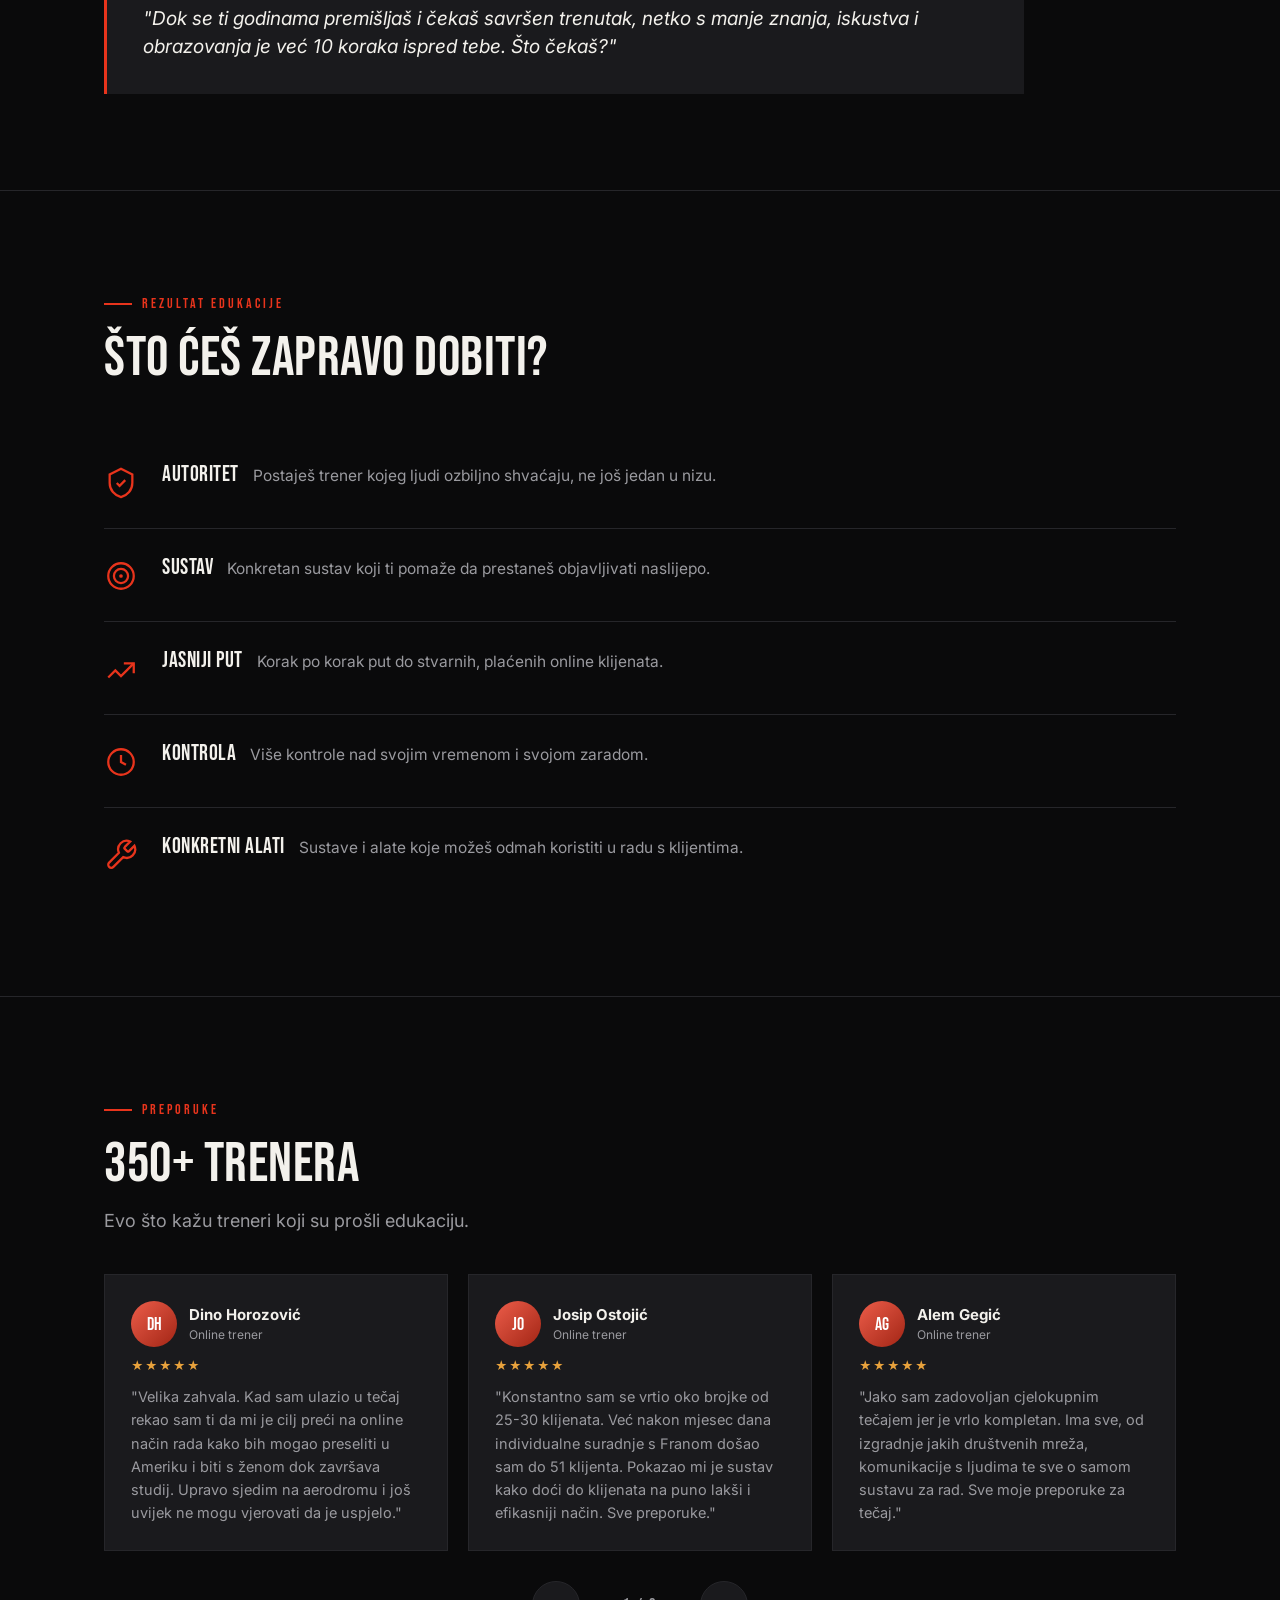
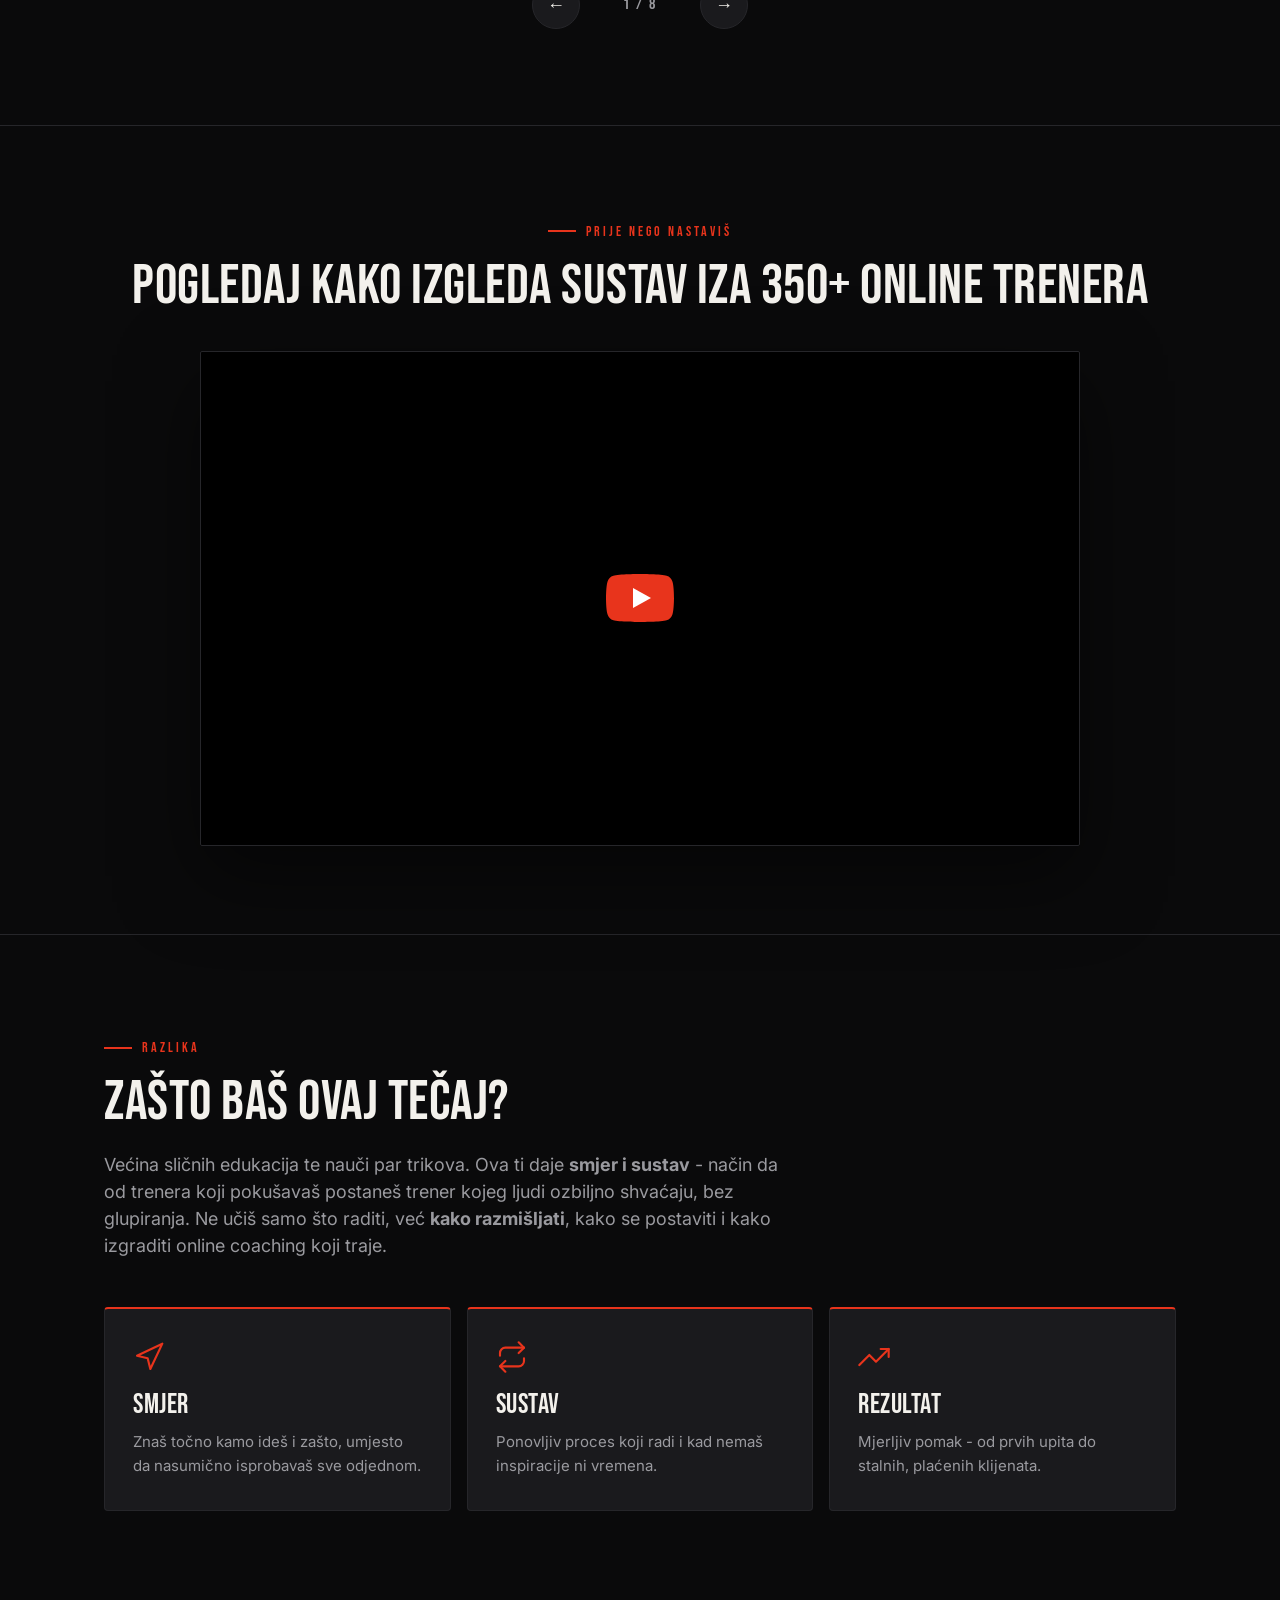
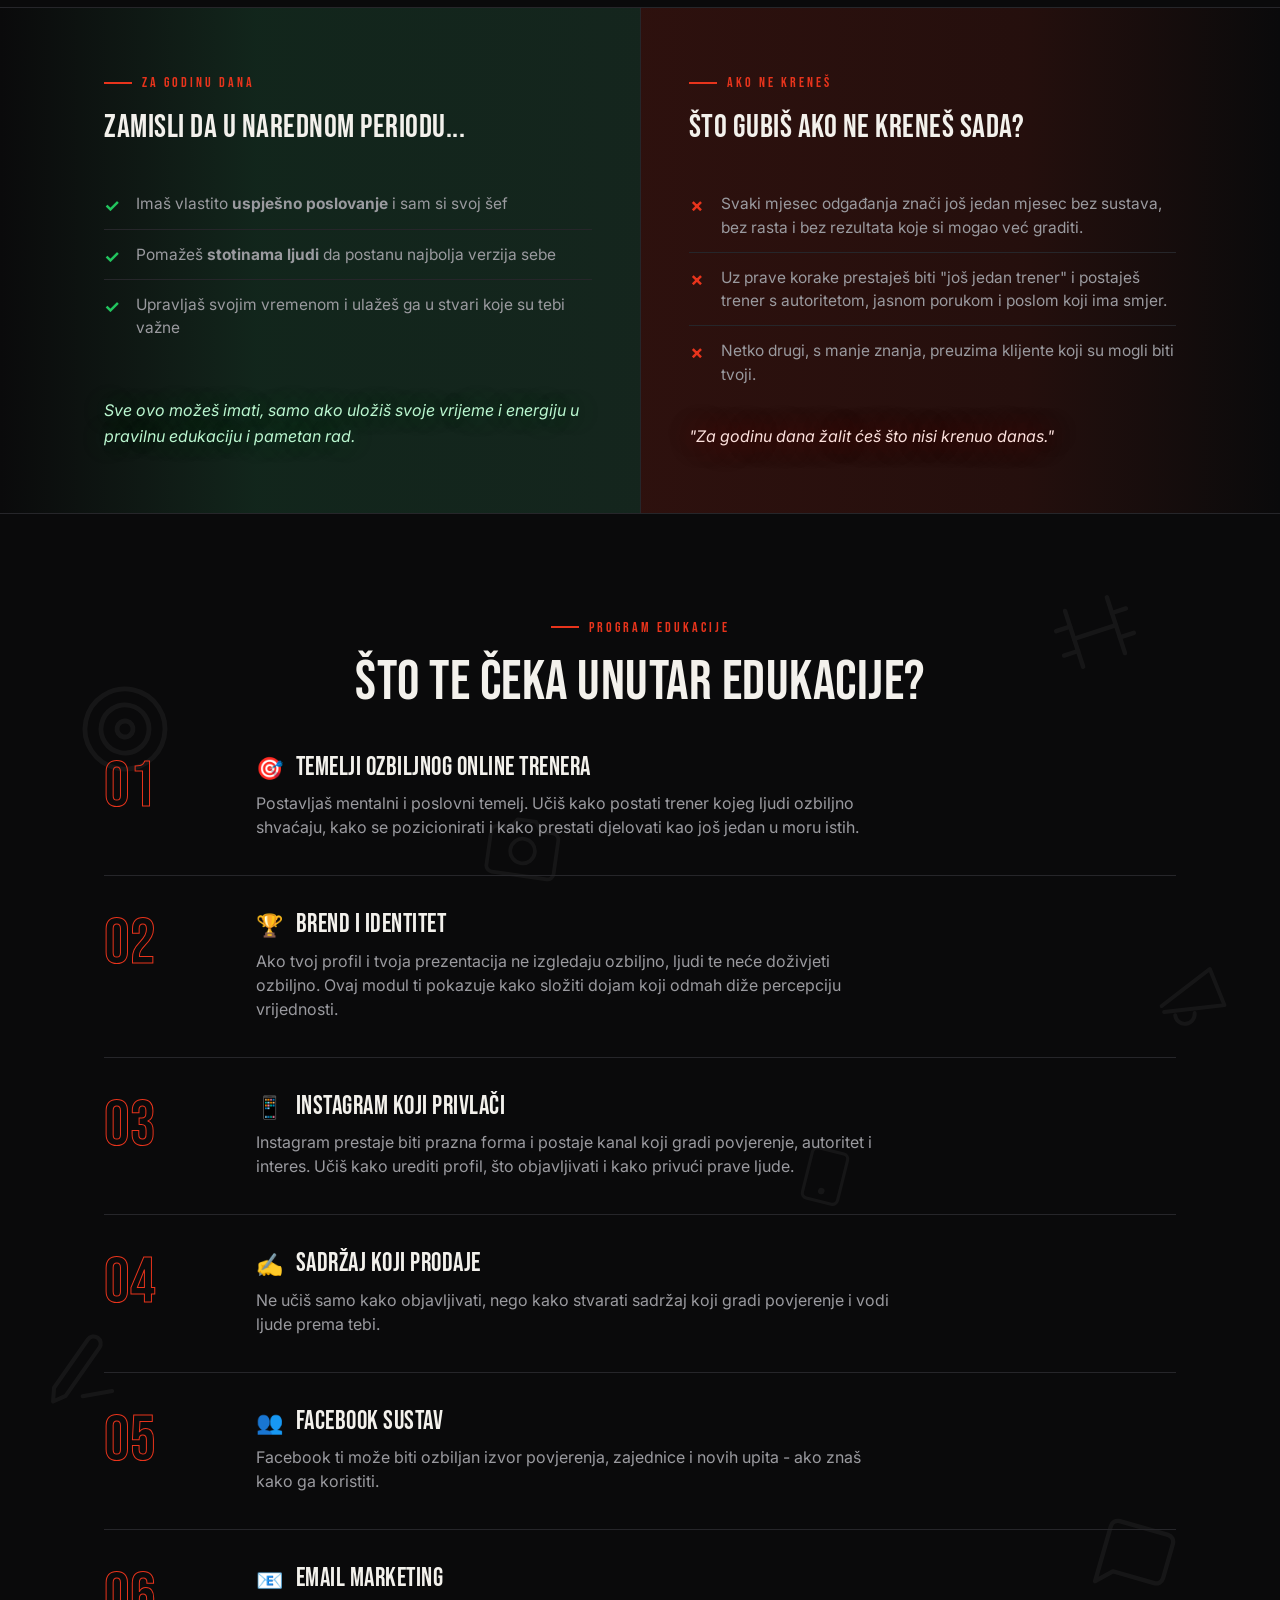
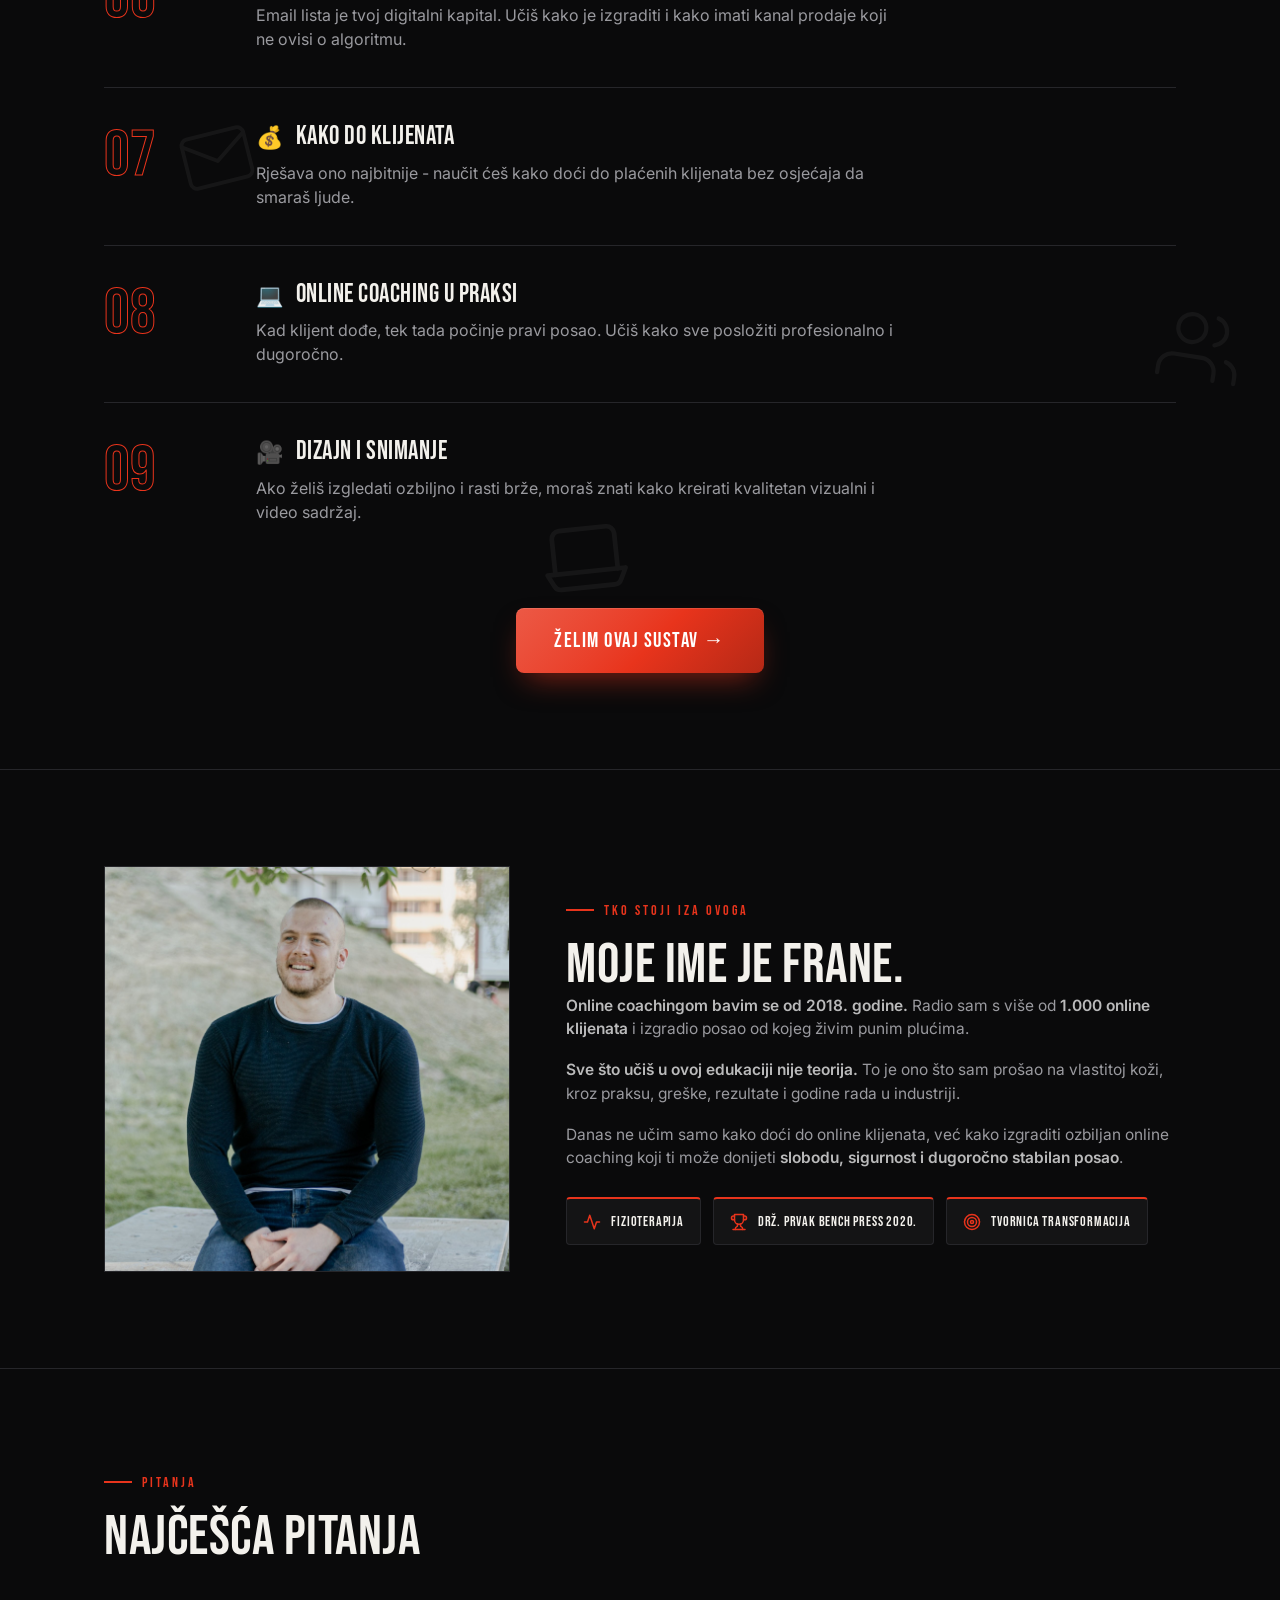
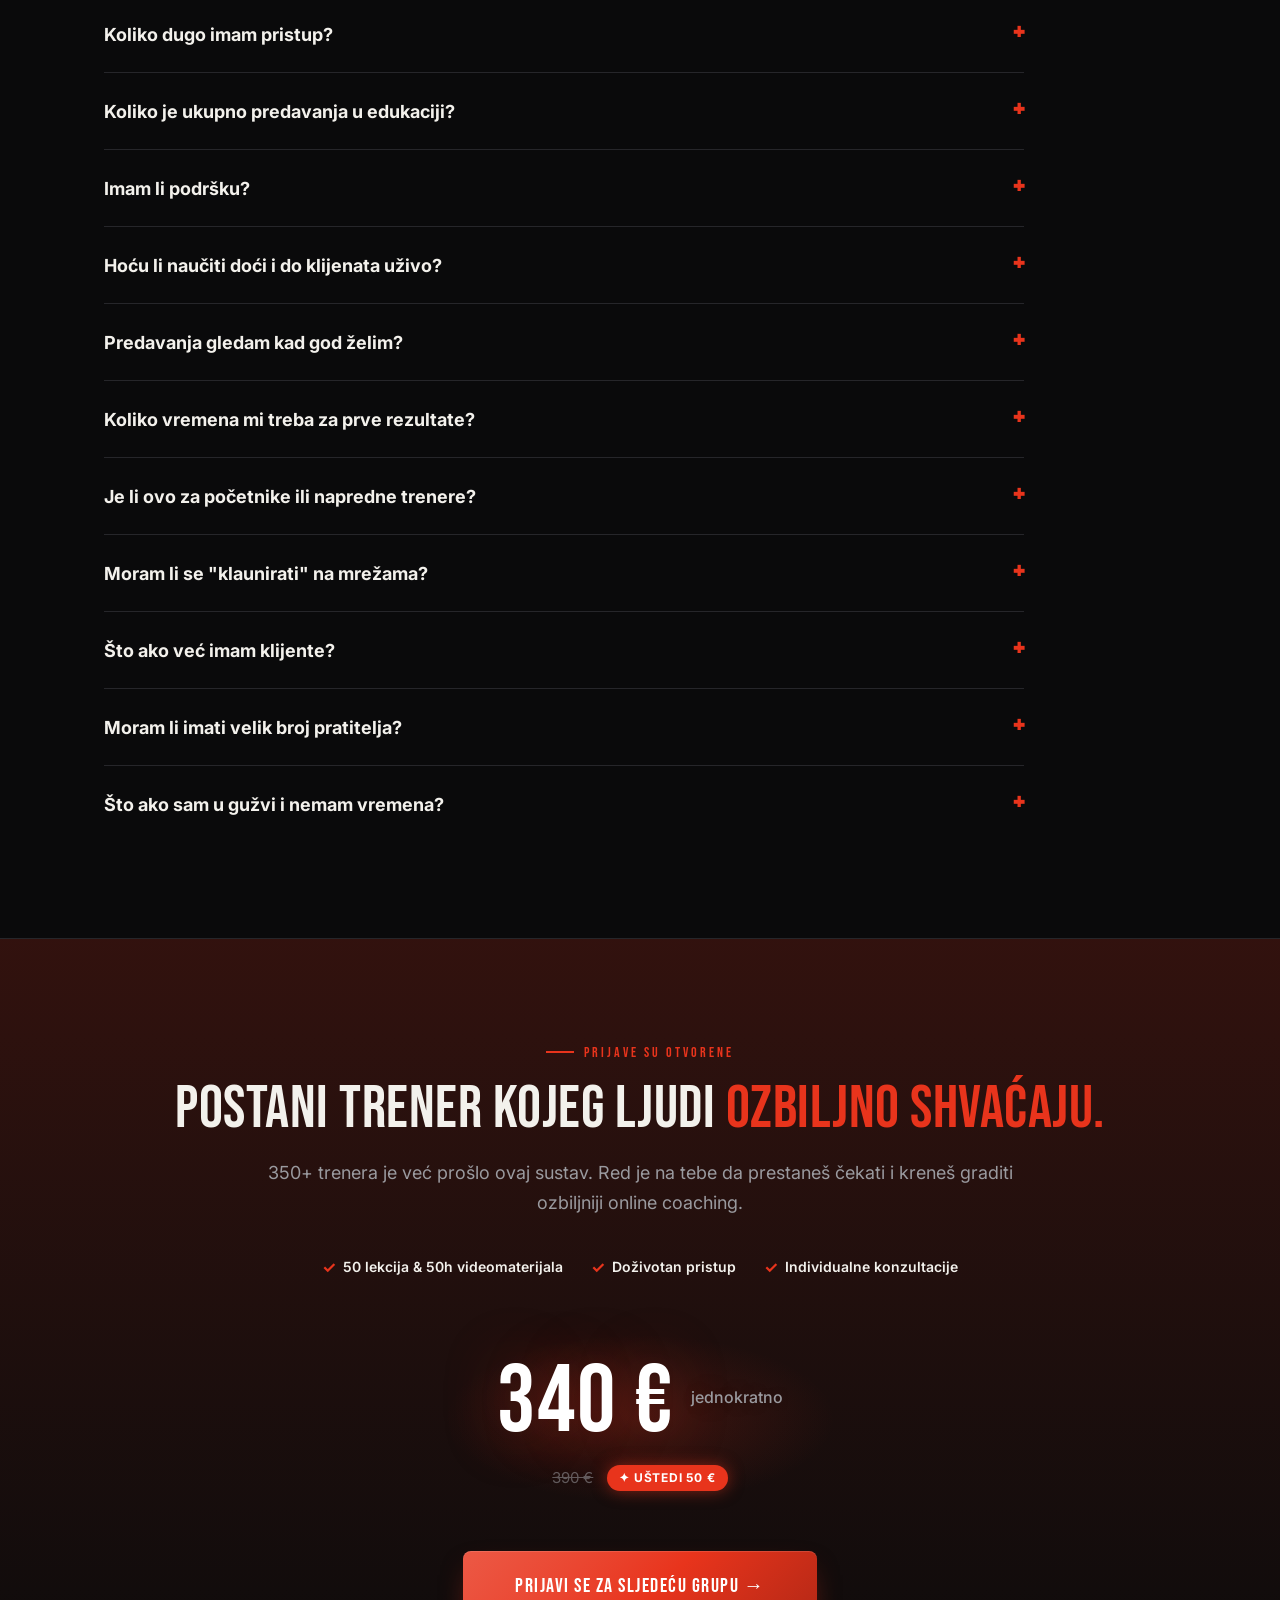
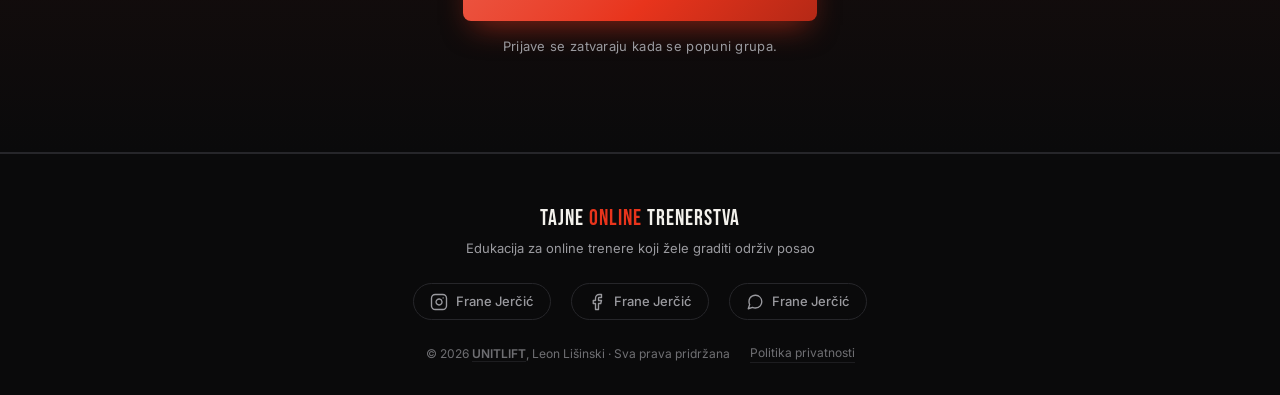
==== commit fe053380: "Style footer credit as UNITLIFT, Leon Lišinski with bold brand link. Add footer-brand class for semi" ====
--- a/index.html
+++ b/index.html
@@ -745,7 +745,7 @@
       </a>
     </div>
     <div class="footer-copy">
-      <span>© 2026 <a href="https://www.unitlift.com" target="_blank" rel="noopener" class="footer-privacy">UNITLIFT</a> Leon Lišinski · Sva prava pridržana</span>
+      <span>© 2026 <a href="https://www.unitlift.com" target="_blank" rel="noopener" class="footer-brand">UNITLIFT</a>, Leon Lišinski · Sva prava pridržana</span>
       <a href="politika-privatnosti.html" class="footer-privacy">Politika privatnosti</a>
     </div>
   </div>
--- a/style.css
+++ b/style.css
@@ -846,6 +846,14 @@
   transition: color .2s;
 }
 .footer-privacy:hover { color: var(--ink); }
+.footer-brand {
+  font-weight: 600;
+  color: inherit;
+  text-decoration: none;
+  border-bottom: 1px solid var(--line);
+  transition: color .2s;
+}
+.footer-brand:hover { color: var(--ink); }
 
 /* ─── STICKY CTA ─── */
 .sticky-cta {
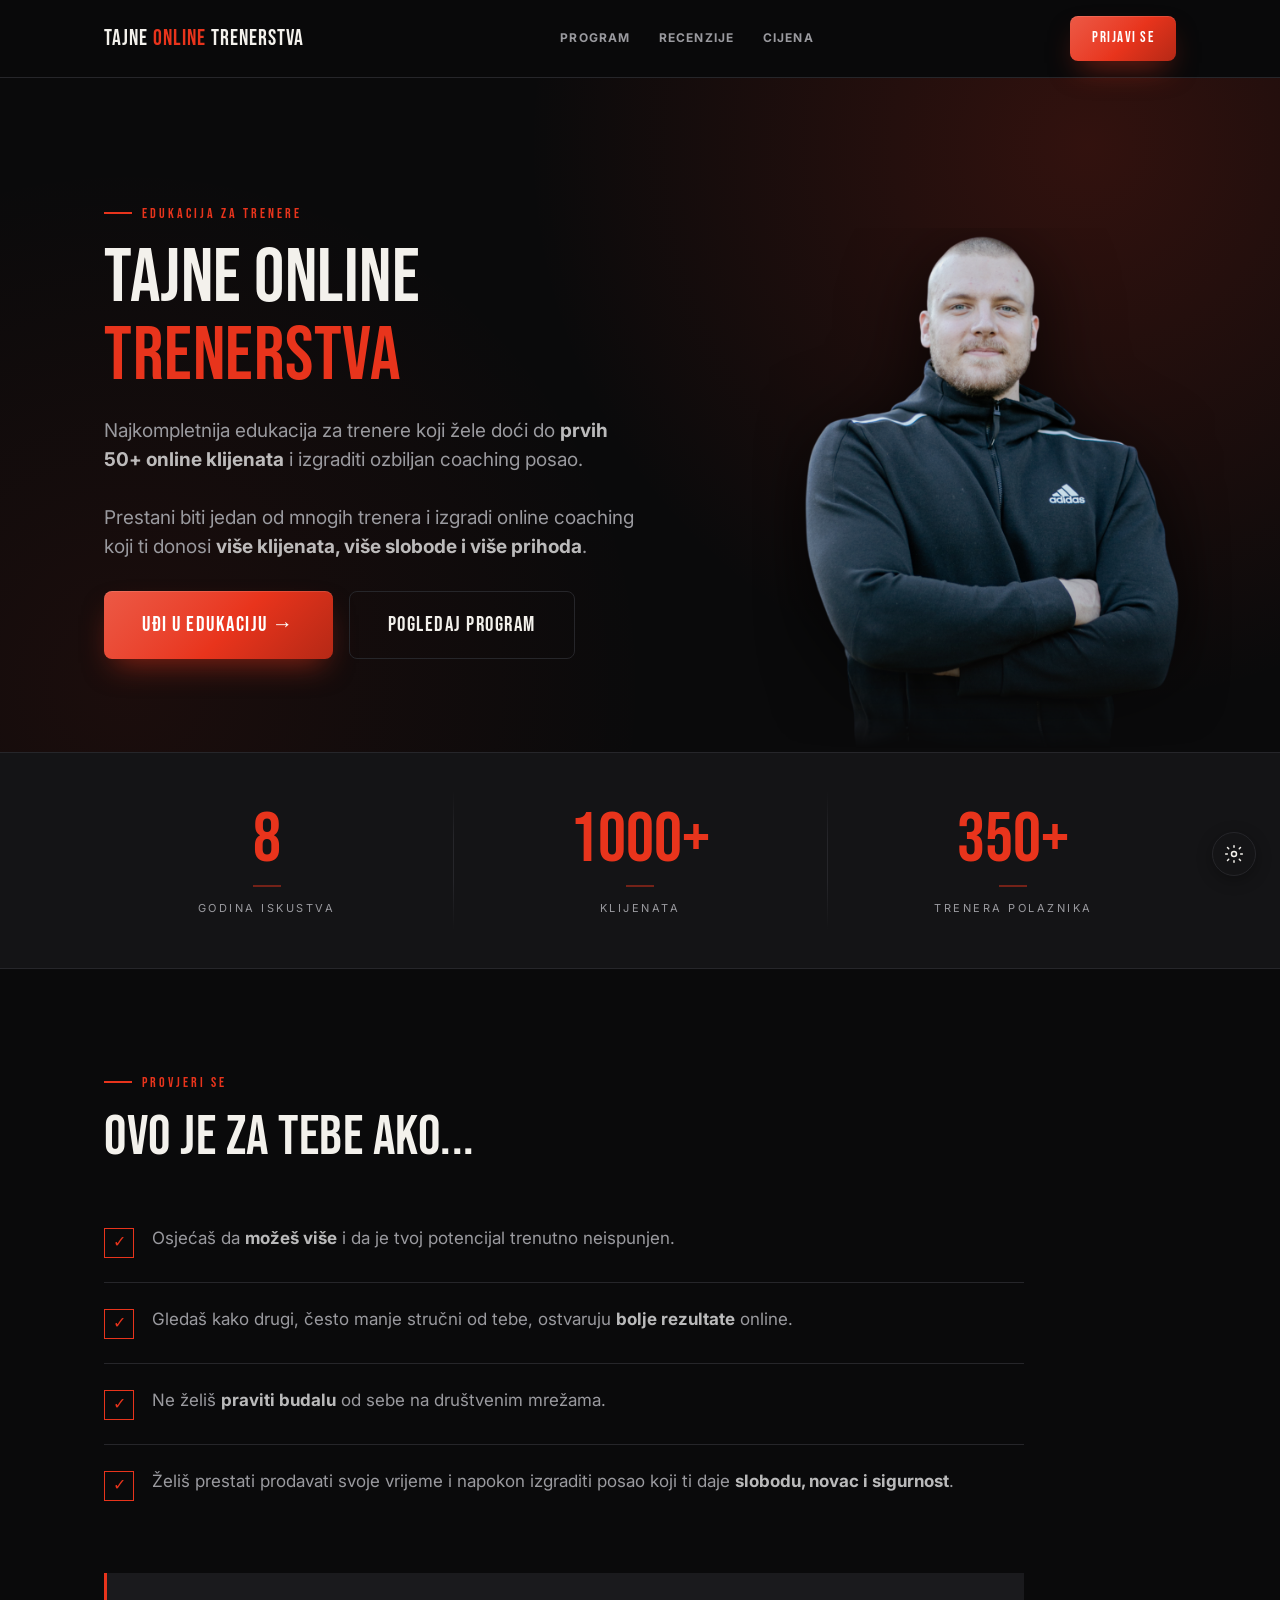
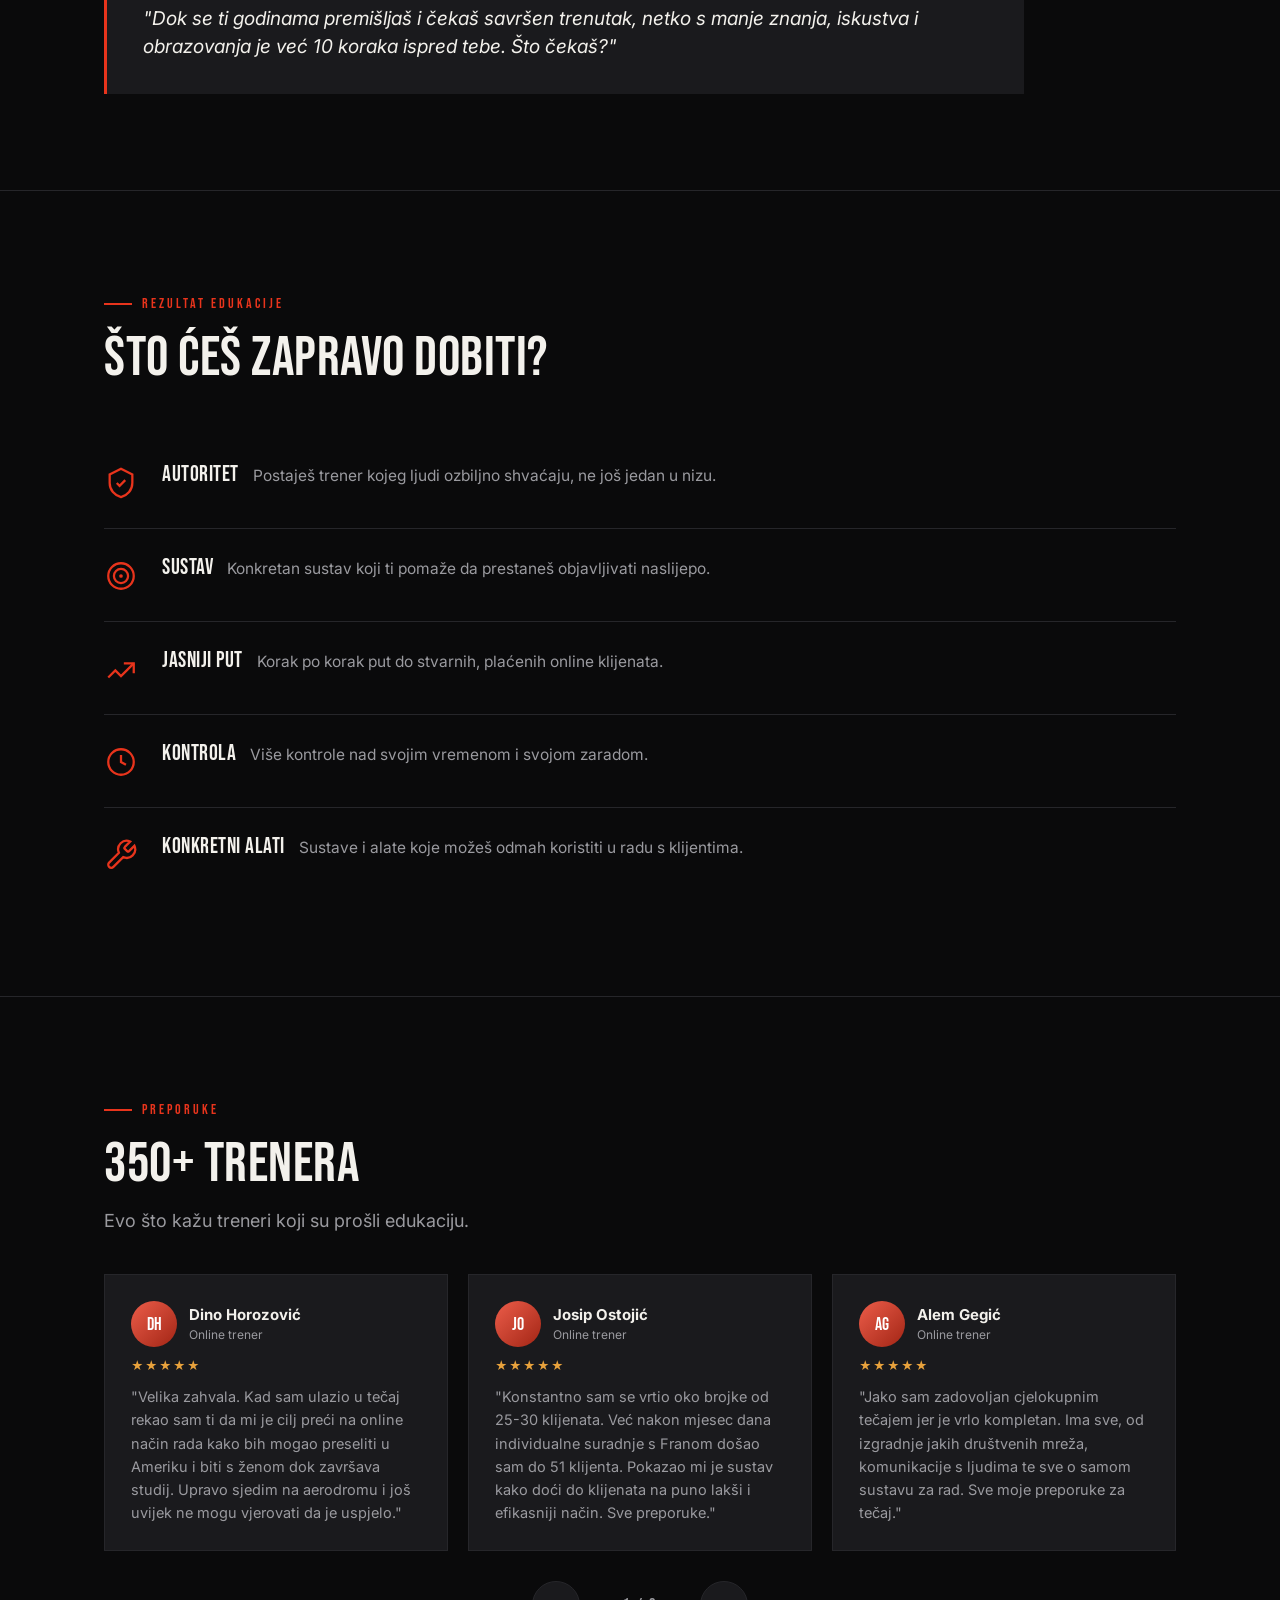
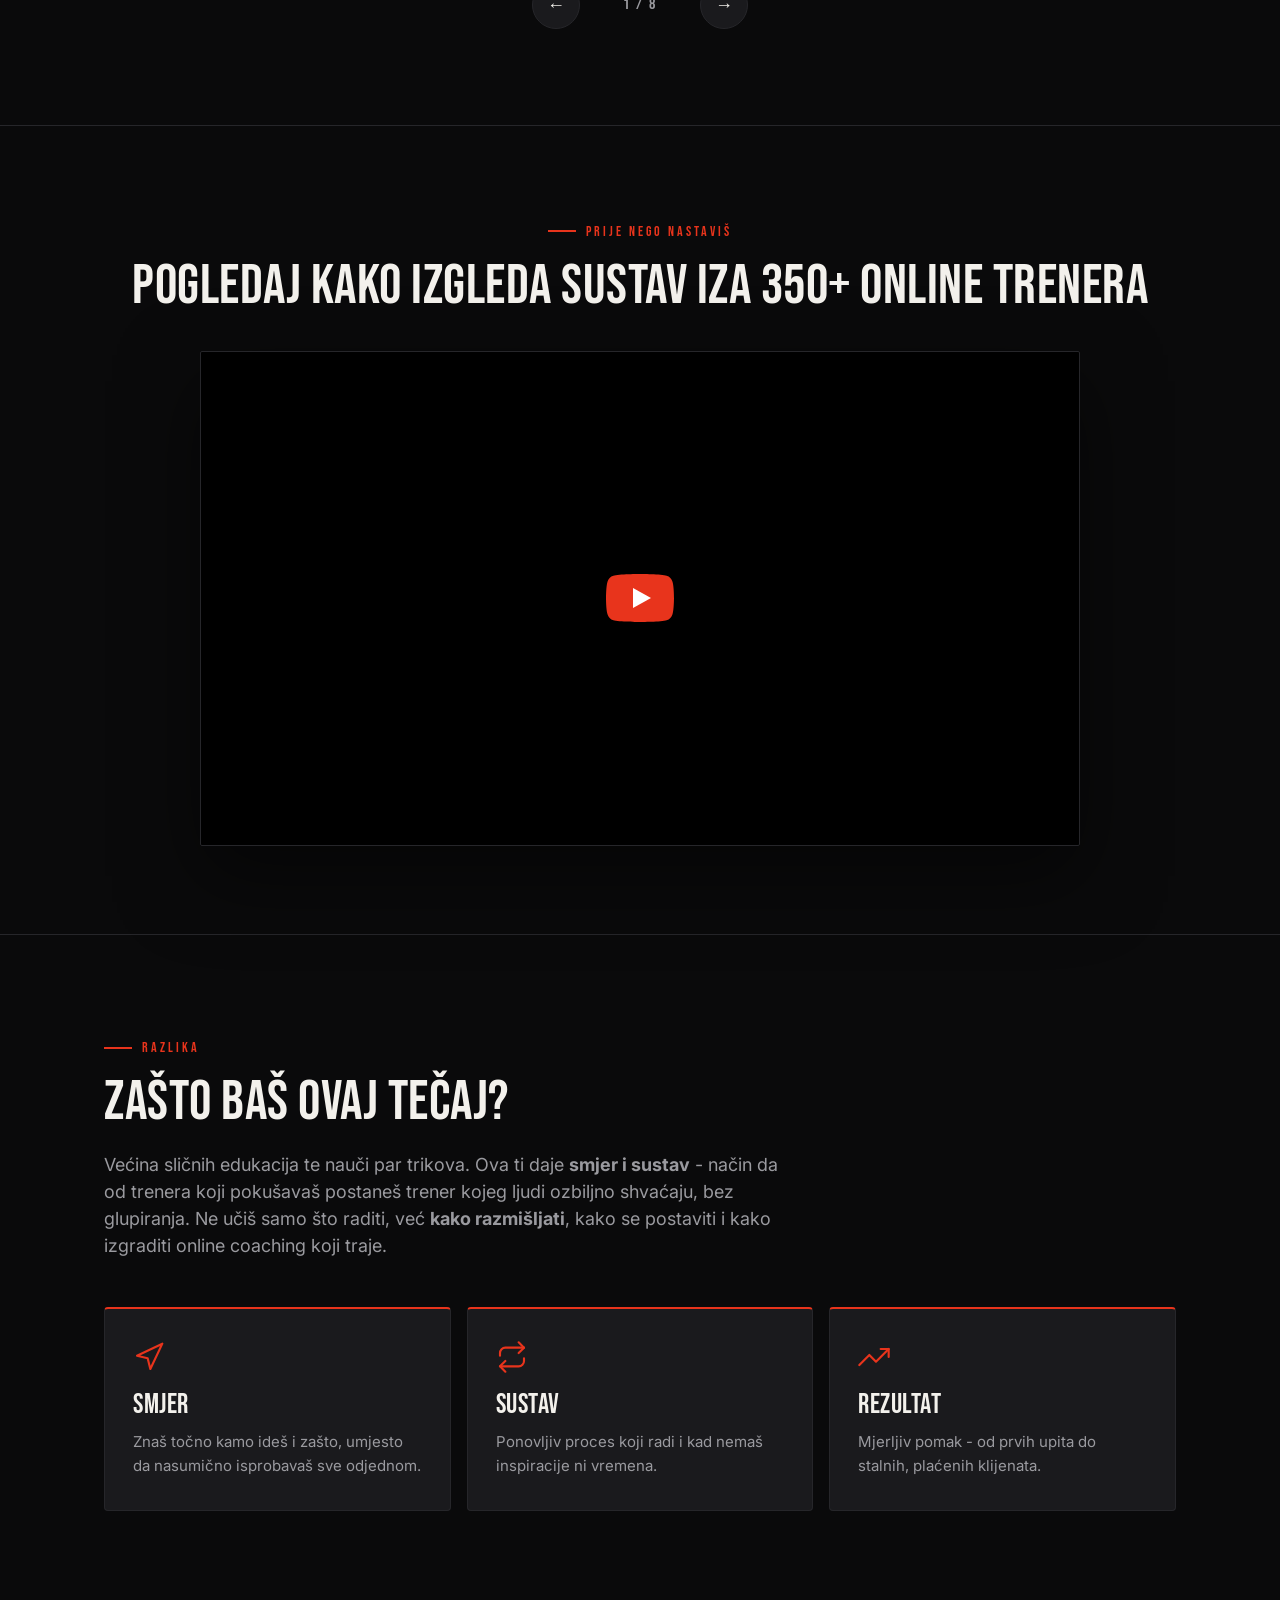
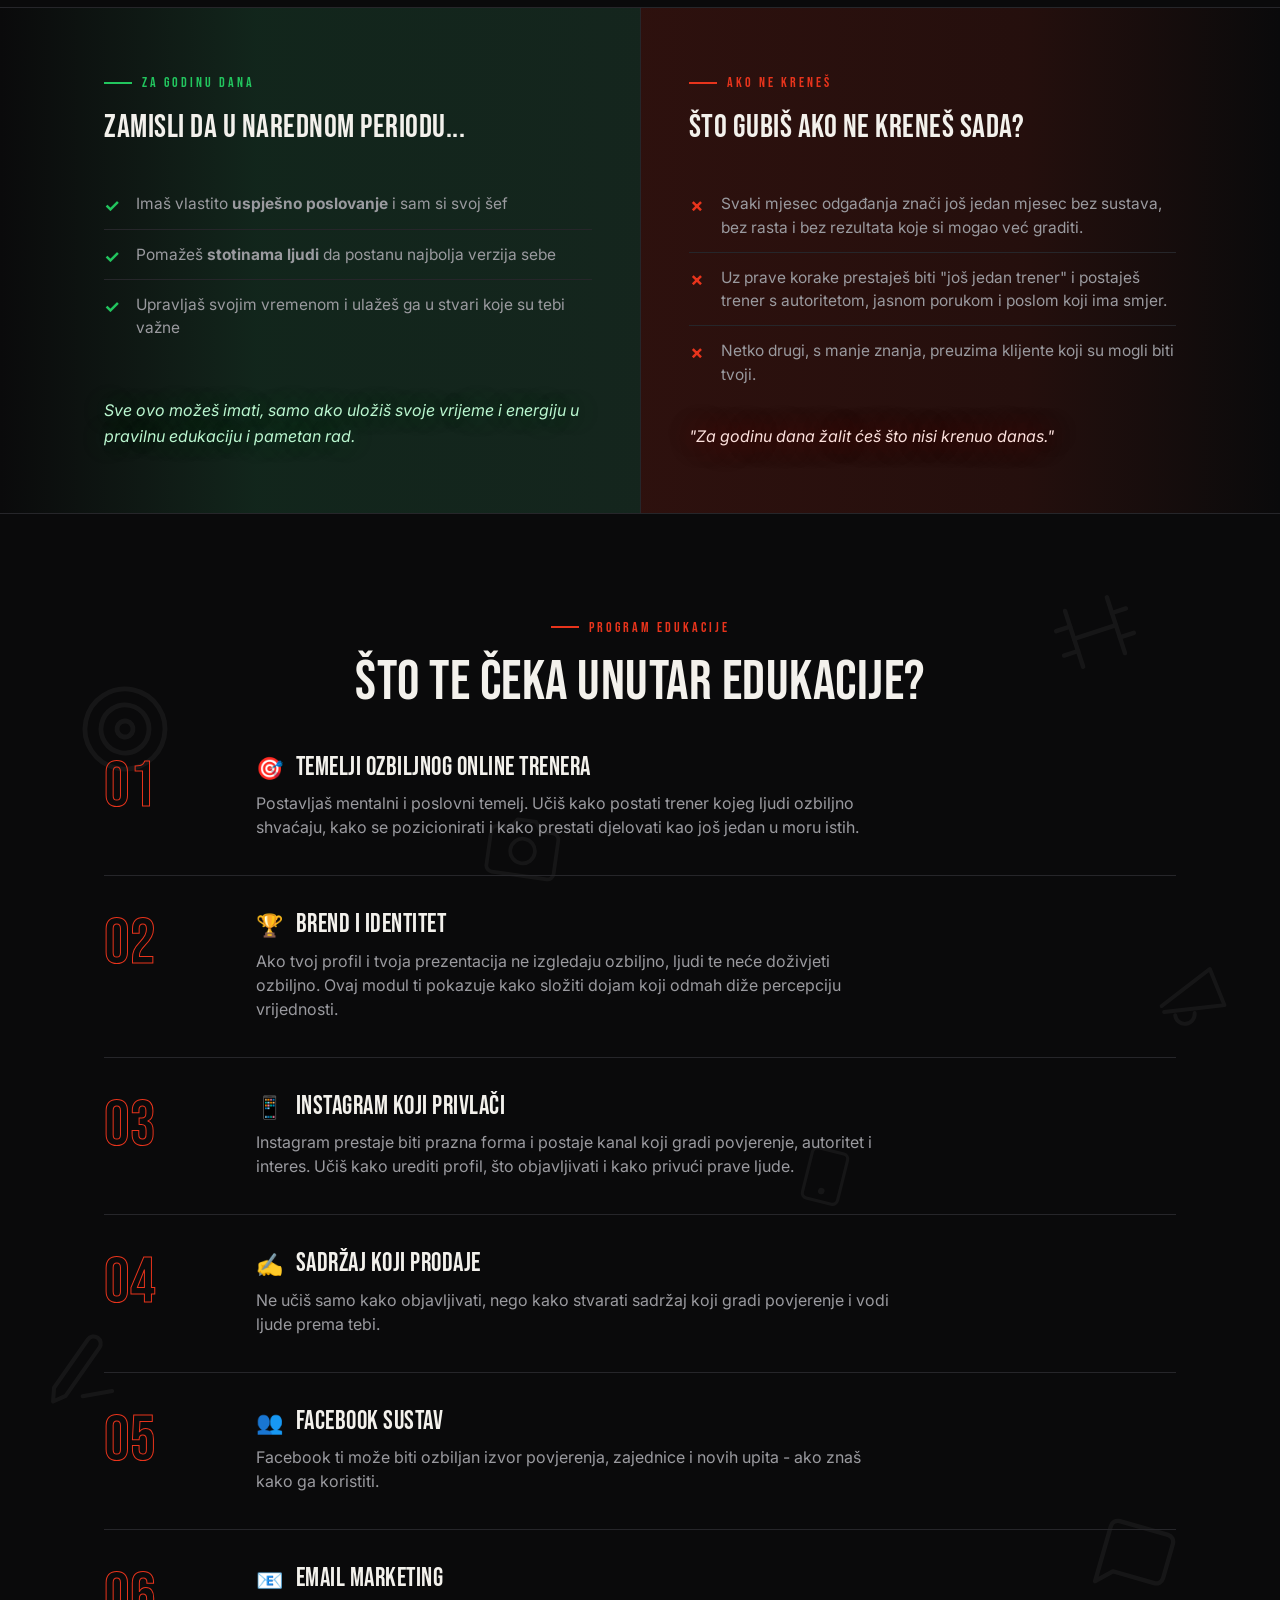
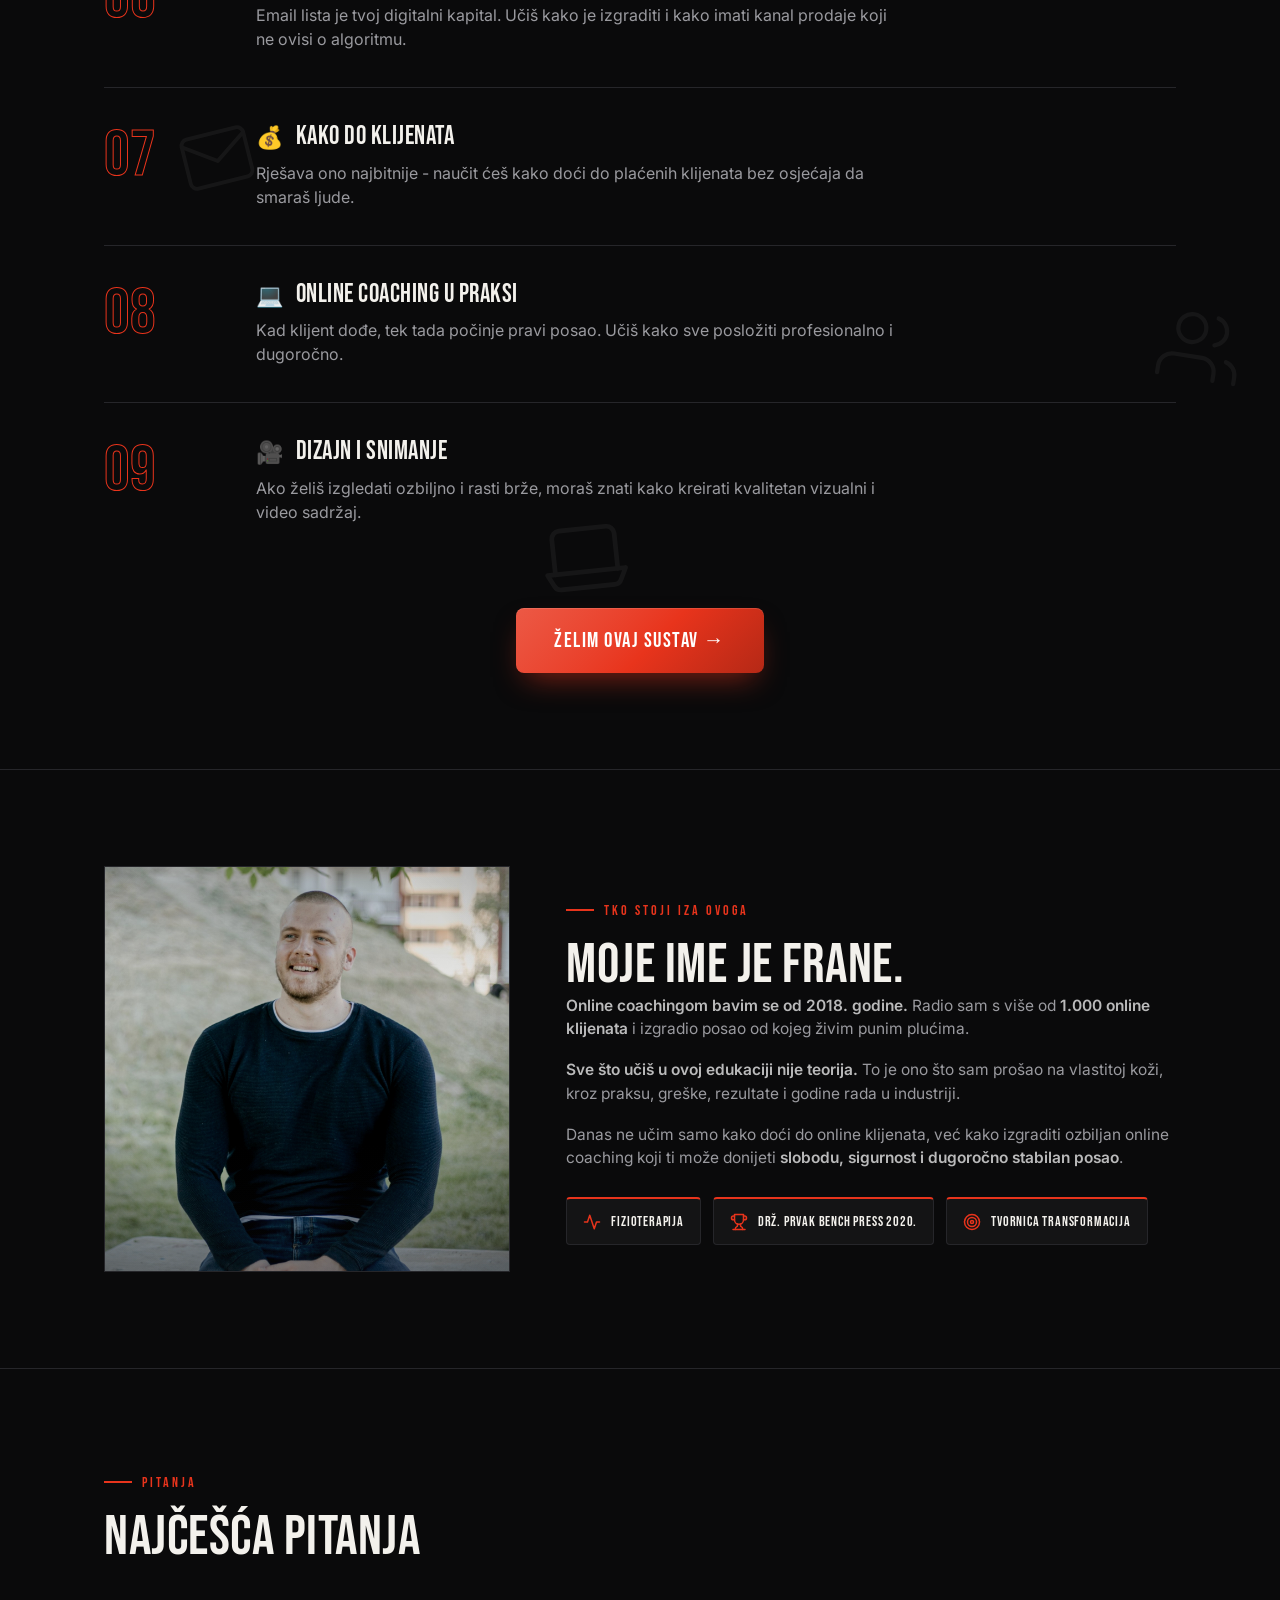
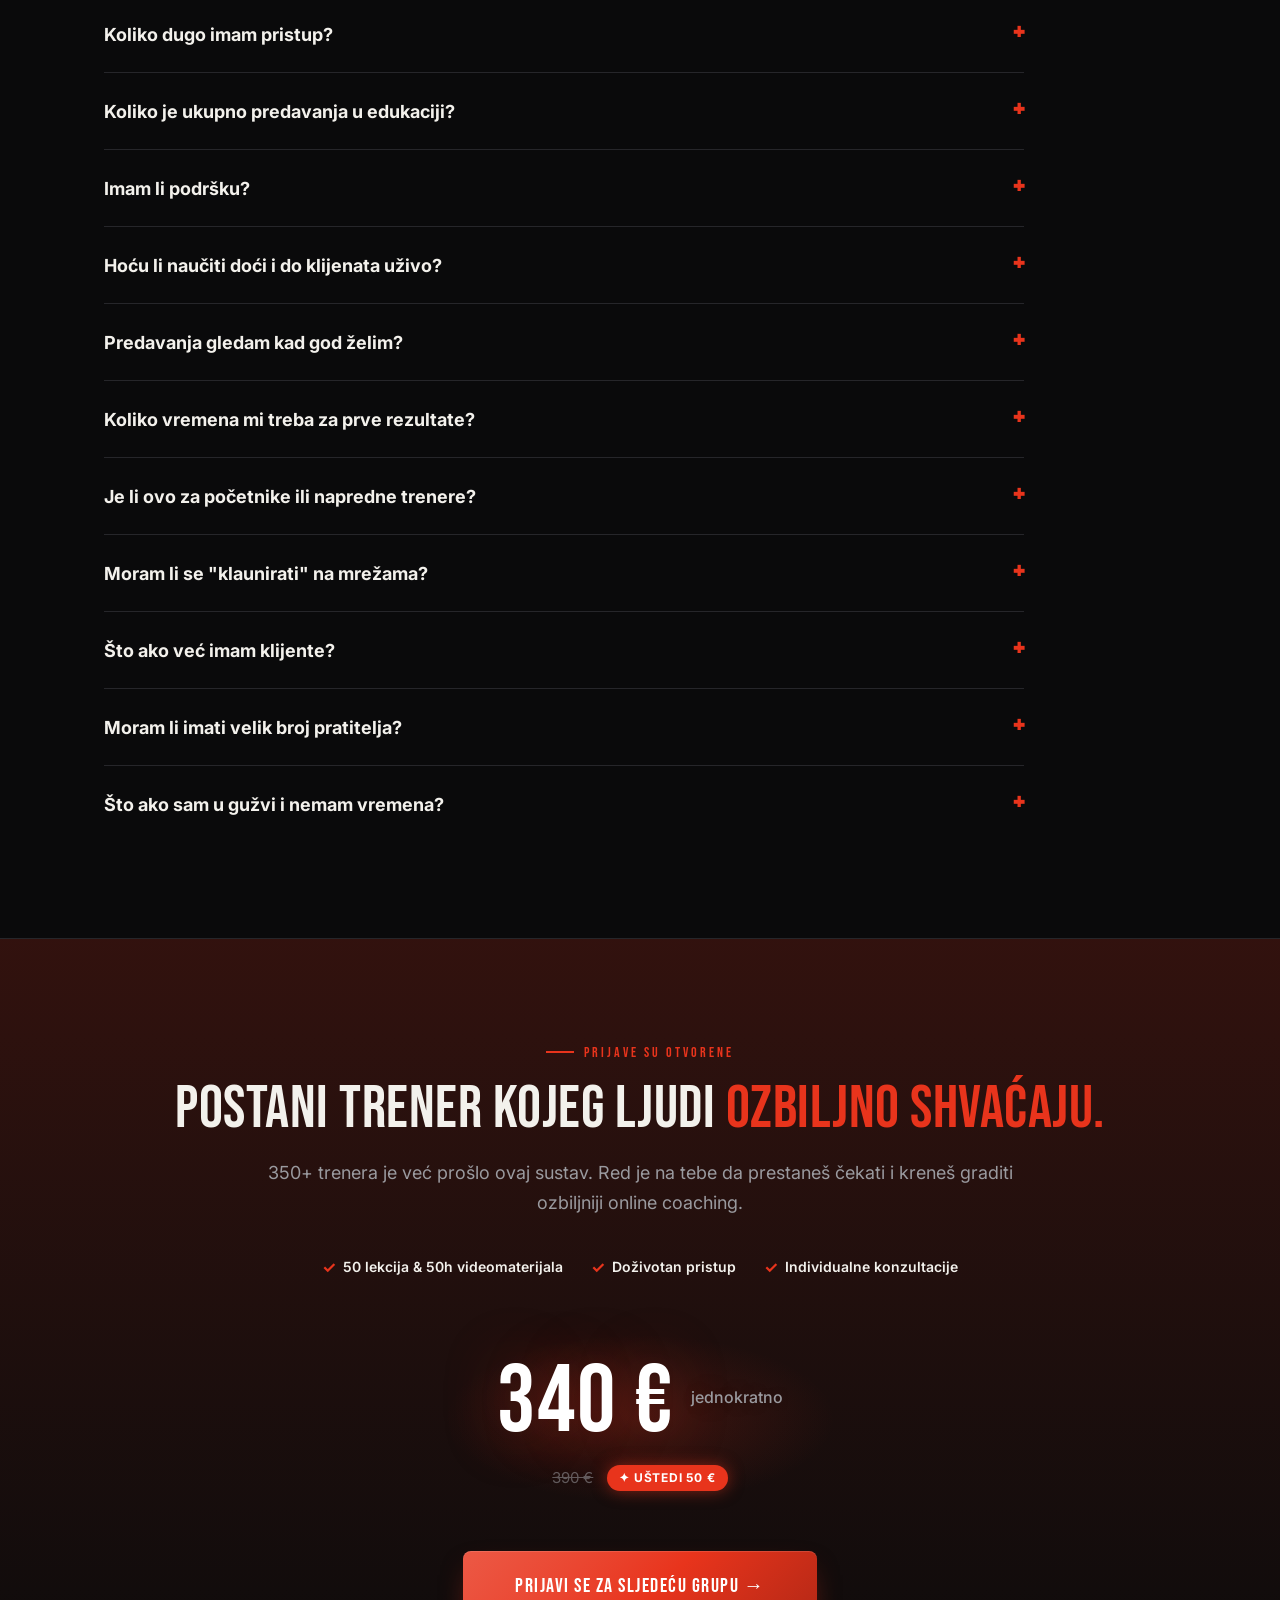
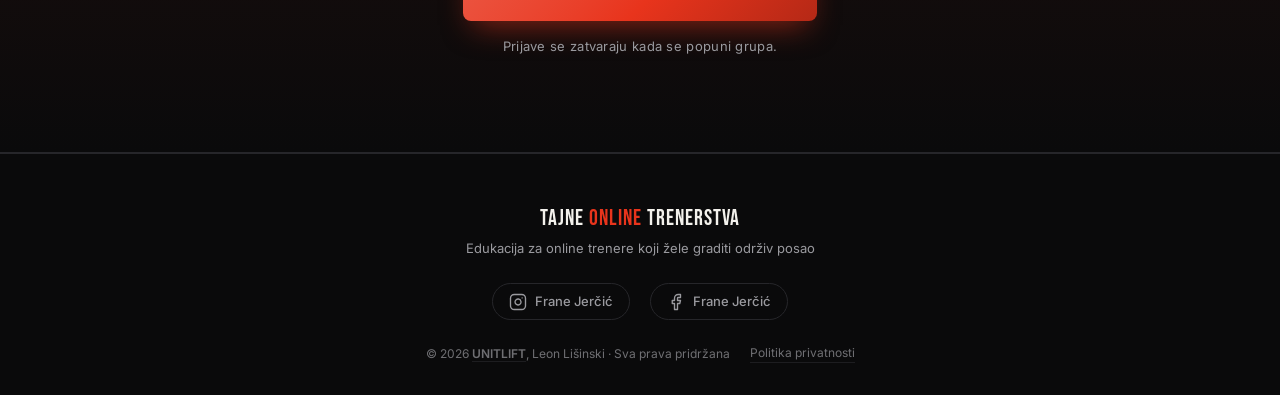
==== commit 1e86e3b0: "Lock split sections to fixed green/red themes and trim footer. Keep Zamisli/Gubis blocks on brand co" ====
--- a/index.html
+++ b/index.html
@@ -19,7 +19,7 @@
 <meta property="og:locale" content="hr_HR">
 <meta property="og:url" content="https://franejercic.com">
 <meta property="og:site_name" content="Tajne Online Trenerstva">
-<meta property="og:title" content="Tajne Online Trenerstva — Frane Jerčić">
+<meta property="og:title" content="Tajne Online Trenerstva - Frane Jerčić">
 <meta property="og:description" content="Najkompletnija edukacija za trenere koji žele doći do prvih 50+ online klijenata i izgraditi ozbiljan coaching posao.">
 <meta property="og:image" content="https://franejercic.com/assets/og-image.jpg">
 <meta property="og:image:width" content="1200">
@@ -28,7 +28,7 @@
 <!-- Twitter Card -->
 <meta name="twitter:card" content="summary_large_image">
 <meta name="twitter:site" content="@franejercic">
-<meta name="twitter:title" content="Tajne Online Trenerstva — Frane Jerčić">
+<meta name="twitter:title" content="Tajne Online Trenerstva - Frane Jerčić">
 <meta name="twitter:description" content="Najkompletnija edukacija za trenere koji žele doći do prvih 50+ online klijenata.">
 <meta name="twitter:image" content="https://franejercic.com/assets/og-image.jpg">
 
@@ -739,10 +739,6 @@
         <svg xmlns="http://www.w3.org/2000/svg" width="18" height="18" viewBox="0 0 24 24" fill="none" stroke="currentColor" stroke-width="1.8" stroke-linecap="round" stroke-linejoin="round"><path d="M18 2h-3a5 5 0 0 0-5 5v3H7v4h3v8h4v-8h3l1-4h-4V7a1 1 0 0 1 1-1h3z"/></svg>
         <span>Frane Jerčić</span>
       </a>
-      <a href="https://wa.me/1234" target="_blank" rel="noopener" aria-label="WhatsApp" class="footer-social-link">
-        <svg xmlns="http://www.w3.org/2000/svg" width="18" height="18" viewBox="0 0 24 24" fill="none" stroke="currentColor" stroke-width="1.8" stroke-linecap="round" stroke-linejoin="round"><path d="M21 11.5a8.38 8.38 0 0 1-.9 3.8 8.5 8.5 0 0 1-7.6 4.7 8.38 8.38 0 0 1-3.8-.9L3 21l1.9-5.7a8.38 8.38 0 0 1-.9-3.8 8.5 8.5 0 0 1 4.7-7.6 8.38 8.38 0 0 1 3.8-.9h.5a8.48 8.48 0 0 1 8 8v.5z"/></svg>
-        <span>Frane Jerčić</span>
-      </a>
     </div>
     <div class="footer-copy">
       <span>© 2026 <a href="https://www.unitlift.com" target="_blank" rel="noopener" class="footer-brand">UNITLIFT</a>, Leon Lišinski · Sva prava pridržana</span>
--- a/style.css
+++ b/style.css
@@ -438,23 +438,46 @@
 }
 /* Padding simulira .wrap centriranje — sadržaj prati ostatak stranice */
 .split .pos {
+  --pos-bg: #0a0a0b;
+  --pos-green: #22c55e;
+  --pos-green-mix: #16a34a;
+  --pos-ink: #f3f1ec;
+  --pos-ink-dim: #9a9a9f;
+  --pos-line: #26262a;
   background: linear-gradient(90deg,
-    var(--bg) 0%,
-    color-mix(in srgb, #111114 86%, #16a34a 14%) 40%,
-    color-mix(in srgb, #141417 88%, #16a34a 12%) 100%);
+    var(--pos-bg) 0%,
+    color-mix(in srgb, #111114 86%, var(--pos-green-mix) 14%) 40%,
+    color-mix(in srgb, #141417 88%, var(--pos-green-mix) 12%) 100%);
   padding: 64px 48px 64px max(24px, calc((100vw - 1120px) / 2 + 24px));
   display: flex;
   flex-direction: column;
-}
+  color: var(--pos-ink);
+}
+.split .pos .eyebrow { color: var(--pos-green); }
+.split .pos .eyebrow::before { background: var(--pos-green); }
+.split .pos h3 { color: var(--pos-ink); }
+.split .pos li { color: var(--pos-ink-dim); border-top-color: var(--pos-line); }
+.split .pos li::before { content: "✓"; color: var(--pos-green); }
 .split .neg {
+  --neg-bg: #0a0a0b;
+  --neg-red: #e8341c;
+  --neg-ink: #f3f1ec;
+  --neg-ink-dim: #9a9a9f;
+  --neg-line: #26262a;
   background: linear-gradient(90deg,
-    color-mix(in srgb, var(--bg) 84%, var(--red) 16%) 0%,
-    color-mix(in srgb, var(--bg) 88%, var(--red) 12%) 60%,
-    var(--bg) 100%);
+    color-mix(in srgb, var(--neg-bg) 84%, var(--neg-red) 16%) 0%,
+    color-mix(in srgb, var(--neg-bg) 88%, var(--neg-red) 12%) 60%,
+    var(--neg-bg) 100%);
   padding: 64px max(24px, calc((100vw - 1120px) / 2 + 24px)) 64px 48px;
   display: flex;
   flex-direction: column;
-}
+  color: var(--neg-ink);
+}
+.split .neg .eyebrow { color: var(--neg-red); }
+.split .neg .eyebrow::before { background: var(--neg-red); }
+.split .neg h3 { color: var(--neg-ink); }
+.split .neg li { color: var(--neg-ink-dim); border-top-color: var(--neg-line); }
+.split .neg li::before { content: "✗"; color: var(--neg-red); }
 .split h3 { font-size: 32px; margin-bottom: 24px; line-height: 1.2; }
 .split ul { list-style: none; margin-top: 8px; }
 .split li {
@@ -473,8 +496,6 @@
   font-size: 18px;
 }
 .split li:first-child { border-top: none; }
-.split .pos li::before { content: "✓"; color: #22c55e; }
-.split .neg li::before { content: "✗"; color: var(--red); }
 .split .quote {
   display: block;
   margin-top: auto;
@@ -489,8 +510,8 @@
   text-shadow: 0 0 28px rgba(34, 197, 94, 0.4);
 }
 .split .neg .quote {
-  color: color-mix(in srgb, #fff 85%, var(--red) 15%);
-  text-shadow: 0 0 28px rgba(var(--accent-rgb), 0.5);
+  color: color-mix(in srgb, #fff 85%, var(--neg-red) 15%);
+  text-shadow: 0 0 28px rgba(232, 52, 28, 0.5);
 }
 
 /* ─── MODULES BACKGROUND ICONS ─── */
@@ -628,8 +649,32 @@
 
 /* ─── ABOUT ─── */
 .about-grid { display: grid; grid-template-columns: 0.8fr 1.2fr; gap: 56px; align-items: center; }
-.about-photo { border: 1px solid var(--line); aspect-ratio: 1/1; overflow: hidden; background: #111; }
-.about-photo img { width: 100%; height: 100%; object-fit: cover; }
+.about-photo {
+  position: relative;
+  border: 1px solid var(--line);
+  aspect-ratio: 1/1;
+  overflow: hidden;
+  background: #0a0a0b;
+}
+.about-photo::after {
+  content: '';
+  position: absolute;
+  inset: 0;
+  z-index: 1;
+  pointer-events: none;
+  background:
+    radial-gradient(ellipse 88% 78% at 44% 36%, transparent 54%, rgba(10, 10, 11, 0.34) 100%),
+    linear-gradient(to bottom, rgba(10, 10, 11, 0.12) 0%, transparent 32%, transparent 68%, rgba(10, 10, 11, 0.22) 100%);
+}
+.about-photo img {
+  width: 100%;
+  height: 100%;
+  object-fit: cover;
+  object-position: 44% 14%;
+  transform: scale(1.12);
+  transform-origin: 44% 22%;
+  filter: contrast(1.08) saturate(0.9) brightness(0.93);
+}
 .about-grid p { font-size: 15.5px; color: var(--ink-dim); margin-bottom: 18px; }
 .about-grid p b { color: rgba(255,255,255,.72); font-weight: 600; }
 .credlist { display: flex; gap: 12px; margin-top: 28px; flex-wrap: wrap; }
@@ -885,10 +930,25 @@
 
   .about-grid { grid-template-columns: 1fr; gap: 20px; }
   .about-photo { aspect-ratio: 4/3; }
+  .about-photo img {
+    object-position: 46% top;
+    transform: scale(1.14);
+    transform-origin: 46% 20%;
+  }
 
   .split { grid-template-columns: 1fr; gap: 1px; }
-  .split .pos { background: linear-gradient(180deg, color-mix(in srgb, #111114 86%, #16a34a 14%) 0%, var(--bg) 100%); padding: 44px 32px; }
-  .split .neg { background: linear-gradient(180deg, color-mix(in srgb, var(--bg) 84%, var(--red) 16%) 0%, var(--bg) 100%); padding: 44px 32px; }
+  .split .pos {
+    background: linear-gradient(180deg,
+      color-mix(in srgb, #111114 86%, #16a34a 14%) 0%,
+      #0a0a0b 100%);
+    padding: 44px 32px;
+  }
+  .split .neg {
+    background: linear-gradient(180deg,
+      color-mix(in srgb, #0a0a0b 84%, #e8341c 16%) 0%,
+      #0a0a0b 100%);
+    padding: 44px 32px;
+  }
 
   .tcard { flex: 0 0 calc((100% - 20px) / 2); }
 
@@ -971,16 +1031,16 @@
   .split .pos {
     padding: 40px 16px 36px;
     background: linear-gradient(180deg,
-      var(--bg) 0%,
+      #0a0a0b 0%,
       color-mix(in srgb, #111114 86%, #16a34a 14%) 12%,
       color-mix(in srgb, #111114 86%, #16a34a 14%) 100%);
   }
   .split .neg {
     padding: 36px 16px 40px;
     background: linear-gradient(180deg,
-      color-mix(in srgb, var(--bg) 84%, var(--red) 16%) 0%,
-      color-mix(in srgb, var(--bg) 84%, var(--red) 16%) 88%,
-      var(--bg) 100%);
+      color-mix(in srgb, #0a0a0b 84%, #e8341c 16%) 0%,
+      color-mix(in srgb, #0a0a0b 84%, #e8341c 16%) 88%,
+      #0a0a0b 100%);
   }
   .split h3 { font-size: 22px; }
   .split li { font-size: 14px; }
@@ -1077,27 +1137,7 @@
 }
 [data-theme="light"] .why-card h3 { color: var(--ink); }
 
-/* Split section – pos green tint, neg accent tint */
-[data-theme="light"] .split .pos {
-  background: linear-gradient(90deg,
-    var(--bg) 0%,
-    color-mix(in srgb, #ffffff 88%, #16a34a 12%) 40%,
-    color-mix(in srgb, #ffffff 91%, #16a34a 9%) 100%);
-}
-[data-theme="light"] .split .neg {
-  background: linear-gradient(90deg,
-    color-mix(in srgb, #ffffff 82%, var(--red) 18%) 0%,
-    color-mix(in srgb, #ffffff 88%, var(--red) 12%) 60%,
-    var(--bg) 100%);
-}
-[data-theme="light"] .split .pos .quote { color: #166534; text-shadow: none; }
-[data-theme="light"] .split .neg .quote {
-  color: color-mix(in srgb, #111 80%, var(--red) 20%);
-  text-shadow: none;
-}
-[data-theme="light"] .split li { color: var(--ink); }
-[data-theme="light"] .split h2 { color: var(--ink); }
-[data-theme="light"] .split .pos li::before { color: #7a6a2e; }
+/* Split section – pos/neg keep fixed green/red themes */
 
 /* Testimonials */
 [data-theme="light"] .tcard {
@@ -1182,19 +1222,7 @@
 [data-theme="light"] footer { background: var(--bg-alt); color: var(--ink-dim); }
 [data-theme="light"] footer a { color: var(--ink-dim); }
 
-/* Mobile split overrides in light mode */
-@media (max-width: 767px) {
-  [data-theme="light"] .split .pos {
-    background: linear-gradient(180deg,
-      color-mix(in srgb, #ffffff 88%, #16a34a 12%) 0%,
-      var(--bg) 100%);
-  }
-  [data-theme="light"] .split .neg {
-    background: linear-gradient(180deg,
-      color-mix(in srgb, #ffffff 82%, var(--red) 18%) 0%,
-      var(--bg) 100%);
-  }
-}
+/* Mobile split overrides in light mode – pos/neg stay fixed green/red */
 
 /* ─── THEME PICKER WIDGET ─── */
 .tp {
